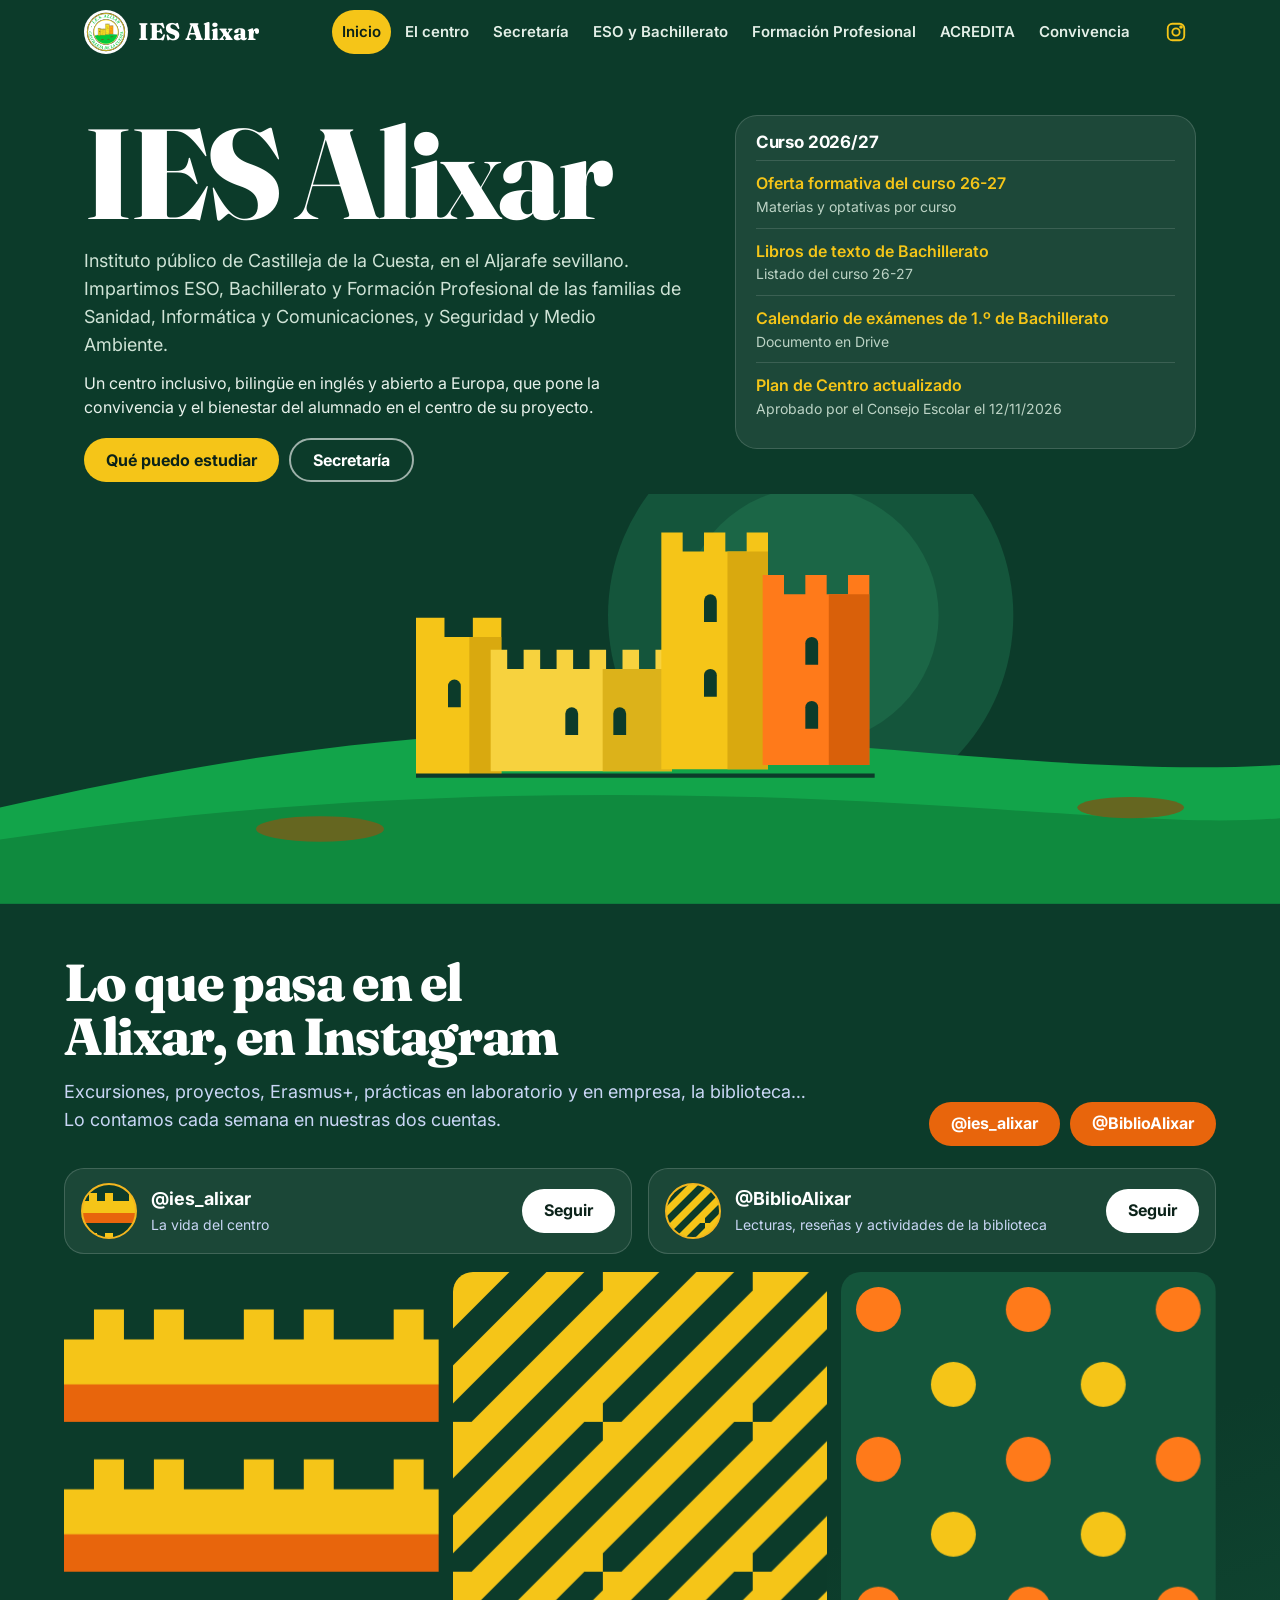
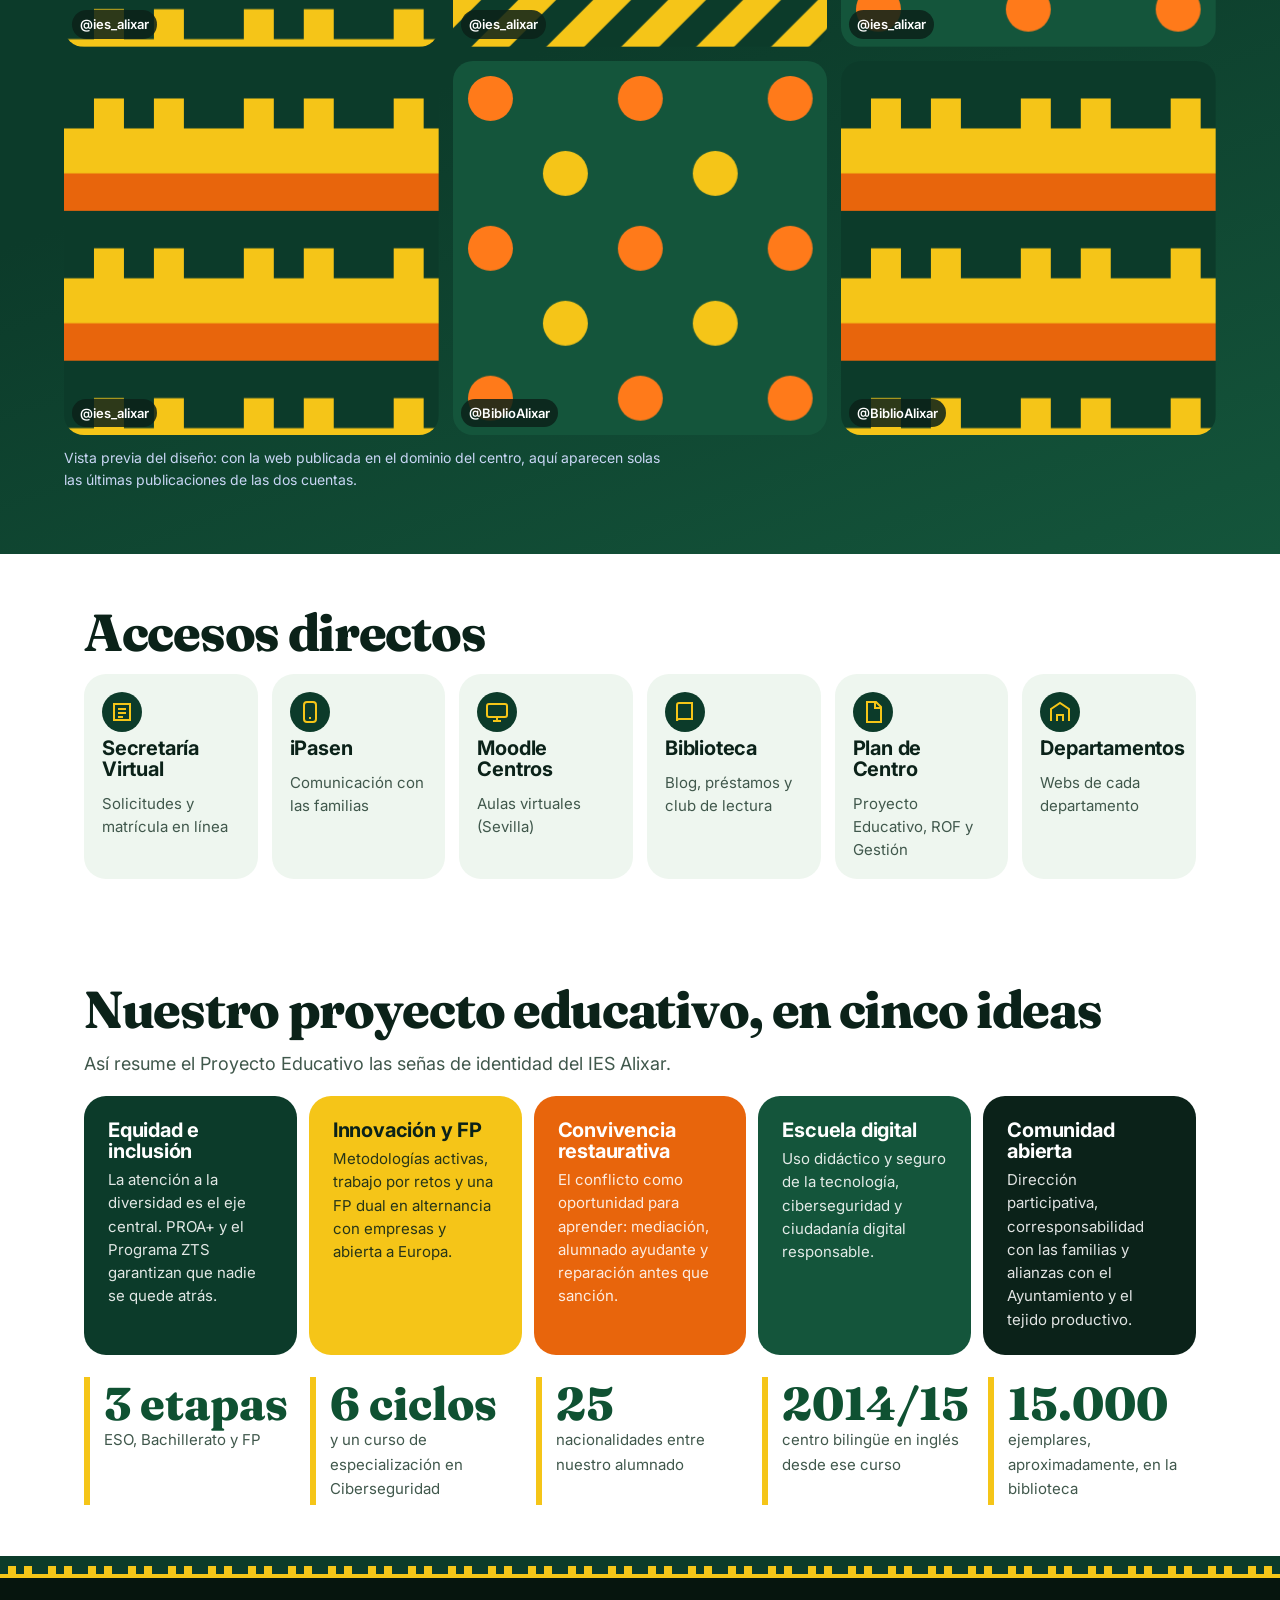
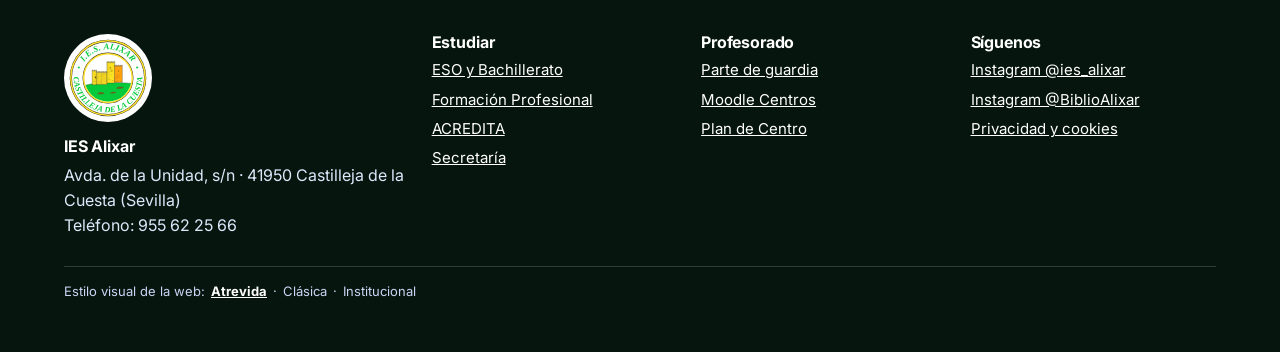
==== docs/index.html @ dfd82e68 "Primera versión de la web del IES Alixar (tres estilos)" ====
<!DOCTYPE html>
<html lang="es">
<head>
<meta charset="utf-8">
<meta name="viewport" content="width=device-width, initial-scale=1">
<title>IES Alixar</title>
<meta name="description" content="IES Alixar, instituto público de Castilleja de la Cuesta (Sevilla): ESO, Bachillerato bilingüe y Formación Profesional de Sanidad, Informática y Seguridad y Medio Ambiente.">
<meta name="theme-color" content="#1d4ea8">
<meta property="og:title" content="IES Alixar">
<meta property="og:description" content="Instituto público de Castilleja de la Cuesta (Sevilla): ESO, Bachillerato y Formación Profesional.">
<meta property="og:type" content="website">
<meta property="og:locale" content="es_ES">
<link rel="icon" href="[data-uri]">
<link rel="preconnect" href="https://fonts.googleapis.com">
<link rel="preconnect" href="https://fonts.gstatic.com" crossorigin>
<link href="https://fonts.googleapis.com/css2?family=Fraunces:opsz,wght@9..144,600;9..144,800&family=Inter:wght@400;500;600;700&display=swap" rel="stylesheet">
<style>
/* VOICE everyday institucional: cercano, claro, para familias, alumnado y profesorado
   IDEA un zócalo de azulejo sevillano: la web se ordena en piezas de tile que encajan
   PICTURE fachada encalada con arcos, friso de azulejo y olivos del Aljarafe; muro de Instagram en azulejos
   COLOUR blanco cal, azul azulejo #1d4ea8, albero #f3b61f, acento almagra #d9412f
   TYPE Archivo 800 titulares + Archivo texto
   LAYOUT portada: título y avisos arriba, escena a todo ancho, banda azul de Instagram; móvil apilado */
:root{color-scheme:light dark;--bg:light-dark(#ffffff,#0e1630);--ink:light-dark(#14213d,#eef2fb);--soft:light-dark(#4a5672,#b5c0da);--blue:light-dark(#1d4ea8,#7ea6f2);--blue-d:light-dark(#163d86,#0a1330);--albero:#f3b61f;--red:light-dark(#d9412f,#ff7a68);--tile:light-dark(#edf2fc,#17244a);--line:light-dark(#d7def0,#2a3a66);--card:light-dark(#ffffff,#131e40)}
:root[data-theme=light]{color-scheme:light}:root[data-theme=dark]{color-scheme:dark}
*{box-sizing:border-box;min-width:0}
html{scroll-padding-top:80px}
body{margin:0;background:var(--bg);color:var(--ink);font:16px/1.55 Archivo,system-ui,sans-serif;overflow-x:clip}
a{color:var(--blue)}
img,svg{max-width:100%}
h1,h2,h3{font-weight:800;line-height:1.05;letter-spacing:-.02em;text-wrap:balance;margin:0}
h1{font-size:clamp(40px,6vw,64px)}
h2{font-size:clamp(28px,3.6vw,40px);margin-bottom:14px}
h3{font-size:20px;margin-bottom:6px;letter-spacing:-.01em}
p{margin:0 0 12px;max-width:68ch}
.band{padding-block:clamp(28px,4vw,64px);padding-inline:max(5vw,16px)}
.wrap{max-width:1240px;margin-inline:auto}
.lead{font-size:18px;color:var(--soft)}
.small{font-size:14px;color:var(--soft)}
/* cabecera */
header{position:sticky;top:0;z-index:20;background:var(--bg);border-bottom:1px solid var(--line)}
.bar{display:flex;align-items:center;gap:16px;max-width:1240px;margin:auto;padding:10px max(5vw,16px);flex-wrap:wrap}
.brand{flex-wrap:nowrap;white-space:nowrap;display:flex;align-items:center;gap:10px;text-decoration:none;color:var(--ink);font-weight:800;font-size:20px;margin-right:auto}
.brand img{width:44px;height:44px}
nav{display:flex;flex-wrap:wrap;gap:4px}
nav a{padding:10px 10px;border-radius:8px;text-decoration:none;color:var(--ink);font-weight:600;font-size:15px}
nav a:hover{background:var(--tile)}
nav a[aria-current=page]{background:var(--blue);color:#fff}
nav a.ig{color:var(--red)}
nav a.ig[aria-current=page]{background:var(--red);color:#fff}
#menu{display:none;min-height:44px;padding:0 14px;border-radius:8px;border:1px solid var(--line);background:var(--card);color:var(--ink);font:600 15px Archivo,sans-serif}
@media(max-width:1120px){#menu{display:block}nav{display:none;width:100%;order:3}nav.open{display:flex}nav a{flex:1 1 45%}}
/* páginas */
[data-page]{display:none}[data-page].on{display:block}
.skip{position:absolute;left:-9999px;top:8px;z-index:50;background:var(--blue);color:#fff;padding:10px 14px;border-radius:8px}
.skip:focus{left:16px}
.btn{display:inline-flex;align-items:center;gap:8px;min-height:44px;padding:0 18px;border-radius:10px;background:var(--blue);color:#fff;font-weight:600;text-decoration:none}
.btn.alt{background:transparent;color:var(--blue);border:2px solid var(--blue)}
.btn.red{background:var(--red)}
.btn:focus-visible,nav a:focus-visible,a:focus-visible,button:focus-visible{outline:3px solid var(--albero);outline-offset:2px}
.row{display:flex;flex-wrap:wrap;gap:10px;margin-top:18px}
/* portada */
.hero{display:grid;grid-template-columns:minmax(0,1.3fr) minmax(0,1fr);gap:clamp(20px,4vw,56px);align-items:start}
.avisos{background:var(--tile);border-radius:14px;padding:18px 20px}
.avisos h3{font-size:17px}
.avisos ul{list-style:none;margin:8px 0 0;padding:0}
.avisos li{border-top:1px solid var(--line);padding:10px 0}
.avisos li a{font-weight:600;text-decoration:none}
.avisos li span{display:block;font-size:14px;color:var(--soft)}
.scene{display:block;width:100%;height:clamp(220px,30vw,380px)}
@media(max-width:760px){.hero{grid-template-columns:minmax(0,1fr)}}
/* instagram */
.igband{background:var(--blue-d);color:#fff}
.igband a{color:#fff}
.igband .lead{color:#c9d6f5}
.ighead{display:grid;grid-template-columns:minmax(0,1fr) auto;gap:16px;align-items:end;margin-bottom:22px}
.profiles{display:grid;grid-template-columns:repeat(2,minmax(0,1fr));gap:16px;margin-bottom:18px}
.prof{display:flex;gap:14px;align-items:center;background:#ffffff14;border:1px solid #ffffff2a;border-radius:14px;padding:14px 16px}
.prof svg{width:56px;height:56px;flex:none}
.prof b{font-size:18px;display:block}
.prof span{font-size:14px;color:#c9d6f5}
.prof .btn{margin-left:auto;background:#fff;color:var(--blue-d);flex:none}
.grid-ig{display:grid;grid-template-columns:repeat(6,minmax(0,1fr));gap:10px}
.post{aspect-ratio:1;border-radius:10px;overflow:hidden;position:relative;display:block;text-decoration:none}
.post svg{position:absolute;inset:0;width:100%;height:100%}
.post em{position:absolute;left:8px;bottom:8px;right:8px;font-style:normal;font-size:13px;font-weight:600;background:#0e1630cc;color:#fff;padding:4px 8px;border-radius:6px;width:max-content;max-width:calc(100% - 16px)}
.ig-live{display:grid;grid-template-columns:repeat(auto-fill,minmax(300px,1fr));gap:14px}
@media(max-width:860px){.grid-ig{grid-template-columns:repeat(3,minmax(0,1fr))}.profiles{grid-template-columns:minmax(0,1fr)}}
@media(max-width:600px){.ighead{grid-template-columns:minmax(0,1fr)}.prof{flex-wrap:wrap}.prof .btn{margin-left:0}}
/* tiles: tarjetas en azulejo */
.tiles{display:grid;grid-template-columns:repeat(auto-fit,minmax(min(100%,220px),1fr));gap:14px}
.six{grid-template-columns:repeat(6,minmax(0,1fr))}
@media(max-width:1000px){.six{grid-template-columns:repeat(3,minmax(0,1fr))}}
@media(max-width:520px){.six{grid-template-columns:repeat(2,minmax(0,1fr))}}
.tile{background:var(--card);border:1px solid var(--line);border-radius:14px;padding:18px;display:flex;flex-direction:column;gap:6px;text-decoration:none;color:var(--ink)}
a.tile:hover{border-color:var(--blue)}
.tile .ico{width:40px;height:40px;border-radius:10px;background:var(--tile);display:grid;place-items:center;color:var(--blue)}
.tile .ico svg{width:24px;height:24px}
.tile p{font-size:15px;color:var(--soft);margin:0}
.pillars{display:grid;grid-template-columns:repeat(5,minmax(0,1fr));gap:0;border:1px solid var(--line);border-radius:14px;overflow:hidden}
.pillar{padding:20px;border-right:1px solid var(--line);background:var(--card)}
.pillar:last-child{border-right:0}
.pillar i{display:block;width:100%;height:10px;border-radius:5px;margin-bottom:14px}
.pillar p{font-size:15px;color:var(--soft);margin:0}
@media(max-width:1000px){.pillars{grid-template-columns:repeat(2,minmax(0,1fr))}.pillar{border-bottom:1px solid var(--line)}.pillar:last-child{grid-column:1/-1}}
@media(max-width:560px){.pillars{grid-template-columns:minmax(0,1fr)}.pillar{border-right:0}}
.figs{display:grid;grid-template-columns:repeat(auto-fit,minmax(10em,1fr));gap:14px;margin-top:22px}
.figs div{border-top:4px solid var(--albero);padding-top:10px}
.figs b{display:block;font-size:clamp(30px,3.4vw,42px);font-weight:800;line-height:1;color:var(--blue);white-space:nowrap}
.figs span{font-size:15px;color:var(--soft)}
/* páginas interiores */
.pagehead{background:var(--tile);border-bottom:6px solid var(--albero)}
.pagehead p{margin-top:10px}
.two{display:grid;grid-template-columns:minmax(0,1fr) minmax(0,1fr);gap:clamp(20px,4vw,48px)}
.side{display:grid;grid-template-columns:minmax(0,2fr) minmax(0,1fr);gap:clamp(20px,4vw,48px);align-items:start}
@media(max-width:800px){.two,.side{grid-template-columns:minmax(0,1fr)}}
ul.clean{padding-left:20px;margin:0 0 12px}
ul.clean li{margin-bottom:6px}
.panel{background:var(--card);border:1px solid var(--line);border-radius:14px;padding:18px 20px}
.panel+.panel{margin-top:14px}
.people{list-style:none;padding:0;margin:0}
.people li{display:flex;justify-content:space-between;gap:12px;flex-wrap:wrap;padding:9px 0;border-top:1px solid var(--line)}
.people li span{color:var(--soft);font-size:15px}
.docs{list-style:none;padding:0;margin:0;display:grid;grid-template-columns:repeat(auto-fit,minmax(min(100%,300px),1fr));gap:8px}
.docs a{display:flex;gap:10px;align-items:center;padding:12px 14px;border:1px solid var(--line);border-radius:10px;text-decoration:none;color:var(--ink);background:var(--card);min-height:52px}
.docs a:hover{border-color:var(--blue)}
.docs a b{color:var(--blue);font-size:13px;flex:none;width:3.6em}
.chips{display:flex;flex-wrap:wrap;gap:6px;margin:6px 0 10px;padding:0;list-style:none}
.chips li{background:var(--tile);border-radius:999px;padding:4px 11px;font-size:14px}
.tabs{display:flex;flex-wrap:wrap;gap:6px;margin-bottom:18px}
.tabs button{min-height:44px;padding:0 16px;border-radius:10px;border:1px solid var(--line);background:var(--card);color:var(--ink);font:600 15px Archivo,sans-serif;cursor:pointer}
.tabs button[aria-selected=true]{background:var(--blue);border-color:var(--blue);color:#fff}
.course{display:none}.course.on{display:block}
.cycle{border:1px solid var(--line);border-radius:14px;padding:18px 20px;background:var(--card);display:flex;flex-direction:column;gap:4px}
.cycle .tag{align-self:flex-start;font-size:13px;font-weight:600;padding:3px 10px;border-radius:999px;background:var(--albero);color:#14213d}
.cycle .tag.gs{background:var(--blue);color:#fff}
.cycle .tag.ce{background:var(--red);color:#fff}
.cycle dl{display:grid;grid-template-columns:auto minmax(0,1fr);gap:2px 12px;margin:8px 0 0;font-size:15px}
.cycle dt{color:var(--soft)}
.cycle dd{margin:0}
.fam{margin-bottom:34px}
.fam>h3{font-size:24px;margin-bottom:12px}
.cal{list-style:none;margin:0;padding:0}
.cal li{display:grid;grid-template-columns:9.5em minmax(0,1fr);gap:16px;padding:14px 0;border-top:1px solid var(--line)}
.cal b{font-size:20px;color:var(--blue);line-height:1.2}
@media(max-width:520px){.cal li{grid-template-columns:minmax(0,1fr);gap:2px}}
.scroll{overflow-x:auto}
table{border-collapse:collapse;width:100%;font-size:15px}
th,td{text-align:left;padding:9px 10px;border-bottom:1px solid var(--line)}
td.n,th.n{text-align:right;font-variant-numeric:tabular-nums}
.logos{display:flex;flex-wrap:wrap;gap:8px;list-style:none;padding:0;margin:10px 0 0}
.logos li{border:1px solid var(--line);border-radius:8px;padding:6px 10px;font-size:14px;background:var(--card)}
.embed{position:relative;aspect-ratio:16/9;border-radius:12px;overflow:hidden;background:var(--tile);border:1px solid var(--line)}
.embed iframe{position:absolute;inset:0;width:100%;height:100%;border:0}
.embed .fb{position:absolute;inset:0;display:grid;place-items:center;text-align:center;padding:16px;font-size:15px;color:var(--soft)}
.drive{height:clamp(360px,60vh,620px);aspect-ratio:auto}
.vids{display:grid;grid-template-columns:repeat(auto-fit,minmax(min(100%,320px),1fr));gap:16px;margin-top:14px}
.vids figcaption{font-size:14px;color:var(--soft);margin-top:6px}
figure{margin:0}
.src{font-size:13px;color:var(--soft);margin-top:8px}
.official{display:grid;grid-template-columns:repeat(3,minmax(0,1fr));gap:14px}
@media(max-width:900px){.official{grid-template-columns:repeat(2,minmax(0,1fr))}}
@media(max-width:520px){.official{grid-template-columns:minmax(0,1fr)}}
.official a.tile b{font-size:13px;color:var(--soft);font-weight:500}
.navig{display:flex;gap:6px;align-items:center}
.navig a{display:grid;place-items:center;width:40px;height:40px;border-radius:10px;color:var(--red)}
.navig a:hover{background:var(--tile)}
.navig svg{width:22px;height:22px}
.post img{position:absolute;inset:0;width:100%;height:100%;object-fit:cover}
.sr{position:absolute;width:1px;height:1px;overflow:hidden;clip:rect(0 0 0 0);white-space:nowrap}
.note{border-left:4px solid var(--albero);padding:10px 14px;background:var(--tile);border-radius:0 10px 10px 0;font-size:15px}
/* pie */
footer{background:var(--blue-d);color:#dfe7fb}
footer a{color:#fff}
.foot{display:grid;grid-template-columns:minmax(0,1.4fr) repeat(3,minmax(0,1fr));gap:24px}
footer h3{font-size:16px;color:#fff;margin-bottom:8px}
footer ul{list-style:none;padding:0;margin:0}
footer li{margin-bottom:6px;font-size:15px}
.frieze{height:22px;background:var(--blue-d)}
@media(max-width:800px){.foot{grid-template-columns:repeat(2,minmax(0,1fr))}}
@media(max-width:480px){.foot{grid-template-columns:minmax(0,1fr)}}
@media(prefers-reduced-motion:no-preference){.sun{animation:glow 6s ease-in-out infinite alternate}@keyframes glow{to{opacity:.75}}}
.estilo{max-width:1240px;margin:28px auto 0;padding-top:14px;border-top:1px solid #ffffff2a;font-size:13px;color:#c9d6f5}
.estilo a{color:inherit;text-decoration:none;padding:4px 2px}
.estilo a:hover{text-decoration:underline}
.estilo a[aria-current]{color:#fff;font-weight:700;text-decoration:underline}
/* ===== TEMA ATREVIDO =====
   VOICE occasion con prestigio: un cartel de bienvenida de un centro con historia
   IDEA el escudo: castillo dorado y naranja sobre la loma verde del Aljarafe
   PICTURE el castillo del escudo en grande, geométrico, sobre una banda verde profunda
   COLOUR verde profundo #0c3b2a, oro #f5c518, naranja torre #ff7a1a, blanco
   TYPE Fraunces 800 titulares + Inter texto
   LAYOUT banda verde a sangre con título enorme, castillo debajo; secciones alternas claras y oscuras */
:root{--bg:light-dark(#ffffff,#08160f);--ink:light-dark(#0b2219,#eaf4ee);--soft:light-dark(#40584c,#a9c2b4);--blue:light-dark(#0f5132,#5fd38d);--blue-d:#0c3b2a;--albero:#f5c518;--red:light-dark(#e8650c,#ff8a33);--tile:light-dark(#eef6ef,#10261c);--line:light-dark(#d3e3d8,#21402f);--card:light-dark(#ffffff,#0e2219)}
body{font-family:Inter,system-ui,sans-serif}
h1,h2,h3{font-family:Fraunces,Georgia,serif;font-weight:800;letter-spacing:-.025em}
h3{font-family:Inter,system-ui,sans-serif;font-weight:700;letter-spacing:-.01em}
h2{font-size:clamp(32px,4.4vw,52px)}
header{background:var(--blue-d);border-bottom:0}
.brand{color:#fff;font-family:Fraunces,Georgia,serif;font-size:24px}
.brand img{background:#fff;border-radius:50%}
nav a{color:#e3efe7;border-radius:999px}
nav a:hover{background:#ffffff1a}
nav a[aria-current=page]{background:var(--albero);color:#0b2219}
#menu{background:transparent;color:#fff;border-color:#ffffff55}
.navig a{color:var(--albero)}
.navig a:hover{background:#ffffff1a}
.btn{border-radius:999px;background:var(--albero);color:#0b2219;font-weight:700;padding:0 22px}
.btn.alt{background:transparent;color:var(--blue);border:2px solid currentColor}
.btn.red{background:var(--red);color:#fff}
/* portada: banda verde a sangre */
section[data-page=inicio] .hero{background:var(--blue-d);color:#fff;box-shadow:0 0 0 100vmax var(--blue-d);clip-path:inset(0 -100vmax);padding-bottom:12px}
.hero h1{font-size:clamp(60px,10vw,132px);line-height:.92;color:#fff}
.hero .lead{color:#cfe3d6}
.hero p{color:#e8f2ec}
.hero .btn.alt{color:#fff;border-color:#ffffff99}
.avisos{background:#ffffff12;border:1px solid #ffffff26;border-radius:22px;color:#fff}
.avisos li{border-color:#ffffff22}
.avisos li a{color:var(--albero)}
.avisos li span{color:#bcd3c5}
.scene{height:clamp(240px,32vw,420px);background:var(--blue-d)}
/* instagram */
.igband{background:linear-gradient(160deg,#0c3b2a 0%,#0c3b2a 55%,#14553b 100%)}
.prof{border-radius:20px;background:#ffffff10}
.prof .btn{color:#0b2219}
.post{border-radius:20px}
.post em{background:#0b2219d9;border-radius:999px}
.grid-ig{grid-template-columns:repeat(3,minmax(0,1fr));gap:14px}
@media(max-width:600px){.grid-ig{grid-template-columns:repeat(2,minmax(0,1fr))}}
/* tarjetas */
.tile{border-radius:22px;border:0;background:var(--tile);transition:transform .2s}
a.tile:hover{transform:translateY(-4px);border-color:transparent;box-shadow:0 10px 0 -4px var(--albero)}
.tile .ico{background:var(--blue-d);color:var(--albero);border-radius:50%}
.pillars{border:0;gap:12px;border-radius:0;overflow:visible}
.pillar{border:0!important;border-radius:22px;padding:24px;background:var(--blue-d);color:#fff}
.pillar:nth-child(2){background:var(--albero);color:#0b2219}
.pillar:nth-child(3){background:var(--red);color:#fff}
.pillar:nth-child(4){background:#14553b}
.pillar:nth-child(5){background:#0b2219}
.pillar i{display:none}
.pillar p{color:inherit;opacity:.88}
.figs{gap:18px}
.figs div{border-top:0;border-left:6px solid var(--albero);padding:4px 0 4px 14px}
.figs b{font-family:Fraunces,Georgia,serif;font-size:clamp(32px,3.6vw,46px);color:var(--blue)}
/* páginas interiores */
.pagehead{background:var(--blue-d);color:#fff;border-bottom:10px solid var(--albero)}
.pagehead h1{font-size:clamp(48px,7vw,96px);color:#fff}
.pagehead .lead{color:#cfe3d6}
.pagehead a{color:var(--albero)}
.panel{border-radius:22px;border:0;background:var(--tile)}
.cycle{border-radius:22px;border:0;background:var(--tile)}
.cycle .tag{background:var(--albero);color:#0b2219;border-radius:999px}
.cycle .tag.gs{background:var(--blue-d);color:#fff}
.cycle .tag.ce{background:var(--red)}
.fam>h3{font-family:Fraunces,Georgia,serif;font-size:30px}
.tabs button{border-radius:999px}
.tabs button[aria-selected=true]{background:var(--blue-d);border-color:var(--blue-d)}
.chips li{background:var(--card);border:1px solid var(--line)}
.docs a{border-radius:16px}
.official a.tile{background:var(--card);border:2px solid var(--line)}
.cal b{font-family:Fraunces,Georgia,serif;font-size:24px;color:var(--red)}
.note{border-left-color:var(--red);border-radius:0 16px 16px 0}
.embed{border-radius:20px}
.band[style*="var(--tile)"]{background:var(--tile)!important}
/* pie */
footer{background:#06150e}
.frieze{background:#06150e;height:26px}
@media(prefers-reduced-motion:no-preference){.hero h1{animation:rise .8s ease-out both}@keyframes rise{from{opacity:0;transform:translateY(18px)}}}
</style>
<script type="application/ld+json">{"@context":"https://schema.org","@type":"HighSchool","name":"IES Alixar","address":{"@type":"PostalAddress","streetAddress":"Avda. de la Unidad, s/n","postalCode":"41950","addressLocality":"Castilleja de la Cuesta","addressRegion":"Sevilla","addressCountry":"ES"},"telephone":"+34955622566","sameAs":["https://www.instagram.com/ies_alixar/","https://www.instagram.com/biblioalixar/"]}</script>
</head>
<body data-theme-name="atrevida">
<a class="skip" href="#main">Saltar al contenido</a>
<svg width="0" height="0" style="position:absolute" aria-hidden="true">
 <defs>
  <pattern id="az" width="40" height="40" patternUnits="userSpaceOnUse">
   <rect width="40" height="40" fill="#0c3b2a"/>
   <path d="M0 40V18h8v-8h8v8h8v-8h8v8h8v22z" fill="#f5c518"/>
   <path d="M0 40V30h40v10z" fill="#e8650c"/>
  </pattern>
  <pattern id="az2" width="40" height="40" patternUnits="userSpaceOnUse">
   <rect width="40" height="40" fill="#f5c518"/>
   <path d="M-10 50L50 -10M10 50L50 10M-10 30L30 -10" stroke="#0c3b2a" stroke-width="7"/>
  </pattern>
  <pattern id="az3" width="40" height="40" patternUnits="userSpaceOnUse">
   <rect width="40" height="40" fill="#14553b"/>
   <circle cx="10" cy="10" r="6" fill="#ff7a1a"/><circle cx="30" cy="30" r="6" fill="#f5c518"/>
  </pattern>
 </defs>
</svg>

<header>
 <div class="bar">
  <a class="brand" href="#inicio" aria-label="IES Alixar, inicio">
   <img src="[data-uri]" alt="" width="44" height="44">
   IES Alixar
  </a>
  <button id="menu" aria-expanded="false" aria-controls="nav">Menú</button>
  <nav id="nav" aria-label="Principal">
   <a href="#inicio">Inicio</a>
   <a href="#centro">El centro</a>
   <a href="#secretaria">Secretaría</a>
   <a href="#oferta">ESO y Bachillerato</a>
   <a href="#fp">Formación Profesional</a>
   <a href="#acredita">ACREDITA</a>
   <a href="#convivencia">Convivencia</a>
  </nav>
  <div class="navig" aria-label="Instagram">
   <a href="https://www.instagram.com/ies_alixar/" title="Instagram @ies_alixar" aria-label="Instagram @ies_alixar"><svg viewBox="0 0 24 24" fill="none" stroke="currentColor" stroke-width="2"><rect x="3" y="3" width="18" height="18" rx="5"/><circle cx="12" cy="12" r="4"/><circle cx="17.5" cy="6.5" r="1" fill="currentColor"/></svg></a>
  </div>
 </div>
</header>

<main id="main" tabindex="-1">
<!-- ============ INICIO ============ -->
<section data-page="inicio">
 <div class="band wrap hero">
  <div>
   <h1>IES Alixar</h1>
   <p class="lead" style="margin-top:14px">Instituto público de Castilleja de la Cuesta, en el Aljarafe sevillano. Impartimos ESO, Bachillerato y Formación Profesional de las familias de Sanidad, Informática y Comunicaciones, y Seguridad y Medio Ambiente.</p>
   <p>Un centro inclusivo, bilingüe en inglés y abierto a Europa, que pone la convivencia y el bienestar del alumnado en el centro de su proyecto.</p>
   <div class="row">
    <a class="btn" href="#oferta">Qué puedo estudiar</a>
    <a class="btn alt" href="#secretaria">Secretaría</a>
   </div>
  </div>
  <aside class="avisos" aria-labelledby="av">
   <h3 id="av">Curso 2026/27</h3>
   <ul>
    <li><a href="https://drive.google.com/file/d/1u_rcIVLD_dSvkrxkO-KsLnP6Bqg1R-V5/view">Oferta formativa del curso 26-27</a><span>Materias y optativas por curso</span></li>
    <li><a href="https://drive.google.com/file/d/1x2i_ucU8sHoNsAkaYMD18kuUTWoH7yR8/view">Libros de texto de Bachillerato</a><span>Listado del curso 26-27</span></li>
    <li><a href="https://drive.google.com/file/d/1bt0aJ9QCRGAakWUMd08jaFK8oxcDZO-f/view">Calendario de exámenes de 1.º de Bachillerato</a><span>Documento en Drive</span></li>
    <li><a href="#centro">Plan de Centro actualizado</a><span>Aprobado por el Consejo Escolar el 12/11/2026</span></li>
   </ul>
  </aside>
 </div>
 <svg class="scene" viewBox="0 0 1200 420" preserveAspectRatio="xMidYMax slice" role="img" aria-label="El castillo del escudo del IES Alixar sobre la loma del Aljarafe">
  <rect width="1200" height="420" fill="#0c3b2a"/>
  <circle cx="760" cy="150" r="190" fill="#14553b"/>
  <circle cx="760" cy="150" r="120" fill="#1b6646"/>
  <g stroke="#f5c518" stroke-width="3" opacity=".35"><path d="M80 30h20"/><path d="M120 30h20"/><path d="M160 30h20"/><path d="M200 30h20"/><path d="M240 30h20"/><path d="M280 30h20"/></g>
  <path d="M0 330 C220 280,420 250,640 262 C860 274,1040 300,1200 290 V420 H0Z" fill="#12a44a"/>
  <path d="M0 360 C260 320,520 312,760 322 C960 330,1100 348,1200 340 V420 H0Z" fill="#0f8a3e"/>
  <g transform="translate(-170 0)">  <path d="M560 170 L560.0 152 L586.7 152 L586.7 170 L613.3 170 L613.3 152 L640.0 152 L640.0 170 L640 300 L560 300Z" fill="#f5c518"/><path d="M610 170 L640 170 L640 300 L610 300Z" fill="#d9a90f"/>
  <path d="M630 200 L630.0 182 L645.5 182 L645.5 200 L660.9 200 L660.9 182 L676.4 182 L676.4 200 L691.8 200 L691.8 182 L707.3 182 L707.3 200 L722.7 200 L722.7 182 L738.2 182 L738.2 200 L753.6 200 L753.6 182 L769.1 182 L769.1 200 L784.5 200 L784.5 182 L800.0 182 L800.0 200 L800 296 L630 296Z" fill="#f7d23e"/><path d="M735 200 L800 200 L800 296 L735 296Z" fill="#dcb21a"/>
  <path d="M790 90 L790.0 72 L810.0 72 L810.0 90 L830.0 90 L830.0 72 L850.0 72 L850.0 90 L870.0 90 L870.0 72 L890.0 72 L890.0 90 L890 294 L790 294Z" fill="#f5c518"/><path d="M852 90 L890 90 L890 294 L852 294Z" fill="#d9a90f"/>
  <path d="M885 130 L885.0 112 L905.0 112 L905.0 130 L925.0 130 L925.0 112 L945.0 112 L945.0 130 L965.0 130 L965.0 112 L985.0 112 L985.0 130 L985 290 L885 290Z" fill="#ff7a1a"/><path d="M947 130 L985 130 L985 290 L947 290Z" fill="#d9600a"/>
  <path d="M590 236V216.0a6.0 6.0 0 0 1 12 0V236z" fill="#0c3b2a"/><path d="M700 262V242.0a6.0 6.0 0 0 1 12 0V262z" fill="#0c3b2a"/><path d="M745 262V242.0a6.0 6.0 0 0 1 12 0V262z" fill="#0c3b2a"/><path d="M830 156V136.0a6.0 6.0 0 0 1 12 0V156z" fill="#0c3b2a"/><path d="M830 226V206.0a6.0 6.0 0 0 1 12 0V226z" fill="#0c3b2a"/><path d="M925 196V176.0a6.0 6.0 0 0 1 12 0V196z" fill="#0c3b2a"/><path d="M925 256V236.0a6.0 6.0 0 0 1 12 0V256z" fill="#0c3b2a"/>
  <path d="M560 300h430" stroke="#0c3b2a" stroke-width="4"/>
  </g>
  <ellipse cx="300" cy="350" rx="60" ry="12" fill="#656620"/>
  <ellipse cx="1060" cy="330" rx="50" ry="10" fill="#656620"/>
</svg>

 <div class="band igband" id="ig-home">
  <div class="wrap">
   <div class="ighead">
    <div>
     <h2>Lo que pasa en el Alixar, en Instagram</h2>
     <p class="lead">Excursiones, proyectos, Erasmus+, prácticas en laboratorio y en empresa, la biblioteca… Lo contamos cada semana en nuestras dos cuentas.</p>
    </div>
    <div class="row" style="margin:0"><a class="btn red" href="https://www.instagram.com/ies_alixar/">@ies_alixar</a><a class="btn red" href="https://www.instagram.com/biblioalixar/">@BiblioAlixar</a></div>
   </div>
   <div class="profiles">
    <div class="prof"><svg viewBox="0 0 56 56" aria-hidden="true"><circle cx="28" cy="28" r="27" fill="url(#az)" stroke="#f3b61f" stroke-width="2"/></svg><div><b>@ies_alixar</b><span>La vida del centro</span></div><a class="btn" href="https://www.instagram.com/ies_alixar/">Seguir</a></div>
    <div class="prof"><svg viewBox="0 0 56 56" aria-hidden="true"><circle cx="28" cy="28" r="27" fill="url(#az2)" stroke="#f3b61f" stroke-width="2"/></svg><div><b>@BiblioAlixar</b><span>Lecturas, reseñas y actividades de la biblioteca</span></div><a class="btn" href="https://www.instagram.com/biblioalixar/">Seguir</a></div>
   </div>
   <div class="grid-ig" data-ig="home"></div>
   <p class="small" style="color:#c9d6f5;margin-top:12px" data-ig-note>Vista previa del diseño: con la web publicada en el dominio del centro, aquí aparecen solas las últimas publicaciones de las dos cuentas.</p>
  </div>
 </div>

 <div class="band wrap">
  <h2>Accesos directos</h2>
  <div class="tiles six">
   <a class="tile" href="https://www.juntadeandalucia.es/educacion/secretariavirtual/"><span class="ico"><svg viewBox="0 0 24 24" fill="none" stroke="currentColor" stroke-width="2"><path d="M4 4h16v16H4zM8 9h8M8 13h8M8 17h5"/></svg></span><h3>Secretaría Virtual</h3><p>Solicitudes y matrícula en línea</p></a>
   <a class="tile" href="https://www.juntadeandalucia.es/educacion/portalseneca/web/pasen"><span class="ico"><svg viewBox="0 0 24 24" fill="none" stroke="currentColor" stroke-width="2"><rect x="6" y="2" width="12" height="20" rx="3"/><path d="M11 18h2"/></svg></span><h3>iPasen</h3><p>Comunicación con las familias</p></a>
   <a class="tile" href="https://educacionadistancia.juntadeandalucia.es/centros/sevilla/login/index.php"><span class="ico"><svg viewBox="0 0 24 24" fill="none" stroke="currentColor" stroke-width="2"><rect x="2" y="4" width="20" height="13" rx="2"/><path d="M8 21h8M12 17v4"/></svg></span><h3>Moodle Centros</h3><p>Aulas virtuales (Sevilla)</p></a>
   <a class="tile" href="https://biblioalixar.blogspot.com/"><span class="ico"><svg viewBox="0 0 24 24" fill="none" stroke="currentColor" stroke-width="2"><path d="M4 5a2 2 0 0 1 2-2h13v16H6a2 2 0 0 0-2 2zM4 5v16"/></svg></span><h3>Biblioteca</h3><p>Blog, préstamos y club de lectura</p></a>
   <a class="tile" href="#centro"><span class="ico"><svg viewBox="0 0 24 24" fill="none" stroke="currentColor" stroke-width="2"><path d="M6 2h9l5 5v15H6zM14 2v6h6"/></svg></span><h3>Plan de Centro</h3><p>Proyecto Educativo, ROF y Gestión</p></a>
   <a class="tile" href="#departamentos" data-go="centro"><span class="ico"><svg viewBox="0 0 24 24" fill="none" stroke="currentColor" stroke-width="2"><path d="M3 21V9l9-6 9 6v12M9 21v-6h6v6"/></svg></span><h3>Departamentos</h3><p>Webs de cada departamento</p></a>
  </div>
 </div>

 <div class="band wrap">
  <h2>Nuestro proyecto educativo, en cinco ideas</h2>
  <p class="lead">Así resume el Proyecto Educativo las señas de identidad del IES Alixar.</p>
  <div class="pillars" style="margin-top:18px">
   <div class="pillar"><i style="background:var(--blue)"></i><h3>Equidad e inclusión</h3><p>La atención a la diversidad es el eje central. PROA+ y el Programa ZTS garantizan que nadie se quede atrás.</p></div>
   <div class="pillar"><i style="background:var(--albero)"></i><h3>Innovación y FP</h3><p>Metodologías activas, trabajo por retos y una FP dual en alternancia con empresas y abierta a Europa.</p></div>
   <div class="pillar"><i style="background:var(--red)"></i><h3>Convivencia restaurativa</h3><p>El conflicto como oportunidad para aprender: mediación, alumnado ayudante y reparación antes que sanción.</p></div>
   <div class="pillar"><i style="background:#5d7c40"></i><h3>Escuela digital</h3><p>Uso didáctico y seguro de la tecnología, ciberseguridad y ciudadanía digital responsable.</p></div>
   <div class="pillar"><i style="background:var(--blue-d)"></i><h3>Comunidad abierta</h3><p>Dirección participativa, corresponsabilidad con las familias y alianzas con el Ayuntamiento y el tejido productivo.</p></div>
  </div>
  <div class="figs">
   <div><b>3 etapas</b><span>ESO, Bachillerato y FP</span></div>
   <div><b>6 ciclos</b><span>y un curso de especialización en Ciberseguridad</span></div>
   <div><b>25</b><span>nacionalidades entre nuestro alumnado</span></div>
   <div><b>2014/15</b><span>centro bilingüe en inglés desde ese curso</span></div>
   <div><b>15.000</b><span>ejemplares, aproximadamente, en la biblioteca</span></div>
  </div>
 </div>
</section>

<!-- ============ EL CENTRO ============ -->
<section data-page="centro">
 <div class="band pagehead"><div class="wrap"><h1>El centro</h1><p class="lead">Quiénes somos, qué nos guía y cómo nos organizamos.</p></div></div>
 <div class="band wrap side">
  <div>
   <h2>Quiénes somos</h2>
   <p>El IES Alixar está en Castilleja de la Cuesta, en el Área Metropolitana de Sevilla, a unos 6 km de la capital. Recibimos alumnado de Castilleja, Camas, Bormujos y otras localidades del Aljarafe; en Formación Profesional, de toda la comarca y de Sevilla capital.</p>
   <p>Trabajamos en dos turnos: por la mañana, ESO, Bachillerato y ciclos formativos; por la tarde, varios grupos de FP. Somos un centro diverso, con alumnado de 25 nacionalidades, y lo entendemos como una riqueza que exige una respuesta educativa inclusiva y equitativa.</p>
   <h3 style="margin-top:22px">Qué alumnado queremos formar</h3>
   <ul class="clean">
    <li><b>En la ESO</b>, personas que se expresan bien en varias lenguas, razonan con método científico, usan la tecnología con ética y seguridad, y ejercen una ciudadanía democrática e inclusiva.</li>
    <li><b>En Bachillerato</b>, madurez intelectual, análisis crítico y trabajo autónomo para continuar en la universidad o en la FP de grado superior.</li>
    <li><b>En Formación Profesional</b>, profesionales cualificados y empleables, formados en talleres, laboratorios y empresas del entorno.</li>
   </ul>
   <h3 style="margin-top:22px">Principios que compartimos</h3>
   <p>Aprendizaje competencial frente al memorístico, evaluación formativa, Diseño Universal para el Aprendizaje, coeducación e igualdad de género, y compromiso con los Objetivos de Desarrollo Sostenible.</p>
  </div>
  <div>
   <div class="panel">
    <h3>Equipo directivo</h3>
    <ul class="people">
     <li><b>Pedro Barco Bernal</b><span>Dirección</span></li>
     <li><b>Francisca Arredondo Martín</b><span>Vicedirección</span></li>
     <li><b>Mª Dolores Ortiz Nieto</b><span>Secretaría</span></li>
     <li><b>María Carrero Jurado</b><span>Jefatura de Estudios</span></li>
     <li><b>Luisa Fernanda Carrascal Moreno</b><span>Jefatura de Estudios de Adultos</span></li>
     <li><b>Mª Victoriana Domínguez Gómez</b><span>Jefatura adjunta</span></li>
     <li><b>Juan Bosco Rastrero Muñoz</b><span>Jefatura adjunta</span></li>
     <li><b>Alfonso Lara Garay</b><span>Jefatura adjunta</span></li>
    </ul>
   </div>
   <div class="panel">
    <h3>Dónde estamos</h3>
    <p style="margin:0">Avda. de la Unidad, s/n<br>41950 Castilleja de la Cuesta (Sevilla)<br>Teléfono: 955 62 25 66</p>
    <div class="row"><a class="btn alt" href="https://www.google.com/maps/search/?api=1&query=IES+Alixar+Castilleja+de+la+Cuesta">Cómo llegar</a></div>
   </div>
  </div>
 </div>
 <div class="band wrap" style="padding-top:0">
  <h2>Plan de Centro</h2>
  <p>Versión aprobada por el Consejo Escolar el 12 de noviembre de 2026, adaptada al Decreto 483/2026 y a la Orden de 31 de agosto de 2026.</p>
  <div class="embed drive" style="margin-top:14px">
   <div class="fb"><span>Carpeta del Plan de Centro en Google Drive.<br><a href="https://drive.google.com/drive/folders/1JPtLXRM_8I23KhPwzJLqeyeZYA8AfTwF">Abrir la carpeta</a></span></div>
   <iframe src="https://drive.google.com/embeddedfolderview?id=1JPtLXRM_8I23KhPwzJLqeyeZYA8AfTwF#grid" title="Carpeta del Plan de Centro en Google Drive" loading="lazy"></iframe>
  </div>
  <p class="src"><a href="https://drive.google.com/drive/folders/1JPtLXRM_8I23KhPwzJLqeyeZYA8AfTwF">Abrir la carpeta en Drive</a></p>
 </div>
 <div class="band wrap" id="departamentos" style="padding-top:0">
  <h2>Departamentos</h2>
  <p>Cada departamento tiene su propia web con programaciones, materiales y novedades.</p>
  <div class="tiles" data-deps style="margin-top:14px"></div>
 </div>
</section>

<!-- ============ ESO Y BACHILLERATO ============ -->
<section data-page="oferta">
 <div class="band pagehead"><div class="wrap"><h1>ESO y Bachillerato</h1><p class="lead">Oferta del curso 2026/27 según el Proyecto Educativo. Todos los cursos de ESO tienen grupos bilingües en inglés.</p></div></div>
 <div class="band wrap">
  <h2>Educación Secundaria Obligatoria</h2>
  <div class="tabs" role="tablist" data-tabs="eso">
   <button role="tab" aria-selected="true" data-t="e1">1.º ESO</button><button role="tab" aria-selected="false" data-t="e2">2.º ESO</button><button role="tab" aria-selected="false" data-t="e3">3.º ESO</button><button role="tab" aria-selected="false" data-t="e4">4.º ESO</button>
  </div>
  <div class="course on" id="e1"><div class="two">
   <div><h3>1.º de ESO</h3><p>Régimen general, apoyo, compensatoria y bilingüe. En el grupo bilingüe se imparten en inglés Biología y Geología, Geografía e Historia, Educación Física y Educación Plástica (11 horas).</p><p>Segunda lengua: Francés o Área Lingüística de Carácter Transversal, para reforzar la competencia lingüística.</p></div>
   <div class="panel"><h3>Optativas (se elige una)</h3><ul class="chips"><li>Oratoria y Debate</li><li>Computación y Robótica</li><li>Cultura Clásica</li><li>Taller de Técnicas Artísticas</li></ul></div>
  </div></div>
  <div class="course" id="e2"><div class="two">
   <div><h3>2.º de ESO</h3><p>Régimen general, apoyo, compensatoria y bilingüe. En el grupo bilingüe se imparten en inglés Matemáticas, Física y Química y Tecnología y Digitalización (14 horas).</p></div>
   <div class="panel"><h3>Optativas (se elige una)</h3><ul class="chips"><li>Oratoria y Debate</li><li>Segunda Lengua Extranjera</li><li>Proyecto de Educación Plástica y Audiovisual</li><li>Computación y Robótica</li><li>Cultura Clásica</li></ul></div>
  </div></div>
  <div class="course" id="e3"><div class="two">
   <div><h3>3.º de ESO</h3><p>Régimen general, bilingüe (16 horas en inglés) y primer curso del Programa de Diversificación Curricular, organizado en un ámbito lingüístico y social y otro científico-tecnológico.</p></div>
   <div class="panel"><h3>Optativas (se elige una)</h3><ul class="chips"><li>Computación y Robótica</li><li>Cultura del Flamenco</li><li>Segunda Lengua Extranjera</li><li>Cultura Clásica</li><li>Oratoria y Debate</li><li>Diseño e Impresión 3D</li></ul></div>
  </div></div>
  <div class="course" id="e4"><div class="two">
   <div><h3>4.º de ESO</h3><ul class="clean"><li><b>Enseñanzas académicas</b>, hacia el Bachillerato: itinerario de Ciencias y Tecnología o de Humanidades y Ciencias Sociales.</li><li><b>Enseñanzas aplicadas</b>, hacia la Formación Profesional, con Formación y Orientación Personal y Profesional y Tecnología.</li><li><b>2.º del Programa de Diversificación Curricular.</b></li></ul><p>Geografía e Historia y Educación Física se imparten en inglés en el grupo bilingüe.</p></div>
   <div class="panel"><h3>Optativas</h3><ul class="chips"><li>Francés</li><li>Música</li><li>Tecnología</li><li>Digitalización</li><li>Expresión Artística</li><li>Ampliación de Cultura Clásica</li><li>Cultura Científica</li><li>Filosofía</li><li>Dibujo Técnico</li><li>Medios de Comunicación</li><li>Métodos de las Ciencias</li><li>Aprendizaje Social y Emocional</li></ul></div>
  </div></div>
 </div>
 <div class="band wrap" style="padding-top:0">
  <h2>Bachillerato</h2>
  <p>Cada modalidad da preferencia para determinados grados universitarios y ciclos de grado superior: conviene elegirla pensando en lo que se quiere estudiar después. La Filosofía de 1.º y la Historia de la Filosofía de 2.º se imparten en inglés.</p>
  <div class="tiles" style="margin-top:16px">
   <div class="cycle"><span class="tag gs">1.º y 2.º</span><h3>Ciencias y Tecnología</h3><p class="small">Itinerario de Ciencias de la Salud y Medio Ambiente (Biología, Química…) o Ciencias-Tecnológico (Dibujo Técnico, Física, Tecnología e Ingeniería).</p></div>
   <div class="cycle"><span class="tag gs">1.º y 2.º</span><h3>Humanidades y Ciencias Sociales</h3><p class="small">Itinerario de Humanidades (Latín, Griego, Historia del Arte…) o de Ciencias Sociales (Matemáticas Aplicadas, Economía, Empresa…).</p></div>
   <div class="cycle"><span class="tag gs">1.º</span><h3>Bachillerato General</h3><p class="small">Matemáticas Generales y dos materias de otras modalidades a elegir, para un perfil más abierto.</p></div>
  </div>
  <div class="row"><a class="btn alt" href="https://drive.google.com/file/d/1aG-2pvzx9Knt4n6tOqy5J-rAPJeiFEKu/view">Breve descripción de las optativas</a></div>
 </div>
 <div class="band" style="background:var(--tile)">
  <div class="wrap">
   <h2>Cómo matricularse</h2>
   <p>La admisión y la matrícula se tramitan en los canales oficiales de la Consejería. Allí están siempre los plazos, instrucciones y formularios vigentes.</p>
   <div class="official" style="margin-top:14px">
    <a class="tile" href="https://www.juntadeandalucia.es/educacion/portales/web/escolarizacion"><h3>Portal de Escolarización</h3><p>Calendario, admisión y matrícula de cada curso</p><b>juntadeandalucia.es</b></a>
    <a class="tile" href="https://www.juntadeandalucia.es/educacion/secretariavirtual/"><h3>Secretaría Virtual</h3><p>Solicitudes y sobre electrónico de matrícula</p><b>juntadeandalucia.es</b></a>
    <a class="tile" href="#claves"><h3>Clave iANDE e iPasen</h3><p>Dónde encontrar la clave y cómo recuperar el acceso</p><b>Secretaría</b></a>
   </div>
  </div>
 </div>
</section>

<!-- ============ FP ============ -->
<section data-page="fp">
 <div class="band pagehead"><div class="wrap"><h1>Formación Profesional</h1><p class="lead">Seis ciclos formativos y un curso de especialización en tres familias profesionales, con formación en empresa y movilidades Erasmus+. ¿Tienes experiencia laboral? Mira también <a href="#acredita">ACREDITA</a>.</p></div></div>
 <div class="band wrap">
  <div class="fam">
   <h3>Informática y Comunicaciones</h3>
   <div class="tiles">
    <div class="cycle"><span class="tag">Grado medio</span><h3>Sistemas Microinformáticos y Redes</h3><dl><dt>Duración</dt><dd>2.000 horas</dd><dt>Turno</dt><dd>Mañana y tarde</dd><dt>Salidas</dt><dd>Soporte informático, redes de datos, montaje y reparación de equipos</dd></dl></div>
    <div class="cycle"><span class="tag gs">Grado superior</span><h3>Desarrollo de Aplicaciones Web</h3><dl><dt>Duración</dt><dd>2.000 horas</dd><dt>Turno</dt><dd>Mañana y tarde</dd><dt>Salidas</dt><dd>Programación web y multimedia, desarrollo en entornos web</dd></dl></div>
    <div class="cycle"><span class="tag ce">Especialización</span><h3>Ciberseguridad en entornos de las tecnologías de la información</h3><dl><dt>Más info</dt><dd><a href="https://www.juntadeandalucia.es/educacion/portals/web/formacion-profesional-andaluza/contenidos/-/contenidos/detalle/0-1-5-2-6-ce-ceti-ciberseguridad-en-entornos-de-las-tecnologias-de-la-informacion">Ficha en el portal de FP</a></dd></dl></div>
   </div>
  </div>
  <div class="fam">
   <h3>Sanidad</h3>
   <div class="tiles">
    <div class="cycle"><span class="tag">Grado medio</span><h3>Farmacia y Parafarmacia</h3><dl><dt>Duración</dt><dd>2.000 horas</dd><dt>Turno</dt><dd>Mañana y tarde; también en oferta modular por la tarde</dd><dt>Salidas</dt><dd>Oficina de farmacia, parafarmacia, almacén de medicamentos, farmacia hospitalaria</dd></dl></div>
    <div class="cycle"><span class="tag gs">Grado superior</span><h3>Laboratorio Clínico y Biomédico</h3><dl><dt>Duración</dt><dd>2.000 horas</dd><dt>Turno</dt><dd>Mañana</dd><dt>Salidas</dt><dd>Laboratorio de diagnóstico clínico, investigación, toxicología</dd></dl></div>
   </div>
  </div>
  <div class="fam">
   <h3>Seguridad y Medio Ambiente</h3>
   <div class="tiles">
    <div class="cycle"><span class="tag gs">Grado superior</span><h3>Química y Salud Ambiental</h3><dl><dt>Duración</dt><dd>2.000 horas</dd><dt>Turno</dt><dd>Mañana</dd><dt>Salidas</dt><dd>Gestión ambiental, control sanitario de aguas, alimentos, aire y residuos, control de plagas</dd></dl></div>
   </div>
  </div>
 </div>
 <div class="band" style="background:var(--tile)">
  <div class="wrap two">
   <div>
    <h2>Formación en la empresa</h2>
    <p>Con la nueva FP, todos los ciclos tienen carácter dual: parte de la formación se realiza en empresas u organismos del sector, en la fase de formación en empresa.</p>
    <ul class="clean">
     <li>Cada estudiante tiene un plan de formación individual con las actividades y el calendario de sus estancias.</li>
     <li>Una tutoría dual en el centro y otra en la empresa siguen su aprendizaje y lo valoran en la evaluación.</li>
     <li>En la oferta modular, la estancia en empresa se organiza, por norma general, en un único periodo.</li>
    </ul>
   </div>
   <div class="panel">
    <h3>Algunas entidades colaboradoras</h3>
    <p class="small">La familia de Informática colabora con más de cincuenta empresas e instituciones. Entre ellas:</p>
    <ul class="logos"><li>Ayesa</li><li>Deloitte</li><li>NTT Data</li><li>Kyndryl</li><li>Ricoh</li><li>Atos</li><li>Guadaltel</li><li>Wellness Telecom</li><li>Servicio Andaluz de Salud</li><li>Universidad Pablo de Olavide</li><li>Hospital San Juan de Dios del Aljarafe</li><li>Ayuntamiento de Castilleja de la Cuesta</li></ul>
   </div>
  </div>
 </div>
 <div class="band wrap two">
  <div>
   <h2>Erasmus+</h2>
   <p>El centro está acreditado en Erasmus+ para FP (KA121-VET) y para Educación Superior (KA131-HED).</p>
   <ul class="clean">
    <li><b>Grado medio</b>: a través del consorcio «Aljarafe en Europa», coordinado por el IES Tartesos. Estancias de 15 días en Portugal y de larga duración en Italia, Alemania o Malta.</li>
    <li><b>Grado superior</b>: gestión propia. Formación en empresa en Europa durante unos tres meses, también para recién titulados.</li>
    <li><b>Profesorado</b>: movilidades de observación (job shadowing).</li>
   </ul>
   <div class="row"><a class="btn" href="https://sites.google.com/g.educaand.es/web-iesalixar-org/oferta-educativa/fp/erasmus">Convocatorias y bases</a></div>
  </div>
  <div>
   <h2>Aula virtual</h2>
   <p>Los módulos de FP usan Moodle Centros, la plataforma de la Consejería. Se entra con las credenciales de iPasen.</p>
   <div class="row"><a class="btn" href="https://educacionadistancia.juntadeandalucia.es/centros/sevilla/login/index.php">Moodle Centros Sevilla</a></div>
  </div>
 </div>
 <div class="band" style="background:var(--tile)">
  <div class="wrap">
   <h2>Trámites de Formación Profesional</h2>
   <p>Toda la información y los formularios vigentes están en los portales oficiales de la Junta de Andalucía.</p>
   <div class="official" style="margin-top:14px">
    <a class="tile" href="https://juntadeandalucia.es/temas/estudiar/fp/matriculacion.html"><h3>Admisión y matrícula en FP</h3><p>Solicitud, reserva de plaza y matrícula por la Secretaría Virtual</p><b>juntadeandalucia.es</b></a>
    <a class="tile" href="https://www.juntadeandalucia.es/educacion/portales/es/web/escolarizacion/formacion-profesional/calendario-general-fp"><h3>Calendario de escolarización</h3><p>Plazos del curso para grado medio, superior y especialización</p><b>Portal de Escolarización</b></a>
    <a class="tile" href="https://www.juntadeandalucia.es/educacion/portales/web/formacion-profesional-andaluza"><h3>Portal de FP Andaluza</h3><p>Oferta, modalidades, normativa y novedades</p><b>juntadeandalucia.es</b></a>
    <a class="tile" href="https://www.juntadeandalucia.es/boja/2026/65/2"><h3>Anulaciones, renuncias y bajas de oficio</h3><p>Orden de 18 de septiembre de 2025 y modelos oficiales (BOJA n.º 65, de 7/4/2026)</p><b>BOJA</b></a>
    <a class="tile" href="https://juntadeandalucia.es/temas/estudiar/adultos/examenes-libres.html"><h3>Pruebas de obtención de título (POT)</h3><p>Títulos de Técnico y Técnico Superior sin cursar el ciclo</p><b>juntadeandalucia.es</b></a>
    <a class="tile" href="https://www.juntadeandalucia.es/educacion/portals/web/formacion-profesional-andaluza/quiero-formarme/pruebas-y-procedimientos/pruebas-obtencion-titulos"><h3>POT: convocatoria y sedes</h3><p>Convocatoria anual, módulos y comisiones de evaluación</p><b>Portal de FP Andaluza</b></a>
   </div>
   <h3 style="margin-top:28px">Vídeos de FP Andaluza</h3>
   <div class="vids">
    <figure><div class="embed"><div class="fb"><a href="https://www.youtube.com/watch?v=JTm-T0u-WWQ">Ver en YouTube</a></div><iframe src="https://www.youtube-nocookie.com/embed/JTm-T0u-WWQ" title="Estudios y modalidades de la Formación Profesional Andaluza" loading="lazy" allowfullscreen></iframe></div><figcaption>Estudios y modalidades de la Formación Profesional Andaluza</figcaption></figure>
    <figure><div class="embed"><div class="fb"><a href="https://www.youtube.com/watch?v=1-su2x-AsqM">Ver en YouTube</a></div><iframe src="https://www.youtube-nocookie.com/embed/1-su2x-AsqM" title="Curso presencial: grado medio y grado superior" loading="lazy" allowfullscreen></iframe></div><figcaption>Curso presencial: grado medio y grado superior</figcaption></figure>
   </div>
   <p class="src">Canal oficial de YouTube «Formación Profesional Andaluza».</p>
  </div>
 </div>
</section>

<!-- ============ SECRETARÍA ============ -->
<section data-page="secretaria">
 <div class="band pagehead"><div class="wrap"><h1>Secretaría</h1><p class="lead">Atención a familias, alumnado y ciudadanía para los trámites administrativos del centro.</p></div></div>
 <div class="band wrap side">
  <div>
   <h2>Cómo hacer un trámite</h2>
   <p>La mayoría de los trámites (solicitudes, matrícula, certificados) se presentan por la Secretaría Virtual de la Junta de Andalucía, sin necesidad de venir al centro. Plazos e instrucciones se publican siempre en los portales oficiales.</p>
   <div class="official" style="margin-top:14px">
    <a class="tile" href="https://www.juntadeandalucia.es/educacion/secretariavirtual/"><h3>Secretaría Virtual</h3><p>Solicitudes y matrícula en línea</p><b>juntadeandalucia.es</b></a>
    <a class="tile" href="https://www.juntadeandalucia.es/educacion/portales/web/escolarizacion"><h3>Escolarización</h3><p>Calendarios y procedimientos de cada curso</p><b>juntadeandalucia.es</b></a>
    <a class="tile" href="https://www.juntadeandalucia.es/educacion/portalseneca/web/pasen"><h3>iPasen</h3><p>Comunicación con el centro y clave iANDE</p><b>juntadeandalucia.es</b></a>
   </div>
  </div>
  <div>
   <div class="panel">
    <h3>Horario de atención</h3>
    <p style="margin:0" data-horario><b style="font-size:22px">9:00 a 14:00</b><br><span class="small">Días lectivos</span></p>
   </div>
   <div class="panel">
    <h3>Contacto</h3>
    <p style="margin:0">Avda. de la Unidad, s/n<br>41950 Castilleja de la Cuesta (Sevilla)<br>Teléfono: 955 62 25 66</p>
   </div>
  </div>
 </div>
 <div class="band" style="background:var(--tile)" id="claves">
  <div class="wrap">
   <h2>Claves de acceso: iANDE e iPasen</h2>
   <div class="two" style="margin-top:6px">
    <div class="panel">
     <h3>Clave iANDE</h3>
     <p>Es el Identificador Andaluz Educativo: permite hacer por internet la admisión, la matrícula y otros trámites, para el alumnado y para sus madres, padres o tutores legales.</p>
     <ul class="clean"><li>Está en iPasen, en un mensaje del Administrador PASEN.</li><li>Si necesitas una clave nueva, se solicita de forma presencial en cualquier centro educativo.</li></ul>
     <p class="src">Fuente: <a href="https://juntadeandalucia.es/temas/estudiar/fp/matriculacion.html">Junta de Andalucía · Admisión y matriculación</a> y <a href="https://www.juntadeandalucia.es/temas/estudiar/primaria-eso/matriculacion.html">Admisión y matriculación en Primaria y ESO</a></p>
    </div>
    <div class="panel">
     <h3>¿Has olvidado la contraseña de iPasen?</h3>
     <p>No hace falta venir al centro. En la pantalla de acceso de PASEN o de la app iPasen están las opciones para recuperar la contraseña o para obtener credenciales nuevas si no las conoces («No tengo acceso»).</p>
     <div class="row"><a class="btn" href="https://www.juntadeandalucia.es/educacion/portalseneca/web/pasen/inicio">Ir a PASEN</a></div>
     <p class="src">iPasen es la aplicación oficial de la Junta de Andalucía, gratuita en Google Play y App Store.</p>
    </div>
   </div>
  </div>
 </div>
</section>

<!-- ============ ACREDITA ============ -->
<section data-page="acredita">
 <div class="band pagehead"><div class="wrap"><h1>ACREDITA</h1><p class="lead">Acreditación oficial de las competencias profesionales adquiridas con la experiencia laboral o con formación no reglada.</p></div></div>
 <div class="band wrap side">
  <div>
   <h2>Información oficial</h2>
   <p>«Andalucía Acredita» es el procedimiento del Instituto Andaluz de Cualificaciones Profesionales. Toda la información, los requisitos y la solicitud están en su portal.</p>
   <div class="official" style="margin-top:14px">
    <a class="tile" href="https://www.juntadeandalucia.es/educacion/portales/web/iacp/andalucia-acredita"><h3>Andalucía Acredita</h3><p>Portal oficial del procedimiento</p><b>IACP · Junta de Andalucía</b></a>
    <a class="tile" href="https://www.juntadeandalucia.es/educacion/portales/web/iacp/andalucia-acredita/que-es"><h3>Qué es y qué se obtiene</h3><p>Cualificaciones y unidades de competencia</p><b>IACP</b></a>
    <a class="tile" href="https://www.juntadeandalucia.es/educacion/portales/web/iacp/andalucia-acredita/convocatorias"><h3>Convocatorias</h3><p>Procedimiento abierto y convocatorias específicas</p><b>IACP</b></a>
    <a class="tile" href="https://www.juntadeandalucia.es/educacion/portales/web/iacp/andalucia-acredita/informacion-y-orientacion"><h3>Información y orientación</h3><p>Antes de presentar la solicitud</p><b>IACP</b></a>
    <a class="tile" href="https://www.juntadeandalucia.es/educacion/secretariavirtual/sede/"><h3>Mis trámites</h3><p>Solicitud y seguimiento en la Oficina Virtual</p><b>juntadeandalucia.es</b></a>
   </div>
  </div>
  <div>
   <div class="panel">
    <h3>Teléfono de información</h3>
    <p style="margin:0"><b style="font-size:22px">900 848 000</b><br><span class="small">Atención a la ciudadanía de Andalucía Acredita</span></p>
   </div>
   <div class="panel">
    <h3>ACREDITA en el IES Alixar</h3>
    <p style="margin:0">El centro participa en el procedimiento en sus familias profesionales. <a href="https://sites.google.com/iesalixar.org/acredita-en-el-ies-alixar">Web de ACREDITA del centro</a></p>
   </div>
  </div>
 </div>
</section>

<!-- ============ CONVIVENCIA Y PROGRAMAS ============ -->
<section data-page="convivencia">
 <div class="band pagehead"><div class="wrap"><h1>Convivencia y programas</h1><p class="lead">Bienestar, apoyo al aprendizaje, biblioteca, bilingüismo y los planes en los que participa el centro.</p></div></div>
 <div class="band wrap two">
  <div>
   <h2>Convivencia restaurativa</h2>
   <p>En el Alixar el conflicto se entiende como una oportunidad pedagógica. Priorizamos la mediación y el compromiso de reparación sobre la sanción.</p>
   <ul class="clean">
    <li><b>Departamento de Convivencia e Igualdad</b>: trabaja la gestión emocional, la asertividad y el bienestar del alumnado.</li>
    <li><b>Alumnado Ayudante y Mentor</b>: estudiantes formados para acompañar y mediar entre iguales.</li>
    <li><b>Coordinación de Bienestar y Protección</b>: referente de seguridad y buen trato para toda la comunidad.</li>
    <li><b>Compromisos de convivencia</b> con las familias.</li>
   </ul>
   <div class="row"><a class="btn alt" href="https://drive.google.com/file/d/1cIuzuRoGs8hNf13r9523unPR3uKpjxow/view">Plan de Convivencia</a></div>
  </div>
  <div>
   <h2>Refuerzo por la tarde: PROA</h2>
   <p>Actividades gratuitas de refuerzo y apoyo para el alumnado propuesto por su equipo educativo, de lunes a jueves de 16:00 a 18:00, con mentores.</p>
   <ul class="clean">
    <li>Acompañamiento escolar: comprensión lectora, razonamiento matemático, técnicas de estudio.</li>
    <li>Acompañamiento lingüístico para alumnado que está aprendiendo español.</li>
   </ul>
   <p>El centro desarrolla también el Programa ZTS como medida estratégica de compensación educativa.</p>
  </div>
 </div>
 <div class="band" style="background:var(--tile)">
  <div class="wrap two">
   <div>
    <h2>Biblioteca</h2>
    <p>Unos 15.000 ejemplares registrados en Biblioweb Séneca, préstamos en todos los recreos, cuatro ordenadores, club de lectura, encuentros con autores y concursos literarios.</p>
    <div class="row"><a class="btn" href="https://biblioalixar.blogspot.com/">Blog de la biblioteca</a><a class="btn alt" href="https://www.instagram.com/biblioalixar/">@BiblioAlixar</a></div>
   </div>
   <div>
    <h2>Bilingüe en inglés</h2>
    <p>Somos centro bilingüe desde el curso 2014/15, en ESO y Bachillerato, con metodología AICLE y auxiliar de conversación. La enseñanza bilingüe es para todo el alumnado del grupo, también el de diversificación.</p>
    <div class="row"><a class="btn alt" href="https://drive.google.com/file/d/1xEbNwcprwkd8zQDUOubQoEEr3LrOpuU5/view">Proyecto Lingüístico</a></div>
   </div>
  </div>
 </div>
 <div class="band wrap">
  <h2>Planes y programas</h2>
  <div class="tiles" style="margin-top:12px">
   <div class="panel"><h3>De participación de oficio</h3><ul class="chips"><li>Bienestar y Salud</li><li>Organización y funcionamiento de la biblioteca</li><li>Escuela 4.0</li><li>Plan de igualdad de género</li><li>Transformación Digital Educativa</li></ul></div>
   <div class="panel"><h3>Sin convocatoria específica</h3><ul class="chips"><li>ALDEA</li><li>Aula de Jaque</li><li>ComunicA</li><li>Emprendimiento Educativo</li><li>MAES</li><li>Escuela: Espacio de Paz</li></ul></div>
   <div class="panel"><h3>Con convocatoria específica</h3><ul class="chips"><li>Competencia Comunicativa en enseñanza bilingüe</li><li>Más Equidad</li><li>PROA y PROA+</li><li>Programa ZTS</li></ul></div>
   <div class="panel"><h3>Internacionales y otros</h3><ul class="chips"><li>Erasmus+</li><li>Bilingüismo</li><li>Plan de autoprotección</li><li>Compensación educativa</li></ul></div>
  </div>
  <div class="two" style="margin-top:28px">
   <div><h3>Transformación Digital Educativa</h3><p>Nuestro Plan de Actuación Digital organiza la digitalización en tres ámbitos: organización y gestión, enseñanza y aprendizaje, e información y comunicación.</p><a href="https://drive.google.com/file/d/1Gz64XKhL0hry3znm73OwP4CVdlgd2Bon/view">Plan de Actuación Digital</a></div>
   <div><h3>Uso responsable de la tecnología</h3><p>Regulamos el uso de los móviles y formamos al alumnado en seguridad, privacidad y ciudadanía digital.</p><a href="https://sites.google.com/g.educaand.es/web-iesalixar-org/tde">Tutoriales y preguntas frecuentes</a></div>
  </div>
 </div>
</section>

</main>

<div class="frieze"><svg width="100%" height="22" aria-hidden="true" preserveAspectRatio="none"><rect width="100%" height="22" fill="url(#az)"/></svg></div>
<footer class="band">
 <div class="wrap foot">
  <div>
   <img src="[data-uri]" alt="Escudo del IES Alixar" width="88" height="88" style="background:#fff;border-radius:50%;margin-bottom:10px">
   <h3>IES Alixar</h3>
   <p style="margin:0">Avda. de la Unidad, s/n · 41950 Castilleja de la Cuesta (Sevilla)<br>Teléfono: 955 62 25 66</p>
  </div>
  <div><h3>Estudiar</h3><ul><li><a href="#oferta">ESO y Bachillerato</a></li><li><a href="#fp">Formación Profesional</a></li><li><a href="#acredita">ACREDITA</a></li><li><a href="#secretaria">Secretaría</a></li></ul></div>
  <div><h3>Profesorado</h3><ul><li><a href="https://partedeguardia.iesalixar.org/">Parte de guardia</a></li><li><a href="https://educacionadistancia.juntadeandalucia.es/centros/sevilla/login/index.php">Moodle Centros</a></li><li><a href="https://drive.google.com/drive/folders/1JPtLXRM_8I23KhPwzJLqeyeZYA8AfTwF">Plan de Centro</a></li></ul></div>
  <div><h3>Síguenos</h3><ul><li><a href="https://www.instagram.com/ies_alixar/">Instagram @ies_alixar</a></li><li><a href="https://www.instagram.com/biblioalixar/">Instagram @BiblioAlixar</a></li><li><a href="https://sites.google.com/g.educaand.es/web-iesalixar-org/politica-de-privacidad">Privacidad y cookies</a></li></ul></div>
 </div>
  <p class="estilo" data-estilo>Estilo visual de la web:
   <a href="index.html" data-t="atrevida">Atrevida</a> ·
   <a href="clasica.html" data-t="clasica">Clásica</a> ·
   <a href="institucional.html" data-t="institucional">Institucional</a>
  </p>
</footer>

<script>
{
/* ---------- Instagram (automático) ----------
   Las últimas publicaciones se cargan solas desde un feed JSON de Behold (behold.so),
   conectado a cada cuenta profesional de Instagram. Pega aquí la URL de cada feed
   (https://feeds.behold.so/XXXX). Si falta o no responde, se muestran los mosaicos
   que enlazan a los perfiles. */
const FEEDS={ies_alixar:'',biblioalixar:''};
const labels={ies_alixar:'@ies_alixar',biblioalixar:'@BiblioAlixar'};
const pats=['az','az2','az3'];
const esc=s=>String(s||'').replace(/[&<>"]/g,c=>({'&':'&amp;','<':'&lt;','>':'&gt;','"':'&quot;'}[c]));
const tile=(acc,i)=>`<a class="post" href="https://www.instagram.com/${acc}/" aria-label="Abrir ${labels[acc]} en Instagram"><svg viewBox="0 0 100 100" preserveAspectRatio="xMidYMid slice" aria-hidden="true"><rect width="100" height="100" fill="url(#${pats[(i+(acc==='biblioalixar'?1:0))%3]})"/></svg><em>${labels[acc]}</em></a>`;
const real=(acc,p)=>{const img=p.sizes?.medium?.mediaUrl||p.thumbnailUrl||p.mediaUrl;const cap=(p.prunedCaption||p.caption||'').slice(0,120);return `<a class="post" target="_blank" rel="noopener" href="${esc(p.permalink)}" title="${esc(cap)}"><img src="${esc(img)}" alt="${esc(cap||'Publicación de '+labels[acc])}" loading="lazy"><em>${labels[acc]}</em></a>`};
const box=document.querySelector('[data-ig="home"]');
box.innerHTML=[0,1,2,3,4,5].map(i=>tile(i<4?'ies_alixar':'biblioalixar',i)).join('');
const load=async acc=>{if(!FEEDS[acc])return[];try{const r=await fetch(FEEDS[acc]);const d=await r.json();return(d.posts||d).map(p=>[acc,p])}catch(e){return[]}};
Promise.all([load('ies_alixar'),load('biblioalixar')]).then(([a,b])=>{
 const mix=[...a.slice(0,4),...b.slice(0,2)];
 for(const x of [...a.slice(4),...b.slice(2)]){if(mix.length>=6)break;mix.push(x)}
 if(!mix.length)return;
 box.innerHTML=mix.slice(0,6).map(([acc,p])=>real(acc,p)).join('');
 const n=document.querySelector('[data-ig-note]');if(n)n.remove();
});

/* ---------- Departamentos ---------- */
const deps=[['Biología y Geología','iesalixar-byg'],['Cultura Clásica','iesalixar-departamentoclsicas'],['Dibujo','iesalixar-dibujo'],['Economía','iesalixar-departamentoeconoma'],['Educación Física','dptoeducacionfisica-alixar'],['Filosofía','iesalixar-filosofia'],['Física y Química','iesalixar-fyq'],['FOL','iesalixar-departamento-de-fol'],['Francés','iesalixar-dpto-frances'],['Geografía e Historia','iesalixar-geografiaehistoria'],['Inglés','iesalixar-ingles'],['Informática','iesalixar-dpto-informatica'],['Lengua Castellana y Literatura','iesalixar-lengua'],['Matemáticas','dpto-matematicas-alixar'],['Música','dpto-musica-alixar'],['Orientación','dpto-orientacion-alixar'],['Química y Salud Ambiental','iesalixar-dpto-qsa'],['Religión','iesalixar-dpto-religiones'],['Sanidad','dpto-sanidad-alixar'],['Tecnología','iesalixar-tecno']];
document.querySelector('[data-deps]').innerHTML=deps.map(([n,s])=>`<a class="tile" href="https://sites.google.com/g.educaand.es/${s}/inicio"><h3>${n}</h3><p>Web del departamento</p></a>`).join('');

/* ---------- Arcos de la fachada ---------- */
const g=document.getElementById('arches');
if(g)g.innerHTML=Array.from({length:7},(_,i)=>`<use href="#arch" x="${190+i*122}" y="140" width="96" height="128"/>`).join('');

/* ---------- Pestañas ---------- */
for(const tl of document.querySelectorAll('[data-tabs]')){
 tl.addEventListener('click',e=>{
  const b=e.target.closest('button');if(!b)return;
  for(const x of tl.querySelectorAll('button'))x.setAttribute('aria-selected',x===b?'true':'false');
  for(const c of tl.parentElement.querySelectorAll('.course'))c.classList.toggle('on',c.id===b.dataset.t);
 });
}

/* ---------- Navegación por páginas ---------- */
const pages=[...document.querySelectorAll('[data-page]')].map(p=>p.dataset.page);
const nav=document.getElementById('nav'),menu=document.getElementById('menu');
const show=()=>{
 let h=location.hash.slice(1)||'inicio';let target=null;
 if(!pages.includes(h)){const el=document.getElementById(h);const p=el&&el.closest('[data-page]');if(p){target=el;h=p.dataset.page}else h='inicio'}
 for(const p of document.querySelectorAll('[data-page]'))p.classList.toggle('on',p.dataset.page===h);
 for(const a of nav.querySelectorAll('a'))a.getAttribute('href')==='#'+h?a.setAttribute('aria-current','page'):a.removeAttribute('aria-current');
 nav.classList.remove('open');menu.setAttribute('aria-expanded','false');
 if(target)target.scrollIntoView();else window.scrollTo(0,0);
};
/* ---------- Enlaces externos ---------- */
for(const a of document.querySelectorAll('a[href^="http"]')){a.target='_blank';a.rel='noopener';if(!a.querySelector('.sr'))a.insertAdjacentHTML('beforeend','<span class="sr"> (se abre en otra pestaña)</span>')}
window.addEventListener('hashchange',show);
menu.addEventListener('click',()=>{const o=nav.classList.toggle('open');menu.setAttribute('aria-expanded',o?'true':'false')});
/* ---------- Selector de estilo visual (atrevida por defecto) ---------- */
{
 const cur=document.body.dataset.themeName;
 const file={atrevida:'index.html',clasica:'clasica.html',institucional:'institucional.html'};
 let saved=null;try{saved=localStorage.getItem('alixar-estilo')}catch(e){}
 if(cur==='atrevida'&&saved&&saved!=='atrevida'&&file[saved]&&!sessionStorage.getItem('alixar-salto')){
  try{sessionStorage.setItem('alixar-salto','1')}catch(e){}
  location.replace(file[saved]+location.hash);
 }
 for(const a of document.querySelectorAll('[data-estilo] a')){
  if(a.dataset.t===cur)a.setAttribute('aria-current','true');
  a.addEventListener('click',e=>{e.preventDefault();try{localStorage.setItem('alixar-estilo',a.dataset.t);sessionStorage.removeItem('alixar-salto')}catch(_){}location.href=file[a.dataset.t]+location.hash});
 }
}
show();
}
</script>
</body>
</html>
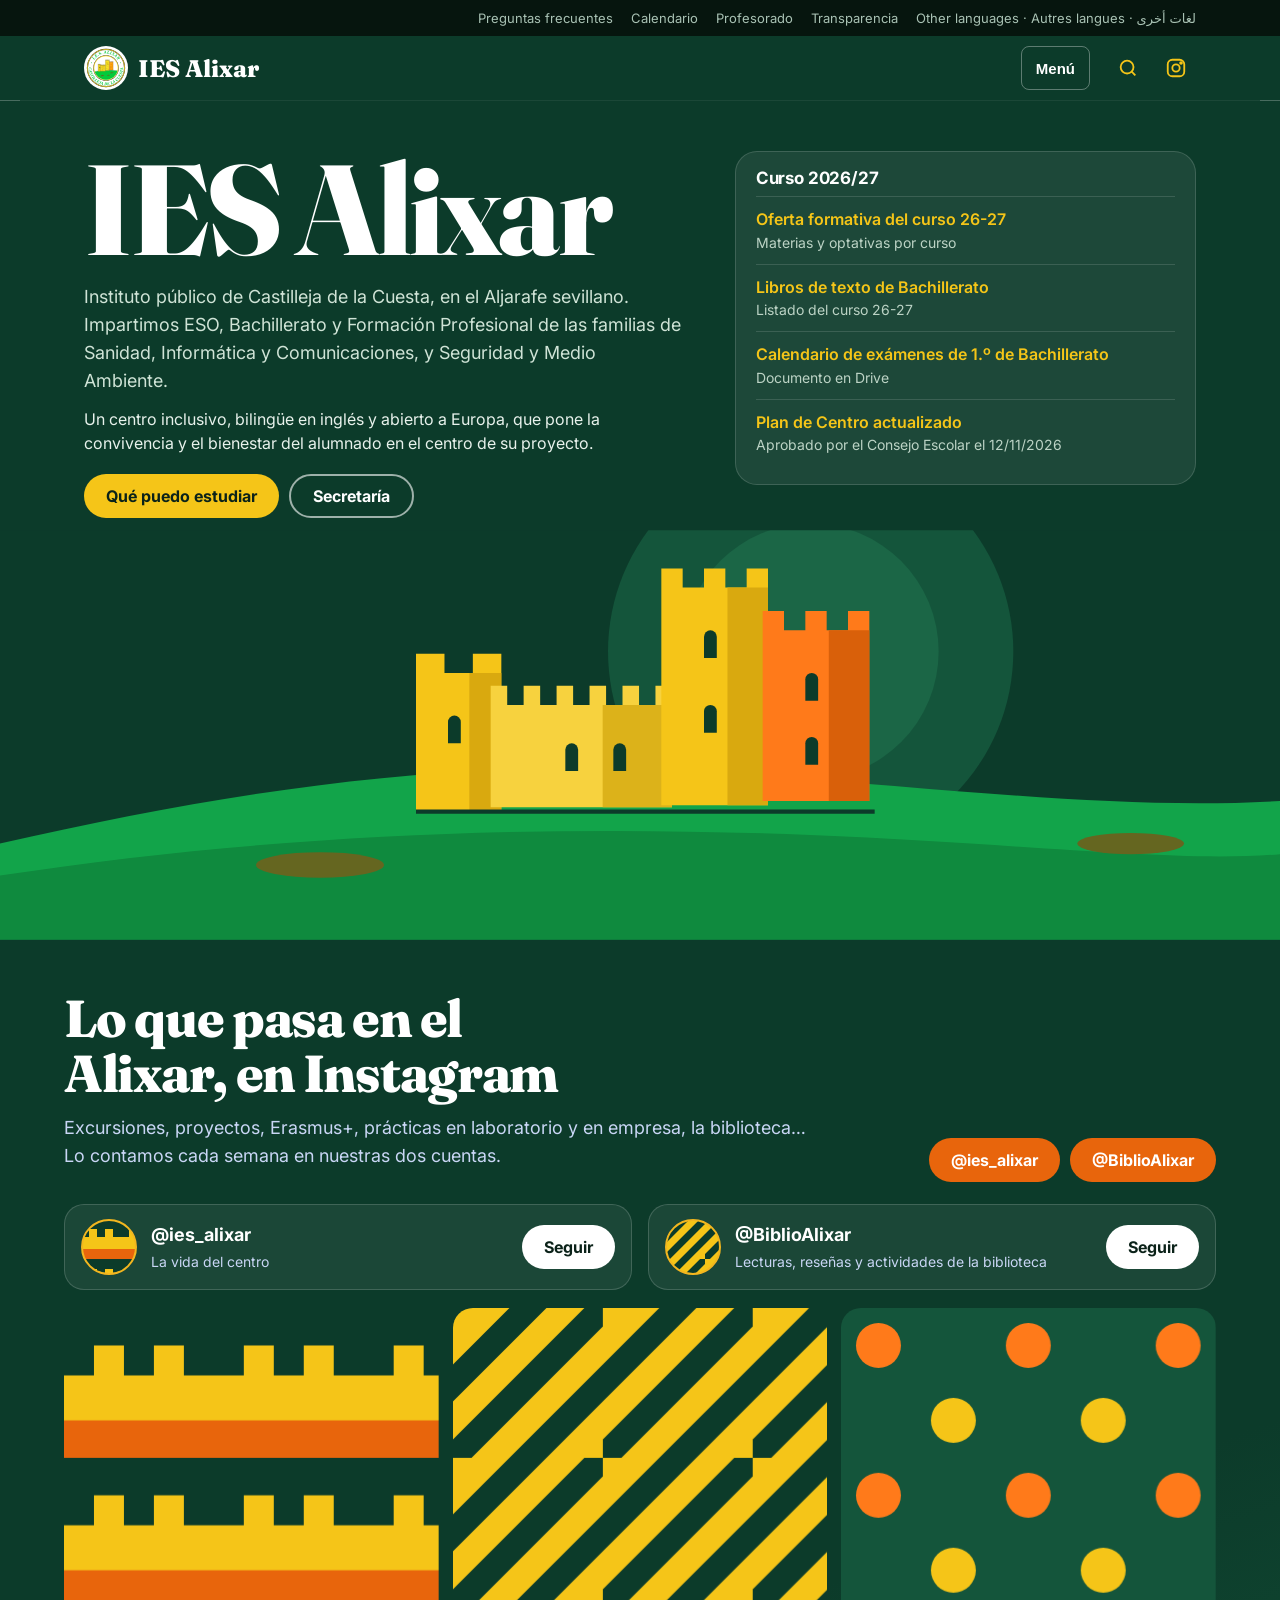
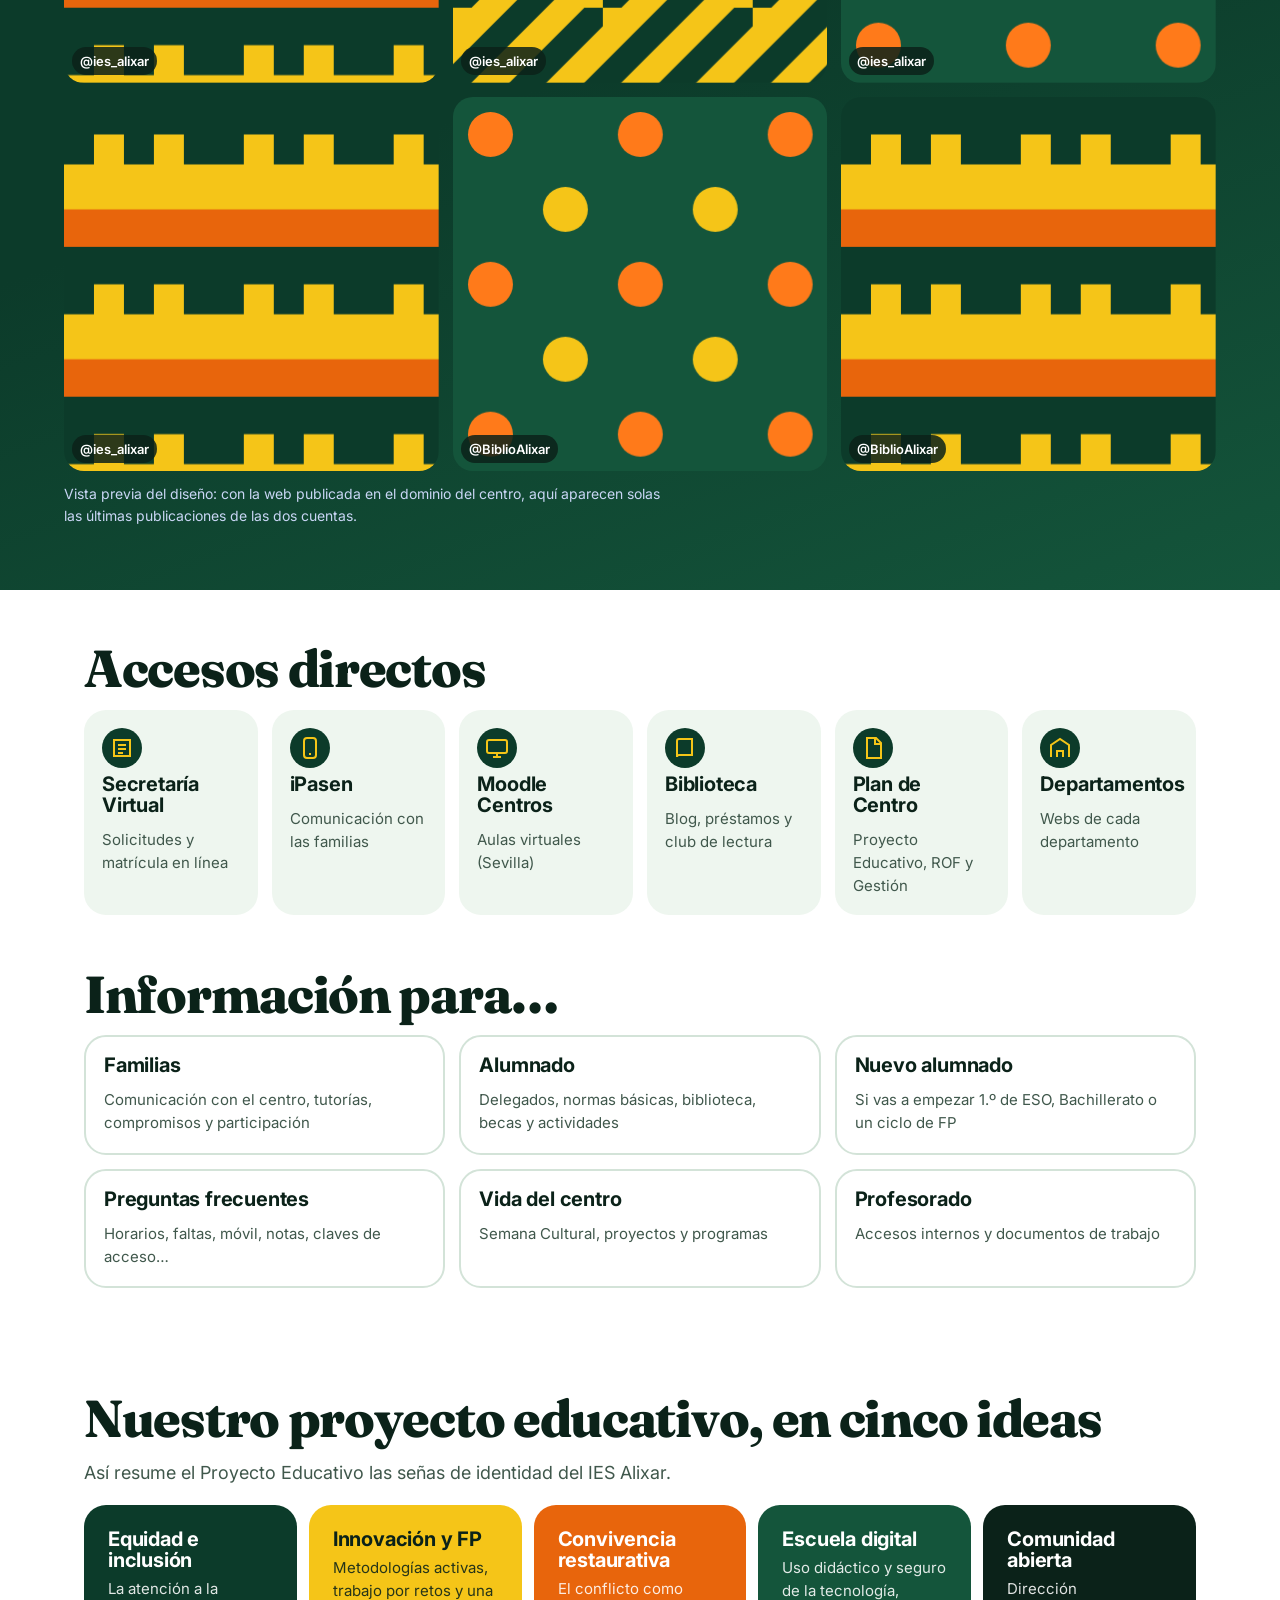
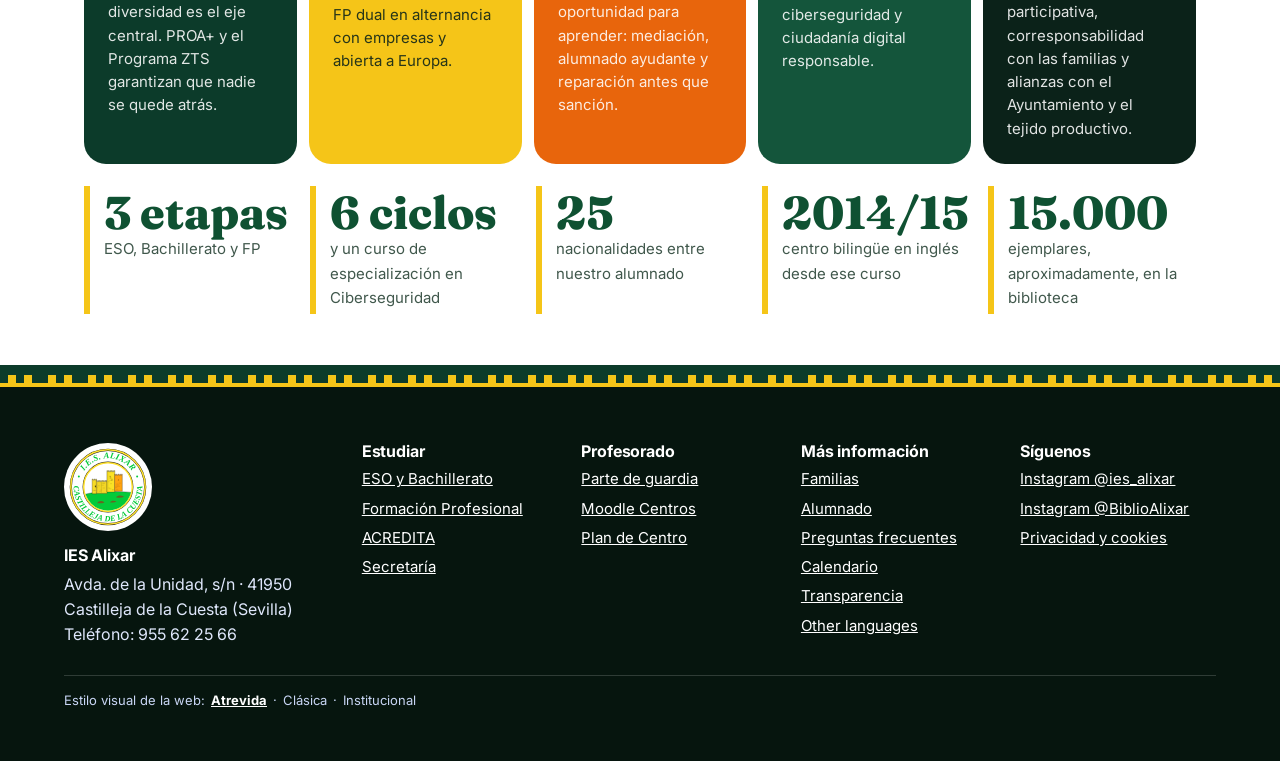
==== commit f178b386: "Amplía el contenido de la web: nuevas secciones, buscador y avisos con caducidad - Nuevas páginas: F" ====
--- a/docs/index.html
+++ b/docs/index.html
@@ -49,7 +49,7 @@
 nav a.ig{color:var(--red)}
 nav a.ig[aria-current=page]{background:var(--red);color:#fff}
 #menu{display:none;min-height:44px;padding:0 14px;border-radius:8px;border:1px solid var(--line);background:var(--card);color:var(--ink);font:600 15px Archivo,sans-serif}
-@media(max-width:1120px){#menu{display:block}nav{display:none;width:100%;order:3}nav.open{display:flex}nav a{flex:1 1 45%}}
+@media(max-width:1400px){#menu{display:block}nav{display:none;width:100%;order:3}nav.open{display:flex}nav a{flex:1 1 45%}}
 /* páginas */
 [data-page]{display:none}[data-page].on{display:block}
 .skip{position:absolute;left:-9999px;top:8px;z-index:50;background:var(--blue);color:#fff;padding:10px 14px;border-radius:8px}
@@ -172,7 +172,7 @@
 /* pie */
 footer{background:var(--blue-d);color:#dfe7fb}
 footer a{color:#fff}
-.foot{display:grid;grid-template-columns:minmax(0,1.4fr) repeat(3,minmax(0,1fr));gap:24px}
+.foot{display:grid;grid-template-columns:minmax(0,1.4fr) repeat(4,minmax(0,1fr));gap:24px}
 footer h3{font-size:16px;color:#fff;margin-bottom:8px}
 footer ul{list-style:none;padding:0;margin:0}
 footer li{margin-bottom:6px;font-size:15px}
@@ -184,6 +184,40 @@
 .estilo a{color:inherit;text-decoration:none;padding:4px 2px}
 .estilo a:hover{text-decoration:underline}
 .estilo a[aria-current]{color:#fff;font-weight:700;text-decoration:underline}
+/* barra superior, buscador y contenidos ampliados */
+.util{background:var(--tile);border-bottom:1px solid var(--line)}
+.util-in{max-width:1240px;margin:auto;padding:4px max(5vw,16px);display:flex;flex-wrap:wrap;gap:2px 18px;justify-content:flex-end;font-size:13px}
+.util a{color:var(--soft);text-decoration:none;padding:4px 0}
+.util a:hover{color:var(--ink);text-decoration:underline}
+.sbtn{display:grid;place-items:center;width:44px;height:44px;border-radius:10px;border:0;background:transparent;color:var(--blue);cursor:pointer}
+.sbtn:hover{background:var(--tile)}
+.sbtn svg{width:22px;height:22px}
+.search{border-top:1px solid var(--line);background:var(--bg)}
+.search-in{max-width:840px;margin:auto;padding:14px max(5vw,16px) 18px}
+.search input{width:100%;min-height:48px;font:16px Archivo,system-ui,sans-serif;padding:0 14px;border:2px solid var(--line);border-radius:10px;background:var(--card);color:var(--ink)}
+.search input:focus{outline:none;border-color:var(--blue)}
+.sres{list-style:none;margin:10px 0 0;padding:0;max-height:60vh;overflow:auto}
+.sres a{display:block;padding:10px 12px;border-radius:8px;text-decoration:none;color:var(--ink)}
+.sres a:hover,.sres a:focus{background:var(--tile)}
+.sres a span{display:block;font-size:14px;color:var(--soft)}
+.sres .none{padding:10px 12px;color:var(--soft)}
+details.acc{border:1px solid var(--line);border-radius:12px;background:var(--card);margin-bottom:10px}
+details.acc>summary{cursor:pointer;padding:14px 18px;font-weight:600;list-style-position:inside}
+details.acc[open]>summary{border-bottom:1px solid var(--line)}
+details.acc>*:not(summary){margin:12px 18px}
+details.acc .logos{margin:12px 18px 16px}
+.faq details{max-width:900px}
+dl.defs{margin:0}
+dl.defs dt{font-weight:700;margin-top:10px}
+dl.defs dd{margin:2px 0 0;color:var(--soft);font-size:15px}
+details.mods{margin-top:10px;border-top:1px solid var(--line);padding-top:8px}
+details.mods>summary{cursor:pointer;font-weight:600;color:var(--blue);font-size:15px;min-height:32px}
+details.mods h4{font-size:14px;margin:12px 0 4px}
+details.mods ul{margin:0;padding-left:18px;font-size:14px}
+details.mods li{margin-bottom:2px}
+[dir=rtl] ul.clean{padding-left:0;padding-right:20px}
+@media(max-width:1000px){.foot{grid-template-columns:repeat(3,minmax(0,1fr))}}
+@media(min-width:1401px){.bar{flex-wrap:nowrap}nav{flex-wrap:nowrap}.navig{flex:none}}
 /* ===== TEMA ATREVIDO =====
    VOICE occasion con prestigio: un cartel de bienvenida de un centro con historia
    IDEA el escudo: castillo dorado y naranja sobre la loma verde del Aljarafe
@@ -266,6 +300,20 @@
 footer{background:#06150e}
 .frieze{background:#06150e;height:26px}
 @media(prefers-reduced-motion:no-preference){.hero h1{animation:rise .8s ease-out both}@keyframes rise{from{opacity:0;transform:translateY(18px)}}}
+.util{background:#06150e;border-bottom:0}
+.util a{color:#a9c2b4}
+.util a:hover{color:#fff}
+.sbtn{color:var(--albero)}
+.sbtn:hover{background:#ffffff1a}
+.search{background:var(--blue-d);border-top-color:#ffffff22}
+.search input{background:#ffffff12;border-color:#ffffff33;color:#fff}
+.search input::placeholder{color:#a9c2b4}
+.search input:focus{border-color:var(--albero)}
+.sres a{color:#fff}
+.sres a span,.sres .none{color:#bcd3c5}
+.sres a:hover,.sres a:focus{background:#ffffff14}
+details.acc{border:0;background:var(--tile);border-radius:18px}
+details.acc[open]>summary{border-bottom-color:var(--line)}
 </style>
 <script type="application/ld+json">{"@context":"https://schema.org","@type":"HighSchool","name":"IES Alixar","address":{"@type":"PostalAddress","streetAddress":"Avda. de la Unidad, s/n","postalCode":"41950","addressLocality":"Castilleja de la Cuesta","addressRegion":"Sevilla","addressCountry":"ES"},"telephone":"+34955622566","sameAs":["https://www.instagram.com/ies_alixar/","https://www.instagram.com/biblioalixar/"]}</script>
 </head>
@@ -290,6 +338,9 @@
 </svg>
 
 <header>
+ <div class="util"><div class="util-in">
+  <a href="#faq">Preguntas frecuentes</a><a href="#calendario">Calendario</a><a href="#profesorado">Profesorado</a><a href="#transparencia">Transparencia</a><a href="#idiomas" lang="en">Other languages · Autres langues · لغات أخرى</a>
+ </div></div>
  <div class="bar">
   <a class="brand" href="#inicio" aria-label="IES Alixar, inicio">
    <img src="[data-uri]" alt="" width="44" height="44">
@@ -300,13 +351,23 @@
    <a href="#inicio">Inicio</a>
    <a href="#centro">El centro</a>
    <a href="#secretaria">Secretaría</a>
+   <a href="#familias">Familias</a>
+   <a href="#alumnado">Alumnado</a>
    <a href="#oferta">ESO y Bachillerato</a>
    <a href="#fp">Formación Profesional</a>
    <a href="#acredita">ACREDITA</a>
    <a href="#convivencia">Convivencia</a>
   </nav>
-  <div class="navig" aria-label="Instagram">
+  <div class="navig">
+   <button class="sbtn" id="sbtn" type="button" aria-label="Buscar en la web" aria-expanded="false" aria-controls="search"><svg viewBox="0 0 24 24" fill="none" stroke="currentColor" stroke-width="2"><circle cx="11" cy="11" r="7"/><path d="M20 20l-4-4"/></svg></button>
    <a href="https://www.instagram.com/ies_alixar/" title="Instagram @ies_alixar" aria-label="Instagram @ies_alixar"><svg viewBox="0 0 24 24" fill="none" stroke="currentColor" stroke-width="2"><rect x="3" y="3" width="18" height="18" rx="5"/><circle cx="12" cy="12" r="4"/><circle cx="17.5" cy="6.5" r="1" fill="currentColor"/></svg></a>
+  </div>
+ </div>
+ <div id="search" class="search" hidden>
+  <div class="search-in">
+   <label for="q" class="sr">Buscar en la web</label>
+   <input id="q" type="search" placeholder="Buscar en la web: matrícula, móvil, Erasmus, optativas…" autocomplete="off">
+   <ul id="sres" class="sres" aria-live="polite"></ul>
   </div>
  </div>
 </header>
@@ -324,13 +385,13 @@
     <a class="btn alt" href="#secretaria">Secretaría</a>
    </div>
   </div>
-  <aside class="avisos" aria-labelledby="av">
+  <aside class="avisos" aria-labelledby="av" data-avisos>
    <h3 id="av">Curso 2026/27</h3>
    <ul>
-    <li><a href="https://drive.google.com/file/d/1u_rcIVLD_dSvkrxkO-KsLnP6Bqg1R-V5/view">Oferta formativa del curso 26-27</a><span>Materias y optativas por curso</span></li>
-    <li><a href="https://drive.google.com/file/d/1x2i_ucU8sHoNsAkaYMD18kuUTWoH7yR8/view">Libros de texto de Bachillerato</a><span>Listado del curso 26-27</span></li>
-    <li><a href="https://drive.google.com/file/d/1bt0aJ9QCRGAakWUMd08jaFK8oxcDZO-f/view">Calendario de exámenes de 1.º de Bachillerato</a><span>Documento en Drive</span></li>
-    <li><a href="#centro">Plan de Centro actualizado</a><span>Aprobado por el Consejo Escolar el 12/11/2026</span></li>
+    <li data-hasta="2027-09-15"><a href="https://drive.google.com/file/d/1u_rcIVLD_dSvkrxkO-KsLnP6Bqg1R-V5/view">Oferta formativa del curso 26-27</a><span>Materias y optativas por curso</span></li>
+    <li data-hasta="2027-09-15"><a href="https://drive.google.com/file/d/1x2i_ucU8sHoNsAkaYMD18kuUTWoH7yR8/view">Libros de texto de Bachillerato</a><span>Listado del curso 26-27</span></li>
+    <li data-hasta="2027-06-30"><a href="https://drive.google.com/file/d/1bt0aJ9QCRGAakWUMd08jaFK8oxcDZO-f/view">Calendario de exámenes de 1.º de Bachillerato</a><span>Documento en Drive</span></li>
+    <li data-hasta="2027-01-31"><a href="#centro">Plan de Centro actualizado</a><span>Aprobado por el Consejo Escolar el 12/11/2026</span></li>
    </ul>
   </aside>
  </div>
@@ -382,6 +443,17 @@
   </div>
  </div>
 
+ <div class="band wrap" style="padding-top:0">
+  <h2>Información para…</h2>
+  <div class="official">
+   <a class="tile" href="#familias"><h3>Familias</h3><p>Comunicación con el centro, tutorías, compromisos y participación</p></a>
+   <a class="tile" href="#alumnado"><h3>Alumnado</h3><p>Delegados, normas básicas, biblioteca, becas y actividades</p></a>
+   <a class="tile" href="#nuevo"><h3>Nuevo alumnado</h3><p>Si vas a empezar 1.º de ESO, Bachillerato o un ciclo de FP</p></a>
+   <a class="tile" href="#faq"><h3>Preguntas frecuentes</h3><p>Horarios, faltas, móvil, notas, claves de acceso…</p></a>
+   <a class="tile" href="#proyectos"><h3>Vida del centro</h3><p>Semana Cultural, proyectos y programas</p></a>
+   <a class="tile" href="#profesorado"><h3>Profesorado</h3><p>Accesos internos y documentos de trabajo</p></a>
+  </div>
+ </div>
  <div class="band wrap">
   <h2>Nuestro proyecto educativo, en cinco ideas</h2>
   <p class="lead">Así resume el Proyecto Educativo las señas de identidad del IES Alixar.</p>
@@ -437,6 +509,48 @@
     <h3>Dónde estamos</h3>
     <p style="margin:0">Avda. de la Unidad, s/n<br>41950 Castilleja de la Cuesta (Sevilla)<br>Teléfono: 955 62 25 66</p>
     <div class="row"><a class="btn alt" href="https://www.google.com/maps/search/?api=1&query=IES+Alixar+Castilleja+de+la+Cuesta">Cómo llegar</a></div>
+   </div>
+  </div>
+ </div>
+ <div class="band" style="background:var(--tile)" id="organizacion">
+  <div class="wrap">
+   <h2>Cómo nos organizamos</h2>
+   <div class="two">
+    <div>
+     <h3>Órganos de gobierno</h3>
+     <ul class="clean">
+      <li><b>Consejo Escolar</b>: órgano de participación de toda la comunidad educativa (profesorado, familias, alumnado, personal de administración y servicios y Ayuntamiento). El alumnado tiene cinco representantes, elegidos cada dos años.</li>
+      <li><b>Claustro de Profesorado</b>: todo el profesorado del centro. Decide sobre los aspectos pedagógicos del Plan de Centro.</li>
+      <li><b>Equipo directivo</b>: dirige y coordina el funcionamiento diario del instituto.</li>
+     </ul>
+     <h3 style="margin-top:18px">Órganos de coordinación docente</h3>
+     <ul class="clean">
+      <li><b>Equipos docentes</b>: todo el profesorado de un mismo grupo, coordinado por su tutor o tutora.</li>
+      <li><b>Tutoría</b>: cada grupo tiene un tutor o tutora que orienta al alumnado, coordina al equipo docente y es el contacto con las familias. En grupos de especial complejidad puede haber tutoría compartida.</li>
+      <li><b>Departamentos</b> didácticos y de familia profesional, el <b>Departamento de Orientación</b> y el <b>Departamento de Convivencia e Igualdad</b>.</li>
+      <li><b>Equipo Técnico de Coordinación Pedagógica (ETCP)</b>: coordina las programaciones y las líneas pedagógicas del centro.</li>
+     </ul>
+    </div>
+    <div>
+     <div class="panel">
+      <h3>Nuestras líneas estratégicas</h3>
+      <ul class="clean">
+       <li><b>Desarrollo competencial integral</b>: que todo el alumnado alcance el perfil de salida y sepa aplicar lo aprendido a situaciones reales.</li>
+       <li><b>Cultura de paz y bienestar</b>: un clima escolar seguro, con el Departamento de Convivencia e Igualdad y la Coordinación de Bienestar y Protección.</li>
+       <li><b>Impulso a la Formación Profesional</b>: una FP dual y modular conectada con las empresas del entorno.</li>
+       <li><b>Ciudadanía ética y segura</b>: alumnado crítico y responsable, también en el uso de la tecnología.</li>
+      </ul>
+     </div>
+     <div class="panel" id="horario">
+      <h3>Horario general</h3>
+      <ul class="clean" style="margin:0">
+       <li>La jornada de mañana empieza a las <b>8:15</b>. La puerta del edificio se cierra cinco minutos después del timbre de entrada.</li>
+       <li>Por la tarde hay grupos de Formación Profesional y las actividades del PROA (de lunes a jueves, de 16:00 a 18:00).</li>
+       <li>Secretaría atiende los días lectivos de 9:00 a 14:00.</li>
+       <li>La cafetería abre de 8:15 a 14:30 y, en el turno de tarde, al menos durante el recreo.</li>
+      </ul>
+     </div>
+    </div>
    </div>
   </div>
  </div>
@@ -491,6 +605,106 @@
   </div>
   <div class="row"><a class="btn alt" href="https://drive.google.com/file/d/1aG-2pvzx9Knt4n6tOqy5J-rAPJeiFEKu/view">Breve descripción de las optativas</a></div>
  </div>
+ <div class="band wrap" id="optativas" style="padding-top:0">
+  <h2>Qué se estudia en cada optativa</h2>
+  <p>Resumen del documento del centro con la descripción de las materias optativas.</p>
+  <div class="two" style="margin-top:12px">
+   <div>
+    <details class="acc" open><summary>1.º y 2.º de ESO</summary><dl class="defs">
+     <dt>Computación y Robótica</dt><dd>Pensamiento computacional, programación por bloques, electrónica básica y diseño de robots sencillos.</dd>
+     <dt>Oratoria y Debate</dt><dd>Hablar en público: argumentar, estructurar el discurso, lenguaje corporal y control del miedo escénico.</dd>
+     <dt>Cultura Clásica</dt><dd>El mundo grecorromano (mitología, historia, vida cotidiana) y su huella en nuestra cultura y nuestras lenguas.</dd>
+     <dt>Taller de Técnicas Artísticas / Proyecto de Educación Plástica</dt><dd>Experimentación con materiales, soportes y lenguajes artísticos para potenciar la creatividad.</dd>
+     <dt>Segunda Lengua Extranjera (Francés)</dt><dd>Comprensión y expresión básicas en francés.</dd>
+    </dl></details>
+    <details class="acc"><summary>3.º de ESO</summary><dl class="defs">
+     <dt>Cultura del Flamenco</dt><dd>El flamenco como patrimonio cultural de Andalucía: palos, evolución histórica y relevancia social.</dd>
+     <dt>Diseño e Impresión 3D (proyecto interdisciplinar)</dt><dd>Modelado digital de objetos y uso práctico de impresoras 3D para resolver proyectos.</dd>
+    </dl></details>
+    <details class="acc"><summary>4.º de ESO</summary><dl class="defs">
+     <dt>Cultura Científica</dt><dd>Avances científicos actuales, salud, medio ambiente e impacto de la tecnología en la sociedad.</dd>
+     <dt>Filosofía</dt><dd>Iniciación a la reflexión crítica, la argumentación lógica y las bases del pensamiento ciudadano.</dd>
+     <dt>Medios de Comunicación</dt><dd>Análisis crítico del lenguaje audiovisual, la prensa, la publicidad y la información en internet.</dd>
+     <dt>Dibujo Técnico</dt><dd>Geometría plana y sistemas de representación, base para ramas tecnológicas y artísticas.</dd>
+     <dt>Formación y Orientación Personal y Profesional</dt><dd>Autoconocimiento, mercado laboral, itinerarios formativos y empleabilidad.</dd>
+     <dt>Aprendizaje Social y Emocional</dt><dd>Inteligencia emocional, empatía, resolución pacífica de conflictos y habilidades sociales.</dd>
+    </dl></details>
+   </div>
+   <div>
+    <details class="acc"><summary>1.º de Bachillerato</summary><dl class="defs">
+     <dt>Anatomía Aplicada</dt><dd>Morfología y fisiología del cuerpo humano y hábitos saludables, orientada a ciencias de la salud.</dd>
+     <dt>Tecnologías de la Información y la Comunicación I</dt><dd>Sistemas operativos, seguridad informática, multimedia, redes y desarrollo web.</dd>
+     <dt>Antropología y Sociología</dt><dd>Comportamiento humano en sociedad, estructuras sociales y diversidad cultural.</dd>
+     <dt>Patrimonio Cultural y Artístico de Andalucía</dt><dd>Estudio y valoración de los bienes culturales, artísticos y etnográficos de Andalucía.</dd>
+     <dt>Cultura Emprendedora y Empresarial</dt><dd>Innovación, modelos de negocio, nociones financieras y planes de empresa.</dd>
+     <dt>Comentarios de Texto I</dt><dd>Análisis crítico y producción escrita de textos literarios, periodísticos y ensayísticos.</dd>
+    </dl></details>
+    <details class="acc"><summary>2.º de Bachillerato</summary><dl class="defs">
+     <dt>Actividad Física, Salud y Sociedad</dt><dd>Salud integral a través del ejercicio físico, la nutrición y el bienestar.</dd>
+     <dt>Ciencias de la Tierra y del Medio Ambiente</dt><dd>El planeta como sistema: recursos, riesgos, impactos ambientales y sostenibilidad.</dd>
+     <dt>Psicología</dt><dd>Procesos mentales, percepción, memoria, aprendizaje, personalidad y conducta.</dd>
+     <dt>Fundamentos de Administración y Gestión</dt><dd>Áreas de la empresa, gestión documental, recursos humanos y trámites.</dd>
+     <dt>Electrotecnia</dt><dd>Circuitos y máquinas eléctricas, corriente continua y alterna.</dd>
+     <dt>Estadística</dt><dd>Probabilidad, distribuciones, muestreo e inferencia aplicadas a la investigación.</dd>
+    </dl></details>
+   </div>
+  </div>
+  <div class="row"><a class="btn alt" href="https://drive.google.com/file/d/1aG-2pvzx9Knt4n6tOqy5J-rAPJeiFEKu/view">Documento completo de optativas</a></div>
+ </div>
+ <div class="band" style="background:var(--tile)" id="evaluacion">
+  <div class="wrap">
+   <h2>Evaluación, promoción y titulación</h2>
+   <p>La evaluación es continua, formativa e integradora. Al principio de curso se informa al alumnado de los criterios de evaluación, promoción y titulación, y cada departamento los publica en sus programaciones.</p>
+   <div class="official" style="margin-top:14px">
+    <div class="panel"><h3>ESO</h3><ul class="clean" style="margin:0">
+     <li>Se promociona con todas las materias superadas o con una o dos suspensas.</li>
+     <li>Excepcionalmente, el equipo docente puede decidir la promoción con más materias pendientes si considera que el alumno o alumna puede seguir con éxito el curso siguiente.</li>
+     <li>Repetir es una medida extraordinaria: una vez en el mismo curso y dos como máximo en toda la etapa.</li>
+     <li>El título de Graduado se obtiene al alcanzar las competencias del perfil de salida, a juicio del equipo docente.</li>
+    </ul></div>
+    <div class="panel"><h3>Bachillerato</h3><ul class="clean" style="margin:0">
+     <li>Se pasa a 2.º con todas las materias superadas o con dos suspensas como máximo, que deben recuperarse.</li>
+     <li>El título exige superar todas las materias de los dos cursos.</li>
+     <li>Excepcionalmente, el equipo docente puede conceder el título con una sola materia pendiente si se cumplen las condiciones que fija la normativa.</li>
+    </ul></div>
+    <div class="panel"><h3>Formación Profesional</h3><ul class="clean" style="margin:0">
+     <li>Para pasar a segundo curso hay que haber superado los módulos de primero en la proporción que fija la normativa.</li>
+     <li>El título se obtiene al superar todos los módulos del ciclo, incluida la formación en empresa.</li>
+    </ul></div>
+   </div>
+   <h3 style="margin-top:22px">¿No estás de acuerdo con una calificación?</h3>
+   <ol class="clean">
+    <li><b>Aclaración</b>: primero se habla con el profesorado o con la tutoría. Tras la evaluación final hay un plazo de 48 horas lectivas para estas reuniones.</li>
+    <li><b>Revisión formal</b>: si persiste el desacuerdo con una calificación final o con una decisión de promoción o titulación, se presenta una solicitud por escrito en Secretaría.</li>
+    <li><b>Recurso de alzada</b>, si procede, ante la Delegación Territorial.</li>
+   </ol>
+  </div>
+ </div>
+ <div class="band wrap two">
+  <div id="diversidad">
+   <h2>Atención a la diversidad</h2>
+   <p>La atención a la diversidad es el eje del Proyecto Educativo. Las medidas, de menos a más específicas:</p>
+   <ul class="clean">
+    <li><b>Para todo el alumnado</b>: Diseño Universal para el Aprendizaje, grupos heterogéneos y desdobles o agrupamientos flexibles en materias instrumentales.</li>
+    <li><b>Área Lingüística de Carácter Transversal (ACLT)</b> en 1.º de ESO, en lugar del francés, para reforzar la lengua.</li>
+    <li><b>Programas de refuerzo del aprendizaje</b> (también para materias pendientes) y <b>programas de profundización</b>.</li>
+    <li><b>Programa de Diversificación Curricular</b> en 3.º y 4.º de ESO, organizado por ámbitos y orientado a obtener el título. Su alumnado participa también en el programa bilingüe.</li>
+    <li><b>Atención específica</b> al alumnado con necesidades específicas de apoyo educativo, con profesorado de Pedagogía Terapéutica.</li>
+    <li><b>Flexibilidad</b> para quienes compaginan estudios oficiales de música o danza o son deportistas de rendimiento: adaptación de fechas de pruebas y entregas.</li>
+   </ul>
+  </div>
+  <div id="orientacion">
+   <h2>Orientación</h2>
+   <p>El Departamento de Orientación y las tutorías acompañan al alumnado durante toda su etapa en el centro:</p>
+   <ul class="clean">
+    <li><b>Tránsito desde Primaria</b>, en coordinación con los colegios adscritos.</li>
+    <li><b>Orientación académica y profesional</b>: elección de optativas e itinerario en 4.º de ESO, de modalidad de Bachillerato y de estudios posteriores.</li>
+    <li><b>Prevención del absentismo</b> y seguimiento cercano, sobre todo en 1.º y 2.º de ESO.</li>
+    <li><b>Tutoría con las familias</b>, presencial o, si la familia lo pide, por videoconferencia.</li>
+   </ul>
+   <div class="row"><a class="btn alt" href="https://sites.google.com/g.educaand.es/dpto-orientacion-alixar/inicio">Web del Departamento de Orientación</a></div>
+  </div>
+ </div>
  <div class="band" style="background:var(--tile)">
   <div class="wrap">
    <h2>Cómo matricularse</h2>
@@ -511,22 +725,22 @@
   <div class="fam">
    <h3>Informática y Comunicaciones</h3>
    <div class="tiles">
-    <div class="cycle"><span class="tag">Grado medio</span><h3>Sistemas Microinformáticos y Redes</h3><dl><dt>Duración</dt><dd>2.000 horas</dd><dt>Turno</dt><dd>Mañana y tarde</dd><dt>Salidas</dt><dd>Soporte informático, redes de datos, montaje y reparación de equipos</dd></dl></div>
-    <div class="cycle"><span class="tag gs">Grado superior</span><h3>Desarrollo de Aplicaciones Web</h3><dl><dt>Duración</dt><dd>2.000 horas</dd><dt>Turno</dt><dd>Mañana y tarde</dd><dt>Salidas</dt><dd>Programación web y multimedia, desarrollo en entornos web</dd></dl></div>
+    <div class="cycle"><span class="tag">Grado medio</span><h3>Sistemas Microinformáticos y Redes</h3><dl><dt>Duración</dt><dd>2.000 horas</dd><dt>Turno</dt><dd>Mañana y tarde</dd><dt>Salidas</dt><dd>Soporte informático, redes de datos, montaje y reparación de equipos</dd></dl><details class="mods"><summary>Módulos, salidas y continuidad</summary><p class="small">Horas semanales por módulo.</p><h4>1.º curso</h4><ul><li>Montaje y mantenimiento de equipos (6 h)</li><li>Sistemas operativos monopuesto (5 h)</li><li>Aplicaciones ofimáticas (7 h)</li><li>Redes locales (7 h)</li><li>Itinerario Personal para la Empleabilidad I (3 h)</li><li>Sostenibilidad aplicada al sistema productivo (1 h)</li><li>Digitalización aplicada a los sectores productivos (1 h)</li></ul><h4>2.º curso</h4><ul><li>Sistemas operativos en red (6 h)</li><li>Seguridad informática (4 h)</li><li>Servicios en red (6 h)</li><li>Aplicaciones web (4 h)</li><li>Itinerario Personal para la Empleabilidad II (3 h)</li><li>Inglés profesional (2 h)</li><li>Proyecto intermodular (2 h)</li><li>Módulo optativo (3 h)</li></ul><h4>Salidas profesionales</h4><ul><li>Instalación y reparación de equipos informáticos</li><li>Soporte informático</li><li>Redes de datos</li><li>Reparación de periféricos</li><li>Comercial de microinformática</li><li>Teleasistencia</li><li>Operación de sistemas</li></ul><h4>Seguir estudiando</h4><ul><li>Cursos de especialización profesional</li><li>Otro ciclo de FP, con posibles convalidaciones</li><li>Bachillerato, en cualquier modalidad</li></ul></details></div>
+    <div class="cycle"><span class="tag gs">Grado superior</span><h3>Desarrollo de Aplicaciones Web</h3><dl><dt>Duración</dt><dd>2.000 horas</dd><dt>Turno</dt><dd>Mañana y tarde</dd><dt>Salidas</dt><dd>Programación web y multimedia, desarrollo en entornos web</dd></dl><details class="mods"><summary>Módulos, salidas y continuidad</summary><p class="small">Horas semanales por módulo.</p><h4>1.º curso</h4><ul><li>Sistemas informáticos (5 h)</li><li>Bases de datos (6 h)</li><li>Programación (8 h)</li><li>Lenguajes de marcas y sistemas de gestión de información (3 h)</li><li>Entornos de desarrollo (3 h)</li><li>Itinerario Personal para la Empleabilidad I (3 h)</li><li>Sostenibilidad aplicada al sistema productivo (1 h)</li><li>Digitalización aplicada a los sectores productivos (1 h)</li></ul><h4>2.º curso</h4><ul><li>Desarrollo web en entorno cliente (6 h)</li><li>Desarrollo web en entorno servidor (7 h)</li><li>Despliegue de aplicaciones web (2 h)</li><li>Diseño de interfaces web (5 h)</li><li>Itinerario Personal para la Empleabilidad II (3 h)</li><li>Inglés profesional (2 h)</li><li>Proyecto intermodular (2 h)</li><li>Módulo optativo (3 h)</li></ul><h4>Salidas profesionales</h4><ul><li>Programación web</li><li>Programación multimedia</li><li>Desarrollo de aplicaciones en entornos web</li></ul><h4>Seguir estudiando</h4><ul><li>Cursos de especialización profesional</li><li>Otro ciclo de FP, con posibles convalidaciones</li><li>Estudios universitarios, con posibles convalidaciones</li></ul></details></div>
     <div class="cycle"><span class="tag ce">Especialización</span><h3>Ciberseguridad en entornos de las tecnologías de la información</h3><dl><dt>Más info</dt><dd><a href="https://www.juntadeandalucia.es/educacion/portals/web/formacion-profesional-andaluza/contenidos/-/contenidos/detalle/0-1-5-2-6-ce-ceti-ciberseguridad-en-entornos-de-las-tecnologias-de-la-informacion">Ficha en el portal de FP</a></dd></dl></div>
    </div>
   </div>
   <div class="fam">
    <h3>Sanidad</h3>
    <div class="tiles">
-    <div class="cycle"><span class="tag">Grado medio</span><h3>Farmacia y Parafarmacia</h3><dl><dt>Duración</dt><dd>2.000 horas</dd><dt>Turno</dt><dd>Mañana y tarde; también en oferta modular por la tarde</dd><dt>Salidas</dt><dd>Oficina de farmacia, parafarmacia, almacén de medicamentos, farmacia hospitalaria</dd></dl></div>
-    <div class="cycle"><span class="tag gs">Grado superior</span><h3>Laboratorio Clínico y Biomédico</h3><dl><dt>Duración</dt><dd>2.000 horas</dd><dt>Turno</dt><dd>Mañana</dd><dt>Salidas</dt><dd>Laboratorio de diagnóstico clínico, investigación, toxicología</dd></dl></div>
+    <div class="cycle"><span class="tag">Grado medio</span><h3>Farmacia y Parafarmacia</h3><dl><dt>Duración</dt><dd>2.000 horas</dd><dt>Turno</dt><dd>Mañana y tarde; también en oferta modular por la tarde</dd><dt>Salidas</dt><dd>Oficina de farmacia, parafarmacia, almacén de medicamentos, farmacia hospitalaria</dd></dl><details class="mods"><summary>Módulos, salidas y continuidad</summary><p class="small">Horas semanales por módulo.</p><h4>1.º curso</h4><ul><li>Disposición y venta de productos (3 h)</li><li>Promoción de la salud (4 h)</li><li>Primeros auxilios (2 h)</li><li>Anatomofisiología y patología básicas (5 h)</li><li>Dispensación de productos parafarmacéuticos (4 h)</li><li>Operaciones básicas de laboratorio (7 h)</li><li>Itinerario Personal para la Empleabilidad I (3 h)</li><li>Sostenibilidad aplicada al sistema productivo (1 h)</li><li>Digitalización aplicada a los sectores productivos (1 h)</li></ul><h4>2.º curso</h4><ul><li>Oficina de farmacia (6 h)</li><li>Dispensación de productos farmacéuticos (6 h)</li><li>Formulación magistral (8 h)</li><li>Itinerario Personal para la Empleabilidad II (3 h)</li><li>Inglés profesional (2 h)</li><li>Proyecto intermodular (2 h)</li><li>Módulo optativo (3 h)</li></ul><h4>Salidas profesionales</h4><ul><li>Auxiliar de farmacia</li><li>Almacén de medicamentos</li><li>Farmacia hospitalaria</li><li>Establecimientos de parafarmacia</li></ul><h4>Seguir estudiando</h4><ul><li>Cursos de especialización profesional</li><li>Otro ciclo de FP, con posibles convalidaciones</li><li>Bachillerato, en cualquier modalidad</li></ul></details></div>
+    <div class="cycle"><span class="tag gs">Grado superior</span><h3>Laboratorio Clínico y Biomédico</h3><dl><dt>Duración</dt><dd>2.000 horas</dd><dt>Turno</dt><dd>Mañana</dd><dt>Salidas</dt><dd>Laboratorio de diagnóstico clínico, investigación, toxicología</dd></dl><details class="mods"><summary>Módulos, salidas y continuidad</summary><p class="small">Horas semanales por módulo.</p><h4>Módulos del ciclo</h4><ul><li>Gestión de muestras biológicas (4 h)</li><li>Técnicas generales de laboratorio (8 h)</li><li>Biología molecular y citogenética (7 h)</li><li>Fisiopatología general (6 h)</li><li>Análisis bioquímico (7 h)</li><li>Técnicas de inmunodiagnóstico (3 h)</li><li>Microbiología clínica (5 h)</li><li>Técnicas de análisis hematológico (5 h)</li><li>Itinerario Personal para la Empleabilidad I (3 h)</li><li>Sostenibilidad aplicada al sistema productivo (1 h)</li><li>Digitalización aplicada a los sectores productivos (1 h)</li><li>Itinerario Personal para la Empleabilidad II (3 h)</li><li>Inglés profesional (2 h)</li><li>Proyecto intermodular (2 h)</li><li>Módulo optativo (3 h)</li></ul><h4>Salidas profesionales</h4><ul><li>Laboratorio de diagnóstico clínico</li><li>Técnico especialista en laboratorio</li><li>Laboratorio de investigación y experimentación</li><li>Laboratorio de toxicología</li><li>Delegado comercial de productos hospitalarios y farmacéuticos</li></ul><h4>Seguir estudiando</h4><ul><li>Cursos de especialización profesional</li><li>Otro ciclo de FP, con posibles convalidaciones</li><li>Estudios universitarios, con posibles convalidaciones</li></ul></details></div>
    </div>
   </div>
   <div class="fam">
    <h3>Seguridad y Medio Ambiente</h3>
    <div class="tiles">
-    <div class="cycle"><span class="tag gs">Grado superior</span><h3>Química y Salud Ambiental</h3><dl><dt>Duración</dt><dd>2.000 horas</dd><dt>Turno</dt><dd>Mañana</dd><dt>Salidas</dt><dd>Gestión ambiental, control sanitario de aguas, alimentos, aire y residuos, control de plagas</dd></dl></div>
+    <div class="cycle"><span class="tag gs">Grado superior</span><h3>Química y Salud Ambiental</h3><dl><dt>Duración</dt><dd>2.000 horas</dd><dt>Turno</dt><dd>Mañana</dd><dt>Salidas</dt><dd>Gestión ambiental, control sanitario de aguas, alimentos, aire y residuos, control de plagas</dd></dl><details class="mods"><summary>Módulos, salidas y continuidad</summary><p class="small">Horas semanales por módulo.</p><h4>1.º curso</h4><ul><li>Sistemas de gestión ambiental (3 h)</li><li>Control de aguas (11 h)</li><li>Control de residuos (3 h)</li><li>Contaminación ambiental y atmosférica (4 h)</li><li>Unidad de salud ambiental (4 h)</li><li>Sostenibilidad aplicada al sistema productivo (1 h)</li><li>Digitalización aplicada a los sectores productivos (1 h)</li></ul><h4>2.º curso</h4><ul><li>Educación para la salud y el medio ambiente (3 h)</li><li>Salud y riesgos del medio construido (3 h)</li><li>Control y seguridad alimentaria (8 h)</li><li>Control de organismos nocivos (6 h)</li><li>Itinerario Personal para la Empleabilidad II (3 h)</li><li>Inglés profesional (2 h)</li><li>Proyecto intermodular (2 h)</li><li>Módulo optativo (3 h)</li></ul><h4>Salidas profesionales</h4><ul><li>Técnico de gestión ambiental</li><li>Coordinación de sistemas de gestión ambiental</li><li>Programación de actividades ambientales</li><li>Control sanitario de alimentos, aguas, aire y residuos</li><li>Control de contaminación atmosférica y acústica</li><li>Control de plagas y organismos nocivos</li><li>Información comercial de biocidas y fitosanitarios</li></ul><h4>Seguir estudiando</h4><ul><li>Cursos de especialización profesional</li><li>Otro ciclo de FP, con posibles convalidaciones</li><li>Estudios universitarios, con posibles convalidaciones</li></ul></details></div>
    </div>
   </div>
  </div>
@@ -543,9 +757,18 @@
    </div>
    <div class="panel">
     <h3>Algunas entidades colaboradoras</h3>
-    <p class="small">La familia de Informática colabora con más de cincuenta empresas e instituciones. Entre ellas:</p>
+    <p class="small">Solo la familia de Informática colabora con 61 empresas e instituciones. Entre ellas:</p>
     <ul class="logos"><li>Ayesa</li><li>Deloitte</li><li>NTT Data</li><li>Kyndryl</li><li>Ricoh</li><li>Atos</li><li>Guadaltel</li><li>Wellness Telecom</li><li>Servicio Andaluz de Salud</li><li>Universidad Pablo de Olavide</li><li>Hospital San Juan de Dios del Aljarafe</li><li>Ayuntamiento de Castilleja de la Cuesta</li></ul>
-   </div>
+    <details class="acc" style="margin-top:12px"><summary>Ver todas las entidades de Informática (61)</summary><ul class="logos"><li>10code Software Design</li><li>AePTIC</li><li>Airgrup</li><li>Alia Gestión Integral de Servicios</li><li>Approx Iberia</li><li>Atech BPO (Ayesa)</li><li>Atos IT Solutions & Services Iberia</li><li>Avanza Sistemas Nuevas Tecnologías</li><li>Ayesa Advanced Technologies</li><li>Ayuntamiento de Benacazón</li><li>Ayuntamiento de Castilleja de la Cuesta</li><li>Ayuntamiento de Espartinas</li><li>Ayuntamiento de Gines</li><li>Ayuntamiento de Tomares</li><li>Benacanet</li><li>Ceroone Technology</li><li>Core & Global IT Solutions</li><li>Cortaron</li><li>Datrik Intelligence</li><li>Deloitte Consulting</li><li>Ghenova Digital</li><li>Ghenova Ingeniería</li><li>Global Rosetta</li><li>Guadaltech Soluciones Tecnológicas</li><li>Guadaltel</li><li>Hospital de Fátima</li><li>Idener Research & Development</li><li>Inés Rosales</li><li>Informática Osorno</li><li>Ingenio Triana</li><li>Innovación Riojana de Soluciones IT</li><li>Inpro Telecomunicaciones (Winet)</li><li>Integrated Worlds</li><li>Konecta BTO</li><li>Kyndryl España</li><li>Magicwox Solutions</li><li>MV International BIM Services</li><li>Next Fibra</li><li>NTT Data Spain Centers</li><li>Orden Hospitalaria San Juan de Dios del Aljarafe</li><li>Personal Software Solutions</li><li>Qosit Consulting</li><li>Quintas Energy</li><li>Recursos Impulsa</li><li>Ricoh Spain IT Services</li><li>Servicio Andaluz de Salud</li><li>Servicios Informáticos 1994</li><li>Sistelin</li><li>SoftCom Informática</li><li>Sol-Ution Performance and Engineering Services</li><li>Soluciones Informáticas AC (Beep)</li><li>Solutia Innovaworld Technologies</li><li>TCO Telecomunicaciones Ópticas y WiMAX</li><li>Tecnilógica Ecosistemas</li><li>Tier1 Technology</li><li>United ITs</li><li>Universidad Pablo de Olavide</li><li>Valte Investment</li><li>Viafirma</li><li>We are Going Faar</li><li>Wellness Telecom</li></ul></details>
+   </div>
+  </div>
+ </div>
+ <div class="band wrap" id="proyectos-fp">
+  <h2>Proyectos de las familias profesionales</h2>
+  <div class="official">
+   <div class="panel"><h3>DUA e Inteligencia Artificial en FP sanitaria</h3><p style="margin:0">Grupo de trabajo del profesorado de la rama sanitaria (curso 2026/27) para aplicar el Diseño Universal para el Aprendizaje y el uso responsable de la inteligencia artificial en los ciclos de Sanidad.</p></div>
+   <div class="panel"><h3>Proyecto intermodular</h3><p style="margin:0">En todos los ciclos, el alumnado desarrolla un proyecto que integra lo aprendido en los distintos módulos y lo conecta con situaciones reales del sector.</p></div>
+   <div class="panel"><h3>Digitalización y sostenibilidad</h3><p style="margin:0">Todos los ciclos incluyen los módulos de digitalización y de sostenibilidad aplicadas a los sectores productivos.</p></div>
   </div>
  </div>
  <div class="band wrap two">
@@ -662,7 +885,7 @@
 
 <!-- ============ CONVIVENCIA Y PROGRAMAS ============ -->
 <section data-page="convivencia">
- <div class="band pagehead"><div class="wrap"><h1>Convivencia y programas</h1><p class="lead">Bienestar, apoyo al aprendizaje, biblioteca, bilingüismo y los planes en los que participa el centro.</p></div></div>
+ <div class="band pagehead"><div class="wrap"><h1>Convivencia y vida del centro</h1><p class="lead">Normas, bienestar, apoyo al aprendizaje, biblioteca, bilingüismo, proyectos y planes en los que participa el centro.</p></div></div>
  <div class="band wrap two">
   <div>
    <h2>Convivencia restaurativa</h2>
@@ -683,6 +906,31 @@
     <li>Acompañamiento lingüístico para alumnado que está aprendiendo español.</li>
    </ul>
    <p>El centro desarrolla también el Programa ZTS como medida estratégica de compensación educativa.</p>
+  </div>
+ </div>
+ <div class="band wrap two" id="normas">
+  <div>
+   <h2>Normas básicas de convivencia</h2>
+   <ul class="clean">
+    <li><b>Puntualidad</b>: la puerta se cierra cinco minutos después del timbre de las 8:15. Los retrasos se registran.</li>
+    <li><b>Asistencia</b>: las faltas se justifican por los cauces que indica el centro. A partir de 25 horas sin justificar en un mes (o el 25 % de las horas lectivas) se considera absentismo, aunque la tutoría actúa antes si ve riesgo.</li>
+    <li><b>Móvil</b>: su uso está restringido en todo el recinto y durante todo el horario lectivo, incluidos los cambios de clase. Solo se usa cuando el profesorado lo pauta para una actividad.</li>
+    <li><b>Imagen</b>: está prohibido hacer fotografías o grabaciones en el centro sin autorización.</li>
+    <li><b>Recreos</b>: en patios, pistas y cafetería; las aulas quedan cerradas.</li>
+    <li><b>Salidas</b>: no se puede salir del recinto durante la jornada sin permiso previo por escrito.</li>
+   </ul>
+   <p class="src">Resumen del Plan de Convivencia y del Reglamento de Organización y Funcionamiento.</p>
+  </div>
+  <div id="bienestar">
+   <h2>Bienestar emocional</h2>
+   <ul class="clean">
+    <li><b>Aula ZOCO</b>: espacio de acogida, calma y reflexión para el alumnado que lo necesita, organizado por el Departamento de Convivencia e Igualdad.</li>
+    <li><b>«Hablemos bonito»</b>: proyecto de la Red Andaluza Escuela: Espacio de Paz para mejorar las relaciones, las habilidades sociales y la comunicación del alumnado.</li>
+    <li><b>Coordinación de Bienestar y Protección</b>: figura de referencia para prevenir, detectar y actuar ante cualquier situación de violencia.</li>
+    <li><b>Tutoría y Departamento de Orientación</b>: la primera puerta a la que llamar.</li>
+    <li><b>Protocolos</b> de la Junta de Andalucía ante acoso escolar, agresiones al profesorado o identidad de género, entre otros.</li>
+   </ul>
+   <div class="note">Si necesitas hablar con alguien fuera del centro: <b>Teléfono ANAR de ayuda a niños y adolescentes, 900 20 20 10</b> (gratuito, las 24 horas).</div>
   </div>
  </div>
  <div class="band" style="background:var(--tile)">
@@ -690,12 +938,38 @@
    <div>
     <h2>Biblioteca</h2>
     <p>Unos 15.000 ejemplares registrados en Biblioweb Séneca, préstamos en todos los recreos, cuatro ordenadores, club de lectura, encuentros con autores y concursos literarios.</p>
-    <div class="row"><a class="btn" href="https://biblioalixar.blogspot.com/">Blog de la biblioteca</a><a class="btn alt" href="https://www.instagram.com/biblioalixar/">@BiblioAlixar</a></div>
+    <ul class="clean"><li>Es un espacio de estudio en silencio. Por la tarde se usa según la programación (estudio, PROA y otras actividades).</li><li>En la ESO se dedican 30 minutos diarios a la lectura en todas las materias, según el Plan de Lectura.</li></ul>
+    <div class="row"><a class="btn" href="https://www.juntadeandalucia.es/educacion/senecav2/seneca/biblioweb/portal/41011026">Catálogo en línea</a><a class="btn alt" href="https://biblioalixar.blogspot.com/">Blog de la biblioteca</a><a class="btn alt" href="https://www.instagram.com/biblioalixar/">@BiblioAlixar</a></div>
    </div>
    <div>
     <h2>Bilingüe en inglés</h2>
     <p>Somos centro bilingüe desde el curso 2014/15, en ESO y Bachillerato, con metodología AICLE y auxiliar de conversación. La enseñanza bilingüe es para todo el alumnado del grupo, también el de diversificación.</p>
     <div class="row"><a class="btn alt" href="https://drive.google.com/file/d/1xEbNwcprwkd8zQDUOubQoEEr3LrOpuU5/view">Proyecto Lingüístico</a></div>
+   </div>
+  </div>
+ </div>
+ <div class="band wrap" id="proyectos">
+  <h2>Vida del centro</h2>
+  <div class="two">
+   <div>
+    <h3>Semana Cultural</h3>
+    <p>Cada año, en torno a abril, celebramos la Semana Cultural. Nació hace más de veinte años como Semana de la Lengua y hoy reúne actividades de todo tipo alrededor de un tema elegido por consenso, sin interrumpir las clases.</p>
+    <h3>Con el municipio</h3>
+    <p>Colaboramos de forma estable con el Ayuntamiento de Castilleja de la Cuesta (Educación, Juventud, Igualdad y Bienestar Social) y con la Diputación de Sevilla, que proponen actividades durante el curso, sobre todo para la ESO.</p>
+   </div>
+   <div>
+    <h3>Proyectos en marcha</h3>
+    <dl class="defs">
+     <dt>Escuela: Espacio de Paz</dt><dd>Convivencia positiva y mediación, con el proyecto «Hablemos bonito».</dd>
+     <dt>ComunicA</dt><dd>Lectura, escritura y expresión oral en todas las materias.</dd>
+     <dt>ALDEA</dt><dd>Educación ambiental y sostenibilidad.</dd>
+     <dt>Aula de Jaque</dt><dd>El ajedrez como herramienta educativa.</dd>
+     <dt>Flamenco en el Aula</dt><dd>El flamenco como patrimonio cultural andaluz.</dd>
+     <dt>Hábitos de Vida Saludable</dt><dd>Alimentación, actividad física y bienestar.</dd>
+     <dt>Red de Ecoescuelas</dt><dd>Un centro más sostenible con la participación del alumnado.</dd>
+     <dt>Pacto de Estado contra la Violencia de Género</dt><dd>Formación y actividades de igualdad.</dd>
+     <dt>Escuela 4.0 y STEM</dt><dd>Competencia digital, ciencia y tecnología.</dd>
+    </dl>
    </div>
   </div>
  </div>
@@ -714,6 +988,212 @@
  </div>
 </section>
 
+<!-- ============ FAMILIAS ============ -->
+<section data-page="familias">
+ <div class="band pagehead"><div class="wrap"><h1>Familias</h1><p class="lead">Cómo comunicaros con el centro, seguir el curso de vuestros hijos e hijas y participar en la vida del instituto.</p></div></div>
+ <div class="band wrap side">
+  <div>
+   <h2>Comunicación con el centro</h2>
+   <ul class="clean">
+    <li><b>iPasen</b> es el canal oficial para las comunicaciones habituales: mensajes con la tutoría y el profesorado, faltas de asistencia, calificaciones y autorizaciones.</li>
+    <li><b>Entrevistas con la tutoría</b>: cada tutor o tutora tiene un horario de atención a familias. La cita se pide por iPasen.</li>
+    <li><b>Tutoría por videoconferencia</b>: si la familia lo solicita expresamente, la entrevista puede hacerse en línea con la cuenta corporativa del centro.</li>
+    <li><b>Reunión inicial</b>: al comienzo del curso, cada tutoría reúne a las familias de su grupo para presentar el curso y elegir a los delegados de familias.</li>
+    <li><b>Datos de contacto</b>: mantened siempre actualizados el domicilio y los teléfonos, y avisad en Secretaría de cualquier cambio.</li>
+   </ul>
+   <p class="note">Las comunicaciones con datos académicos o personales del alumnado solo se hacen por canales oficiales (iPasen, Séneca y el correo corporativo del centro), nunca por aplicaciones de mensajería particulares.</p>
+   <h2 style="margin-top:28px">Compromisos educativos y de convivencia</h2>
+   <p>Son acuerdos por escrito entre la familia, la tutoría y, si hace falta, el Departamento de Convivencia e Igualdad, para mejorar el rendimiento o la integración del alumno o alumna. Se proponen cuando hay dificultades y se revisan periódicamente.</p>
+   <h2 style="margin-top:28px">Participación</h2>
+   <ul class="clean">
+    <li><b>Delegados y delegadas de familias</b>: uno por grupo. Recogen las inquietudes de las familias, facilitan la comunicación con la tutoría y el profesorado y colaboran en la mejora de la convivencia.</li>
+    <li><b>Consejo Escolar</b>: las familias tienen representantes en el máximo órgano de participación del centro.</li>
+    <li><b>Asociación de Madres y Padres (AMPA)</b>: el instituto la considera un aliado y facilita espacios físicos y digitales para su actividad. Si queréis participar en ella o ayudar a impulsarla, contactad con la Dirección.</li>
+   </ul>
+  </div>
+  <div>
+   <div class="panel"><h3>Accesos rápidos</h3><ul class="clean" style="margin:0">
+    <li><a href="https://www.juntadeandalucia.es/educacion/portalseneca/web/pasen/inicio">iPasen</a></li>
+    <li><a href="#claves">Clave iANDE y recuperar la contraseña de iPasen</a></li>
+    <li><a href="https://www.juntadeandalucia.es/educacion/secretariavirtual/">Secretaría Virtual</a></li>
+    <li><a href="#calendario">Calendario del curso</a></li>
+    <li><a href="#normas">Normas básicas de convivencia</a></li>
+    <li><a href="#evaluacion">Evaluación y reclamaciones</a></li>
+    <li><a href="#faq">Preguntas frecuentes</a></li>
+   </ul></div>
+   <div class="panel"><h3>Secretaría</h3><p style="margin:0">Días lectivos, de 9:00 a 14:00<br>Teléfono: 955 62 25 66</p></div>
+  </div>
+ </div>
+ <div class="band" style="background:var(--tile)" id="nuevo">
+  <div class="wrap">
+   <h2>¿Vais a empezar en el Alixar?</h2>
+   <div class="official">
+    <div class="panel"><h3>De 6.º de Primaria a 1.º de ESO</h3><p style="margin:0">El centro coordina el tránsito con los cinco colegios adscritos, que tienen plazas reservadas en 1.º de ESO. La tutoría y el Departamento de Orientación acompañan de cerca el primer curso.</p></div>
+    <div class="panel"><h3>Bachillerato</h3><p style="margin:0">Mucho alumnado de 1.º de Bachillerato llega de otros centros. Revisad las <a href="#oferta">modalidades e itinerarios</a> y la <a href="#optativas">descripción de las optativas</a> antes de matricularos.</p></div>
+    <div class="panel"><h3>Formación Profesional</h3><p style="margin:0">Consultad la <a href="#fp">oferta de ciclos</a> y el procedimiento oficial de admisión en el <a href="https://www.juntadeandalucia.es/educacion/portales/es/web/escolarizacion/formacion-profesional/calendario-general-fp">calendario de escolarización de FP</a>.</p></div>
+    <div class="panel"><h3>Jornada de puertas abiertas</h3><p style="margin:0">La fecha se anuncia cada curso en iPasen y en el Instagram del centro, <a href="https://www.instagram.com/ies_alixar/">@ies_alixar</a>.</p></div>
+   </div>
+  </div>
+ </div>
+</section>
+
+<!-- ============ ALUMNADO ============ -->
+<section data-page="alumnado">
+ <div class="band pagehead"><div class="wrap"><h1>Alumnado</h1><p class="lead">Tu participación en el centro, lo que necesitas saber del día a día y recursos para estudiar.</p></div></div>
+ <div class="band wrap two">
+  <div>
+   <h2>Tu voz en el centro</h2>
+   <ul class="clean">
+    <li><b>Delegado o delegada de grupo</b>: se elige en el primer mes del curso, por votación secreta y en presencia de la tutoría. Representa al grupo, participa en las sesiones de evaluación y traslada propuestas y reclamaciones. El subdelegado o subdelegada le sustituye cuando hace falta.</li>
+    <li><b>Junta de Delegados</b>: reúne a todos los delegados y a los representantes del alumnado en el Consejo Escolar. Debe ser oída en asuntos como exámenes, actividades o normas que os afecten, y mantiene reuniones mensuales con el Equipo Directivo.</li>
+    <li><b>Consejo Escolar</b>: el alumnado tiene cinco representantes, elegidos cada dos años.</li>
+    <li><b>Alumnado Ayudante y Mentor</b>: compañeros y compañeras formados en mediación que ayudan en conflictos o a quien le cuesta integrarse.</li>
+   </ul>
+  </div>
+  <div>
+   <h2>El día a día</h2>
+   <ul class="clean">
+    <li>Las clases empiezan a las <b>8:15</b>; la puerta se cierra cinco minutos después.</li>
+    <li>En los cambios de clase te quedas en el aula, salvo que tengas que ir a un aula específica o a una optativa.</li>
+    <li>El <b>móvil</b> va guardado y en silencio salvo que el profesorado lo pida para una actividad. No se pueden hacer fotos ni grabaciones sin autorización.</li>
+    <li>En el recreo, patios, pistas y cafetería. No se puede salir del recinto sin permiso por escrito.</li>
+   </ul>
+   <div class="row"><a class="btn alt" href="#normas">Normas de convivencia</a><a class="btn alt" href="#bienestar">Bienestar emocional</a></div>
+  </div>
+ </div>
+ <div class="band" style="background:var(--tile)">
+  <div class="wrap official">
+   <div class="panel"><h3>Biblioteca</h3><p>Préstamos en todos los recreos, sala de estudio, ordenadores y club de lectura.</p><a href="https://www.juntadeandalucia.es/educacion/senecav2/seneca/biblioweb/portal/41011026">Catálogo en línea</a></div>
+   <div class="panel"><h3>Refuerzo por la tarde</h3><p>El PROA ofrece acompañamiento gratuito de lunes a jueves, de 16:00 a 18:00, para el alumnado que propone su equipo docente.</p><a href="#convivencia">Más información</a></div>
+   <div class="panel"><h3>Becas y ayudas</h3><p>Las becas generales del Ministerio se solicitan en su portal, donde se publican cada año los plazos y los requisitos.</p><a href="https://www.becaseducacion.gob.es/">Portal de becas del Ministerio</a></div>
+   <div class="panel"><h3>Erasmus+</h3><p>El alumnado de FP puede hacer estancias formativas en empresas de otros países europeos.</p><a href="#fp">Erasmus+ en FP</a></div>
+   <div class="panel"><h3>Actividades</h3><p>Semana Cultural, actividades complementarias y extraescolares, proyectos y programas.</p><a href="#proyectos">Vida del centro</a></div>
+   <div class="panel"><h3>Aula virtual</h3><p>Moodle Centros, con las credenciales de iPasen.</p><a href="https://educacionadistancia.juntadeandalucia.es/centros/sevilla/login/index.php">Entrar en Moodle Centros</a></div>
+  </div>
+ </div>
+</section>
+
+<!-- ============ PREGUNTAS FRECUENTES ============ -->
+<section data-page="faq">
+ <div class="band pagehead"><div class="wrap"><h1>Preguntas frecuentes</h1><p class="lead">Respuestas breves a las dudas más habituales. Cuando hay una fuente oficial, te enlazamos a ella.</p></div></div>
+ <div class="band wrap faq">
+  <details class="acc"><summary>¿A qué hora empiezan las clases?</summary><p>A las 8:15. La puerta del edificio se cierra cinco minutos después del timbre; los retrasos se registran.</p></details>
+  <details class="acc"><summary>¿Cómo se justifica una falta de asistencia?</summary><p>Por los cauces que indica el centro, normalmente a través de iPasen o de la tutoría. Cuando las faltas sin justificar alcanzan 25 horas en un mes (o el 25 % de las horas lectivas) se considera absentismo, aunque la tutoría interviene antes si ve riesgo.</p></details>
+  <details class="acc"><summary>¿Se puede usar el móvil en el instituto?</summary><p>No, salvo que el profesorado lo pauta como recurso para una actividad concreta. Debe estar guardado y en silencio en todo el recinto y durante todo el horario lectivo, también en los cambios de clase. El centro no custodia los móviles ni responde de su pérdida.</p></details>
+  <details class="acc"><summary>He perdido la contraseña de iPasen. ¿Tengo que ir al centro?</summary><p>No. Puedes recuperarla desde la pantalla de acceso de PASEN o de la app iPasen. <a href="#claves">Ver cómo</a>.</p></details>
+  <details class="acc"><summary>¿Dónde encuentro la clave iANDE para la matrícula?</summary><p>En iPasen, en un mensaje del Administrador PASEN. Si necesitas una nueva, se pide de forma presencial en cualquier centro educativo. <a href="#claves">Más información</a>.</p></details>
+  <details class="acc"><summary>¿Cómo pido una cita con el tutor o la tutora?</summary><p>Por iPasen. Si lo preferís, la entrevista puede hacerse por videoconferencia con la cuenta corporativa del centro.</p></details>
+  <details class="acc"><summary>No estoy de acuerdo con una nota. ¿Qué hago?</summary><p>Primero, pide una aclaración al profesorado o a la tutoría (tras la evaluación final hay 48 horas lectivas para ello). Si sigue el desacuerdo con una nota final o una decisión de promoción o titulación, se presenta una revisión por escrito en Secretaría. <a href="#evaluacion">Procedimiento completo</a>.</p></details>
+  <details class="acc"><summary>¿Con cuántas materias suspensas se pasa de curso?</summary><p>En ESO, con una o dos (y excepcionalmente con más, si lo decide el equipo docente). En Bachillerato, con dos como máximo. <a href="#evaluacion">Evaluación, promoción y titulación</a>.</p></details>
+  <details class="acc"><summary>¿Se puede salir del instituto durante la jornada?</summary><p>No, salvo con permiso previo por escrito, entregando el impreso correspondiente.</p></details>
+  <details class="acc"><summary>Compagino el instituto con el conservatorio o el deporte de rendimiento. ¿Hay alguna facilidad?</summary><p>Sí. Si se acredita, el centro puede adaptar las fechas de pruebas y entregas que coincidan con actividades oficiales.</p></details>
+  <details class="acc"><summary>¿Hay cafetería?</summary><p>Sí, de 8:15 a 14:30 y, por la tarde, al menos durante el recreo. Durante la mañana solo se puede ir en el recreo.</p></details>
+  <details class="acc"><summary>¿Cuál es el horario de Secretaría?</summary><p>Días lectivos, de 9:00 a 14:00. La mayoría de los trámites se hacen por la <a href="https://www.juntadeandalucia.es/educacion/secretariavirtual/">Secretaría Virtual</a>.</p></details>
+  <details class="acc"><summary>¿Cómo se eligen los delegados de grupo?</summary><p>En el primer mes del curso, por votación directa y secreta, en presencia de la tutoría. <a href="#alumnado">Más sobre la participación del alumnado</a>.</p></details>
+ </div>
+</section>
+
+<!-- ============ CALENDARIO ============ -->
+<section data-page="calendario">
+ <div class="band pagehead"><div class="wrap"><h1>Calendario del curso</h1><p class="lead">Los momentos clave de cada curso en el IES Alixar.</p></div></div>
+ <div class="band wrap side">
+  <div>
+   <ul class="cal">
+    <li><b>Septiembre</b><div><h3>Inicio de curso</h3><p>Acogida del alumnado y reunión inicial de cada tutoría con las familias. Elección de delegados en el primer mes.</p></div></li>
+    <li><b>Primeras semanas</b><div><h3>Evaluación inicial</h3><p>El profesorado valora el punto de partida de cada alumno o alumna para ajustar la enseñanza y las medidas de apoyo.</p></div></li>
+    <li><b>Final de cada trimestre</b><div><h3>Evaluaciones</h3><p>Sesiones de evaluación y entrega de calificaciones por iPasen. Tras la primera y la segunda, las familias pueden pedir entrevistas con el profesorado.</p></div></li>
+    <li><b>Abril</b><div><h3>Semana Cultural</h3><p>Actividades de todo el centro en torno a un tema elegido cada año.</p></div></li>
+    <li><b>Junio</b><div><h3>Evaluación final</h3><p>Decisiones de promoción y titulación, y plazo de 48 horas lectivas para aclaraciones.</p></div></li>
+   </ul>
+  </div>
+  <div>
+   <div class="panel"><h3>Calendario escolar oficial</h3><p style="margin:0">Las fechas de inicio y fin de curso, vacaciones y días no lectivos las aprueba cada año la Delegación Territorial de Educación en Sevilla. El centro las comunica a las familias por iPasen.</p></div>
+   <div class="panel"><h3>Admisión y matrícula</h3><p style="margin:0">Los plazos oficiales están en el <a href="https://www.juntadeandalucia.es/educacion/portales/web/escolarizacion">Portal de Escolarización</a> de la Junta de Andalucía.</p></div>
+   <div class="panel"><h3>Fechas concretas del curso</h3><p style="margin:0">Exámenes, actividades y jornadas de puertas abiertas se anuncian en iPasen y en <a href="https://www.instagram.com/ies_alixar/">@ies_alixar</a>.</p></div>
+  </div>
+ </div>
+</section>
+
+<!-- ============ PROFESORADO ============ -->
+<section data-page="profesorado">
+ <div class="band pagehead"><div class="wrap"><h1>Profesorado</h1><p class="lead">Accesos de trabajo y documentos de referencia para el claustro.</p></div></div>
+ <div class="band wrap">
+  <div class="official">
+   <a class="tile" href="https://partedeguardia.iesalixar.org/"><h3>Parte de guardia</h3><p>Aplicación del centro para las guardias</p></a>
+   <a class="tile" href="https://www.juntadeandalucia.es/educacion/portalseneca/web/seneca"><h3>Séneca</h3><p>Gestión académica de la Junta de Andalucía</p></a>
+   <a class="tile" href="https://educacionadistancia.juntadeandalucia.es/centros/sevilla/login/index.php"><h3>Moodle Centros</h3><p>Aulas virtuales de la provincia de Sevilla</p></a>
+   <a class="tile" href="https://mail.google.com/a/g.educaand.es"><h3>Correo corporativo</h3><p>Google Workspace g.educaand.es</p></a>
+   <a class="tile" href="https://drive.google.com/drive/folders/1JPtLXRM_8I23KhPwzJLqeyeZYA8AfTwF"><h3>Plan de Centro</h3><p>Proyecto Educativo, ROF, Proyecto de Gestión y anexos</p></a>
+   <a class="tile" href="https://drive.google.com/file/d/1VD2b5IqbGLTpjs6hSLh4j7-kNySzFgpm/view"><h3>Plan de Formación</h3><p>Necesidades y acciones formativas del curso (CEP de Castilleja de la Cuesta)</p></a>
+  </div>
+  <p class="note" style="margin-top:18px">Recordatorio: toda comunicación con datos académicos o personales del alumnado se hace solo por iPasen, Séneca o el correo corporativo.</p>
+ </div>
+</section>
+
+<!-- ============ TRANSPARENCIA ============ -->
+<section data-page="transparencia">
+ <div class="band pagehead"><div class="wrap"><h1>Transparencia</h1><p class="lead">Documentos de planificación del centro y canales oficiales de información.</p></div></div>
+ <div class="band wrap side">
+  <div>
+   <h2>Documentos del centro</h2>
+   <ul class="docs">
+    <li><a href="https://drive.google.com/file/d/1YFcQeNDhkB3pWnMagJCqJXbKE84KZzHI/view"><b>PEC</b>Proyecto Educativo</a></li>
+    <li><a href="https://drive.google.com/file/d/1v8sVvDpQ_PQ8_PacB7VHlo1ZiMX8aaEd/view"><b>ROF</b>Reglamento de Organización y Funcionamiento</a></li>
+    <li><a href="https://drive.google.com/file/d/1QFm5-zzYauyOG9QoJReeN8Qu6XPSziZA/view"><b>PG</b>Proyecto de Gestión</a></li>
+    <li><a href="https://drive.google.com/file/d/1cIuzuRoGs8hNf13r9523unPR3uKpjxow/view"><b>III</b>Plan de Convivencia</a></li>
+    <li><a href="https://drive.google.com/file/d/1xEbNwcprwkd8zQDUOubQoEEr3LrOpuU5/view"><b>X</b>Proyecto Lingüístico</a></li>
+    <li><a href="https://drive.google.com/file/d/1Gz64XKhL0hry3znm73OwP4CVdlgd2Bon/view"><b>PAD</b>Plan de Actuación Digital</a></li>
+    <li><a href="https://drive.google.com/drive/folders/1JPtLXRM_8I23KhPwzJLqeyeZYA8AfTwF"><b>Todo</b>Carpeta completa del Plan de Centro</a></li>
+   </ul>
+   <p class="src">Plan de Centro aprobado por el Consejo Escolar el 12 de noviembre de 2026.</p>
+  </div>
+  <div>
+   <div class="panel"><h3>Canales oficiales</h3><p style="margin:0">El centro informa por iPasen, Séneca, el correo corporativo, esta web y sus cuentas de Instagram. Los datos académicos o personales del alumnado solo se comunican por canales oficiales.</p></div>
+   <div class="panel"><h3>Protección de datos</h3><p style="margin:0"><a href="https://sites.google.com/g.educaand.es/web-iesalixar-org/politica-de-privacidad">Política de privacidad y cookies</a></p></div>
+  </div>
+ </div>
+</section>
+
+<!-- ============ OTROS IDIOMAS ============ -->
+<section data-page="idiomas">
+ <div class="band pagehead"><div class="wrap"><h1>Other languages · Autres langues · لغات أخرى</h1><p class="lead">Basic information for families who are not yet fluent in Spanish.</p></div></div>
+ <div class="band wrap official">
+  <div class="panel" id="en" lang="en">
+   <h2>English</h2>
+   <p>IES Alixar is a state secondary school in Castilleja de la Cuesta (Seville). We offer compulsory secondary education (ESO), Bachillerato and vocational training (FP).</p>
+   <ul class="clean">
+    <li><b>Address</b>: Avda. de la Unidad, s/n, 41950 Castilleja de la Cuesta. Phone: 955 62 25 66.</li>
+    <li><b>School office</b>: school days, 9:00 to 14:00.</li>
+    <li><b>Enrolment</b> is done online through the regional government's <a href="https://www.juntadeandalucia.es/educacion/secretariavirtual/">Secretaría Virtual</a>.</li>
+    <li><b>iPasen</b> is the official app to talk to teachers, see attendance and marks.</li>
+    <li>Your child's <b>tutor</b> is your main contact. Ask for an appointment through iPasen.</li>
+   </ul>
+  </div>
+  <div class="panel" id="fr" lang="fr">
+   <h2>Français</h2>
+   <p>L'IES Alixar est un lycée public de Castilleja de la Cuesta (Séville). Nous proposons l'enseignement secondaire obligatoire (ESO), le Bachillerato et la formation professionnelle (FP).</p>
+   <ul class="clean">
+    <li><b>Adresse</b> : Avda. de la Unidad, s/n, 41950 Castilleja de la Cuesta. Téléphone : 955 62 25 66.</li>
+    <li><b>Secrétariat</b> : jours de classe, de 9 h à 14 h.</li>
+    <li><b>L'inscription</b> se fait en ligne sur la <a href="https://www.juntadeandalucia.es/educacion/secretariavirtual/">Secretaría Virtual</a> de la Junta de Andalucía.</li>
+    <li><b>iPasen</b> est l'application officielle pour communiquer avec les enseignants et suivre les absences et les notes.</li>
+    <li>Le <b>professeur principal</b> (tutor) est votre interlocuteur. Demandez un rendez-vous par iPasen.</li>
+   </ul>
+  </div>
+  <div class="panel" id="ar" lang="ar" dir="rtl">
+   <h2>العربية</h2>
+   <p>معهد أليكسار مدرسة ثانوية عمومية في كاستييخا دي لا كويستا (إشبيلية). نقدم التعليم الثانوي الإلزامي والبكالوريا والتكوين المهني.</p>
+   <ul class="clean">
+    <li><b>العنوان</b>: <span dir="ltr">Avda. de la Unidad, s/n, 41950 Castilleja de la Cuesta</span>. الهاتف: <span dir="ltr">955 62 25 66</span>.</li>
+    <li><b>الإدارة (السكرتارية)</b>: أيام الدراسة من الساعة <span dir="ltr">9:00</span> إلى <span dir="ltr">14:00</span>.</li>
+    <li><b>التسجيل</b> يتم عبر الإنترنت في <a href="https://www.juntadeandalucia.es/educacion/secretariavirtual/">Secretaría Virtual</a> التابعة لحكومة الأندلس.</li>
+    <li><b>iPasen</b> هو التطبيق الرسمي للتواصل مع الأساتذة ومتابعة الغياب والنتائج.</li>
+    <li><b>الأستاذ المرشد</b> (tutor) هو جهة الاتصال الأساسية. اطلبوا موعدًا عبر iPasen.</li>
+   </ul>
+  </div>
+ </div>
+</section>
+
 </main>
 
 <div class="frieze"><svg width="100%" height="22" aria-hidden="true" preserveAspectRatio="none"><rect width="100%" height="22" fill="url(#az)"/></svg></div>
@@ -726,6 +1206,7 @@
   </div>
   <div><h3>Estudiar</h3><ul><li><a href="#oferta">ESO y Bachillerato</a></li><li><a href="#fp">Formación Profesional</a></li><li><a href="#acredita">ACREDITA</a></li><li><a href="#secretaria">Secretaría</a></li></ul></div>
   <div><h3>Profesorado</h3><ul><li><a href="https://partedeguardia.iesalixar.org/">Parte de guardia</a></li><li><a href="https://educacionadistancia.juntadeandalucia.es/centros/sevilla/login/index.php">Moodle Centros</a></li><li><a href="https://drive.google.com/drive/folders/1JPtLXRM_8I23KhPwzJLqeyeZYA8AfTwF">Plan de Centro</a></li></ul></div>
+  <div><h3>Más información</h3><ul><li><a href="#familias">Familias</a></li><li><a href="#alumnado">Alumnado</a></li><li><a href="#faq">Preguntas frecuentes</a></li><li><a href="#calendario">Calendario</a></li><li><a href="#transparencia">Transparencia</a></li><li><a href="#idiomas">Other languages</a></li></ul></div>
   <div><h3>Síguenos</h3><ul><li><a href="https://www.instagram.com/ies_alixar/">Instagram @ies_alixar</a></li><li><a href="https://www.instagram.com/biblioalixar/">Instagram @BiblioAlixar</a></li><li><a href="https://sites.google.com/g.educaand.es/web-iesalixar-org/politica-de-privacidad">Privacidad y cookies</a></li></ul></div>
  </div>
   <p class="estilo" data-estilo>Estilo visual de la web:
@@ -776,6 +1257,48 @@
  });
 }
 
+/* ---------- Avisos con fecha de caducidad ----------
+   Cada aviso de portada lleva data-hasta="AAAA-MM-DD": a partir del día siguiente deja de mostrarse.
+   Si no queda ninguno, el recuadro de avisos se oculta. */
+{
+ const hoy=new Date().toISOString().slice(0,10);
+ for(const li of document.querySelectorAll('[data-hasta]'))if(li.dataset.hasta<hoy)li.remove();
+ const av=document.querySelector('[data-avisos]');
+ if(av&&!av.querySelector('li'))av.hidden=true;
+}
+
+/* ---------- Buscador interno ---------- */
+{
+ const norm=s=>s.normalize('NFD').replace(/[̀-ͯ]/g,'').toLowerCase();
+ const idx=[];let n=0;
+ for(const sec of document.querySelectorAll('[data-page]')){
+  const page=sec.dataset.page;const pageTitle=(sec.querySelector('h1')||{}).textContent||'Inicio';
+  let cur=null;
+  for(const el of sec.querySelectorAll('h2,h3,summary,dt,p,li,dd')){
+   if(el.closest('[data-ig],[data-deps],.estilo'))continue;
+   if(/^(H2|H3|SUMMARY|DT)$/.test(el.tagName)){
+    const host=el.tagName==='SUMMARY'?el.parentElement:el;
+    if(!host.id)host.id='s-'+(++n);
+    cur={page,pageTitle:pageTitle.trim(),title:el.textContent.trim(),id:host.id,text:''};idx.push(cur);
+   }else if(cur){cur.text+=' '+el.textContent.trim()}
+  }
+ }
+ for(const r of idx){r.nt=norm(r.title);r.nx=norm(r.text)}
+ const box=document.getElementById('search'),q=document.getElementById('q'),out=document.getElementById('sres'),btn=document.getElementById('sbtn');
+ const esc2=s=>s.replace(/[&<>"]/g,c=>({'&':'&amp;','<':'&lt;','>':'&gt;','"':'&quot;'}[c]));
+ const run=()=>{
+  const words=norm(q.value).split(/\s+/).filter(w=>w.length>1);
+  if(!words.length){out.innerHTML='';return}
+  const res=idx.map(r=>{let s=0;for(const w of words){if(r.nt.includes(w))s+=5;else if(r.nx.includes(w))s+=1;else return null}return[s,r]}).filter(Boolean).sort((a,b)=>b[0]-a[0]).slice(0,12);
+  out.innerHTML=res.length?res.map(([,r])=>{const i=r.nx.indexOf(words[0]);let st=Math.max(0,i-40);if(st>0){const sp=r.text.indexOf(' ',st);if(sp>0&&sp<i)st=sp+1}const snip=r.text.slice(st,Math.max(i,0)+110).trim();return `<li><a href="#${r.id}"><b>${esc2(r.title)}</b><span>${esc2(r.pageTitle)}${snip?' · '+esc2(snip)+'…':''}</span></a></li>`}).join(''):'<li class="none">No hay resultados. Prueba con otra palabra.</li>';
+ };
+ q.addEventListener('input',run);
+ const toggle=open=>{box.hidden=!open;btn.setAttribute('aria-expanded',open?'true':'false');if(open)q.focus()};
+ btn.addEventListener('click',()=>toggle(box.hidden));
+ out.addEventListener('click',e=>{if(e.target.closest('a'))toggle(false)});
+ document.addEventListener('keydown',e=>{if(e.key==='Escape'&&!box.hidden)toggle(false)});
+}
+
 /* ---------- Navegación por páginas ---------- */
 const pages=[...document.querySelectorAll('[data-page]')].map(p=>p.dataset.page);
 const nav=document.getElementById('nav'),menu=document.getElementById('menu');
@@ -785,7 +1308,7 @@
  for(const p of document.querySelectorAll('[data-page]'))p.classList.toggle('on',p.dataset.page===h);
  for(const a of nav.querySelectorAll('a'))a.getAttribute('href')==='#'+h?a.setAttribute('aria-current','page'):a.removeAttribute('aria-current');
  nav.classList.remove('open');menu.setAttribute('aria-expanded','false');
- if(target)target.scrollIntoView();else window.scrollTo(0,0);
+ if(target){const d=target.closest('details');if(d)d.open=true;target.scrollIntoView()}else window.scrollTo(0,0);
 };
 /* ---------- Enlaces externos ---------- */
 for(const a of document.querySelectorAll('a[href^="http"]')){a.target='_blank';a.rel='noopener';if(!a.querySelector('.sr'))a.insertAdjacentHTML('beforeend','<span class="sr"> (se abre en otra pestaña)</span>')}
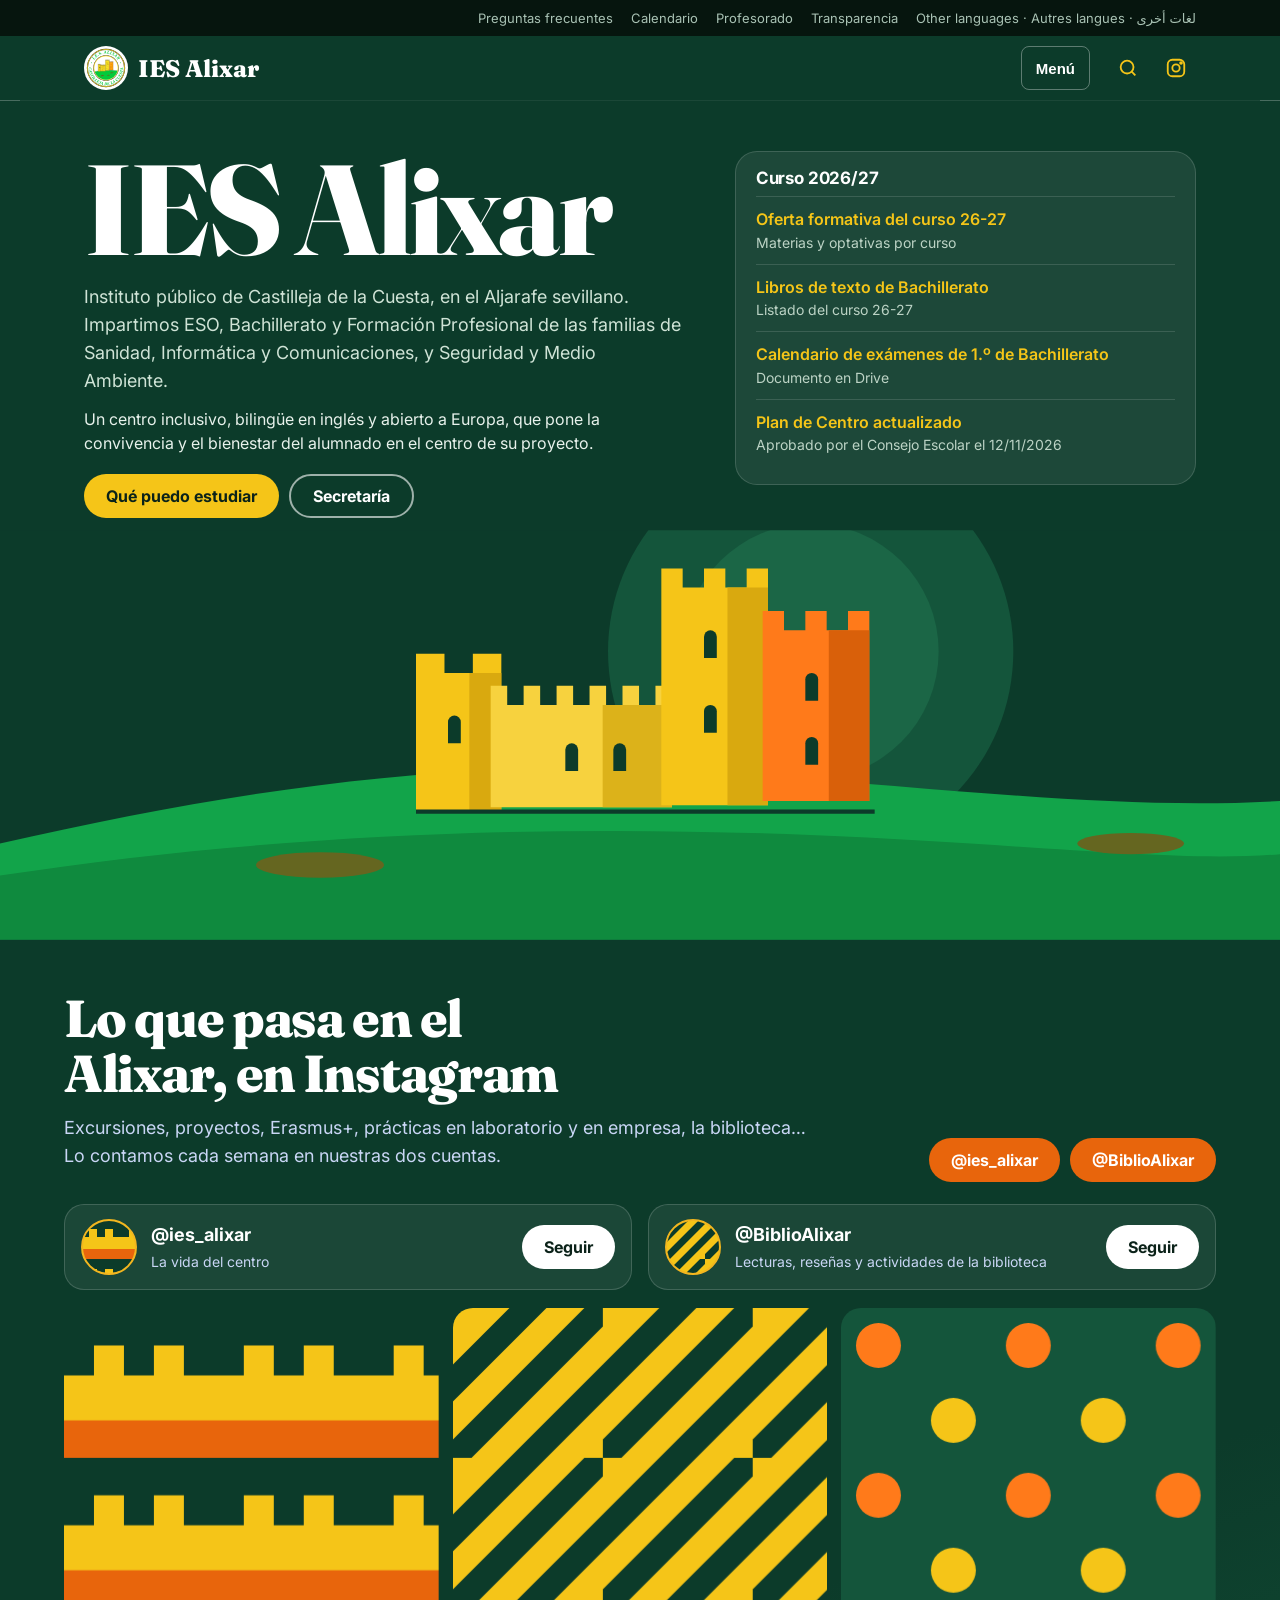
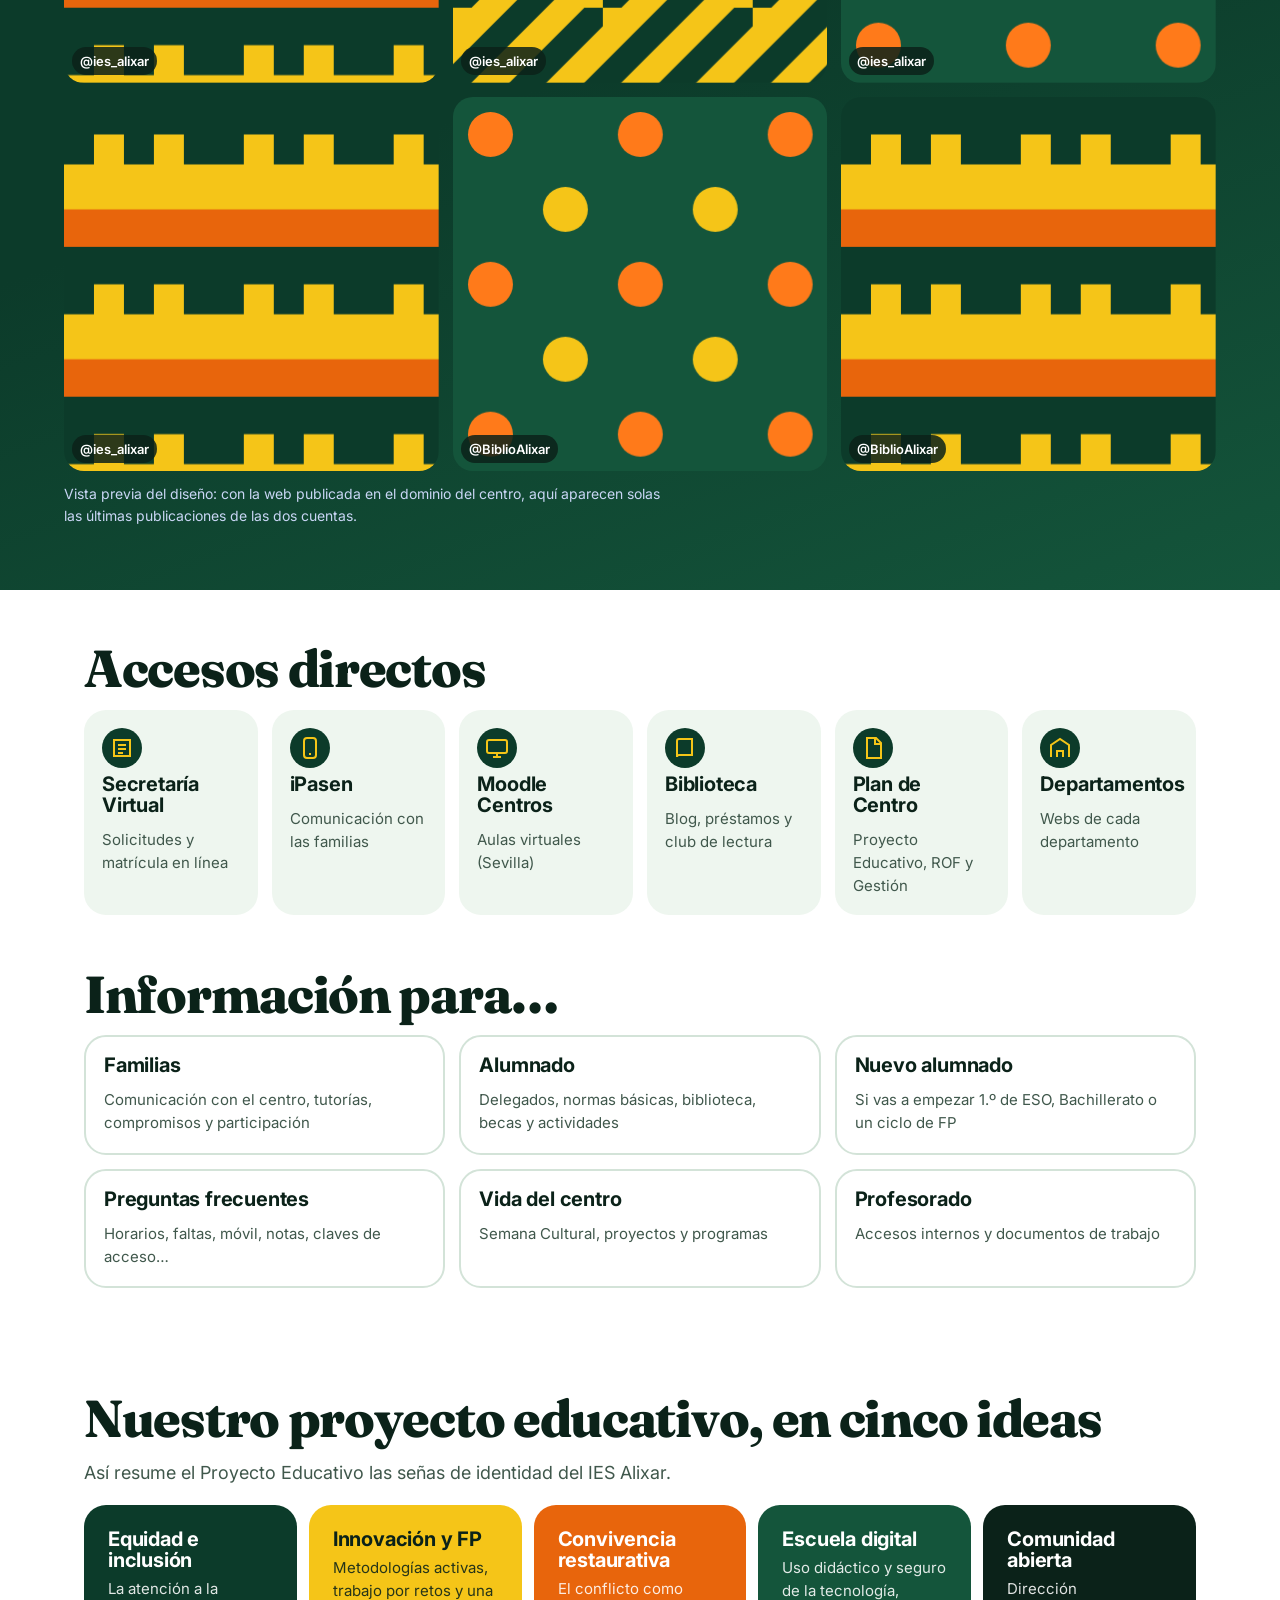
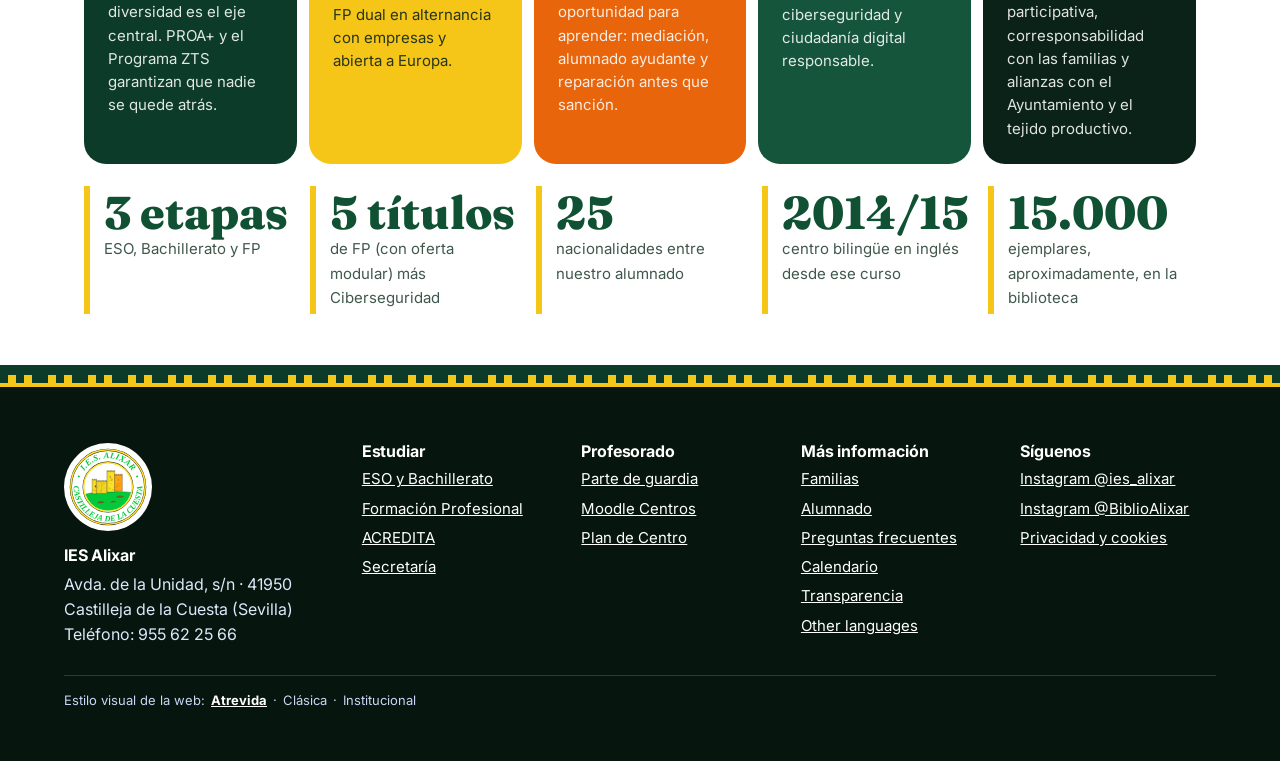
==== commit 64c3529d: "Amplía contenidos según el Plan de Centro (noviembre 2026) Incorpora la ampliación de contenidos ali" ====
--- a/docs/index.html
+++ b/docs/index.html
@@ -466,7 +466,7 @@
   </div>
   <div class="figs">
    <div><b>3 etapas</b><span>ESO, Bachillerato y FP</span></div>
-   <div><b>6 ciclos</b><span>y un curso de especialización en Ciberseguridad</span></div>
+   <div><b>5 títulos</b><span>de FP (con oferta modular) más Ciberseguridad</span></div>
    <div><b>25</b><span>nacionalidades entre nuestro alumnado</span></div>
    <div><b>2014/15</b><span>centro bilingüe en inglés desde ese curso</span></div>
    <div><b>15.000</b><span>ejemplares, aproximadamente, en la biblioteca</span></div>
@@ -476,20 +476,30 @@
 
 <!-- ============ EL CENTRO ============ -->
 <section data-page="centro">
- <div class="band pagehead"><div class="wrap"><h1>El centro</h1><p class="lead">Quiénes somos, qué nos guía y cómo nos organizamos.</p></div></div>
+ <div class="band pagehead"><div class="wrap"><h1>El centro</h1><p class="lead">Quiénes somos, nuestras instalaciones, qué nos guía y cómo nos organizamos.</p></div></div>
  <div class="band wrap side">
   <div>
    <h2>Quiénes somos</h2>
-   <p>El IES Alixar está en Castilleja de la Cuesta, en el Área Metropolitana de Sevilla, a unos 6 km de la capital. Recibimos alumnado de Castilleja, Camas, Bormujos y otras localidades del Aljarafe; en Formación Profesional, de toda la comarca y de Sevilla capital.</p>
-   <p>Trabajamos en dos turnos: por la mañana, ESO, Bachillerato y ciclos formativos; por la tarde, varios grupos de FP. Somos un centro diverso, con alumnado de 25 nacionalidades, y lo entendemos como una riqueza que exige una respuesta educativa inclusiva y equitativa.</p>
+   <p>El IES Alixar se ubica en Castilleja de la Cuesta, en el sector del Aljarafe sevillano, a solo 6 km de la capital. Nuestro centro atiende a las familias de Castilleja de la Cuesta y cuenta con transporte escolar para los núcleos adscritos de Coca y El Carambolo (Camas), además de recibir alumnado de Bormujos y de más de una veintena de localidades del área metropolitana y Sevilla en su Formación Profesional.</p>
+   <p>Organizamos la actividad en dos turnos: por la mañana, ESO, Bachillerato y ciclos formativos; por la tarde, ciclos de Formación Profesional, la oferta modular de Farmacia y las actividades de acompañamiento escolar PROA. Escolarizamos alumnado de 25 nacionalidades distintas, una diversidad cultural y humana que enriquece nuestra comunidad y a la que respondemos con equidad, inclusión y altas expectativas.</p>
    <h3 style="margin-top:22px">Qué alumnado queremos formar</h3>
    <ul class="clean">
-    <li><b>En la ESO</b>, personas que se expresan bien en varias lenguas, razonan con método científico, usan la tecnología con ética y seguridad, y ejercen una ciudadanía democrática e inclusiva.</li>
-    <li><b>En Bachillerato</b>, madurez intelectual, análisis crítico y trabajo autónomo para continuar en la universidad o en la FP de grado superior.</li>
+    <li><b>En la ESO</b>, personas críticas que se comunican con soltura en varias lenguas, aplican el razonamiento científico y matemático a su vida cotidiana, emplean la tecnología con rigor y seguridad, y conviven desde el respeto, la empatía y la igualdad.</li>
+    <li><b>En Bachillerato</b>, madurez intelectual y humana, autonomía de aprendizaje y capacidad de análisis para afrontar con solvencia los estudios universitarios o la Formación Profesional de Grado Superior.</li>
     <li><b>En Formación Profesional</b>, profesionales cualificados y empleables, formados en talleres, laboratorios y empresas del entorno.</li>
    </ul>
-   <h3 style="margin-top:22px">Principios que compartimos</h3>
-   <p>Aprendizaje competencial frente al memorístico, evaluación formativa, Diseño Universal para el Aprendizaje, coeducación e igualdad de género, y compromiso con los Objetivos de Desarrollo Sostenible.</p>
+   <h3 style="margin-top:22px">Principios pedagógicos y organizativos</h3>
+   <p>Aprendizaje competencial, evaluación formativa y continua, Diseño Universal para el Aprendizaje (DUA) para responder a los ritmos de cada estudiante, enfoque preventivo y restaurativo de los conflictos escolares, coeducación e igualdad efectiva, y compromiso con la sostenibilidad y la transformación digital educativa.</p>
+   <h3 style="margin-top:22px">Instalaciones y recursos para el aprendizaje</h3>
+   <p>El instituto dispone de infraestructuras equipadas para la docencia general y la formación técnica especializada:</p>
+   <ul class="clean">
+    <li><b>Aulas Digitales Interactivas (ADI)</b> en todas las enseñanzas, dotadas de paneles interactivos, carros móviles de ordenadores portátiles y conectividad de alta velocidad.</li>
+    <li><b>Laboratorios científicos específicos</b>: laboratorios de Física, Química, Biología y Geología, dotados de instrumental de experimentación y microscopía.</li>
+    <li><b>Talleres y laboratorios de Formación Profesional</b>: laboratorios de Farmacia y Parafarmacia, laboratorios de Análisis Clínico y Microbiología, aulas-taller de Informática y Redes Locales con infraestructura de servidores y ciberseguridad, y laboratorio de Química y Control Ambiental.</li>
+    <li><b>Biblioteca escolar</b>: espacio central de estudio y lectura con más de 15.000 volúmenes catalogados en BiblioWeb Séneca, puestos informáticos y dinamización lectora continuada.</li>
+    <li><b>Espacios artísticos y deportivos</b>: aula de Música, talleres de Educación Plástica y Dibujo Técnico, gimnasio cubierto, pistas polideportivas exteriores y zonas de esparcimiento en patios arbolados.</li>
+    <li><b>Servicios e instalaciones comunes</b>: salón de conferencias y actos, aula de convivencia (Aula ZoCo), despachos de orientación y mediación, y cafetería escolar.</li>
+   </ul>
   </div>
   <div>
    <div class="panel">
@@ -519,35 +529,35 @@
     <div>
      <h3>Órganos de gobierno</h3>
      <ul class="clean">
-      <li><b>Consejo Escolar</b>: órgano de participación de toda la comunidad educativa (profesorado, familias, alumnado, personal de administración y servicios y Ayuntamiento). El alumnado tiene cinco representantes, elegidos cada dos años.</li>
-      <li><b>Claustro de Profesorado</b>: todo el profesorado del centro. Decide sobre los aspectos pedagógicos del Plan de Centro.</li>
-      <li><b>Equipo directivo</b>: dirige y coordina el funcionamiento diario del instituto.</li>
+      <li><b>Consejo Escolar</b>: máximo órgano colegiado de gobierno y participación de la comunidad educativa (profesorado, familias, alumnado, personal de administración y servicios y representación municipal). El alumnado cuenta con cinco representantes elegidos por votación directa y secreta.</li>
+      <li><b>Claustro de Profesorado</b>: órgano de participación técnica de todo el profesorado del centro, responsable de planificar, coordinar y decidir sobre los aspectos educativos.</li>
+      <li><b>Equipo directivo</b>: órgano ejecutivo que lidera pedagógicamente el centro, coordina la gestión y vela por el cumplimiento del Plan de Centro.</li>
      </ul>
      <h3 style="margin-top:18px">Órganos de coordinación docente</h3>
      <ul class="clean">
-      <li><b>Equipos docentes</b>: todo el profesorado de un mismo grupo, coordinado por su tutor o tutora.</li>
-      <li><b>Tutoría</b>: cada grupo tiene un tutor o tutora que orienta al alumnado, coordina al equipo docente y es el contacto con las familias. En grupos de especial complejidad puede haber tutoría compartida.</li>
-      <li><b>Departamentos</b> didácticos y de familia profesional, el <b>Departamento de Orientación</b> y el <b>Departamento de Convivencia e Igualdad</b>.</li>
-      <li><b>Equipo Técnico de Coordinación Pedagógica (ETCP)</b>: coordina las programaciones y las líneas pedagógicas del centro.</li>
+      <li><b>Equipos docentes</b>: profesorado que atiende a cada grupo, coordinado por la tutoría para asegurar la evaluación continua y el acompañamiento personalizado.</li>
+      <li><b>Tutoría y Tutoría Compartida</b>: cada grupo cuenta con un tutor/a de referencia. En grupos con alta diversidad o dinámicas complejas se asigna la figura de tutoría compartida para intensificar el seguimiento.</li>
+      <li><b>Departamentos Didácticos</b> y de Familias Profesionales, <b>Departamento de Orientación</b> y <b>Departamento de Convivencia e Igualdad</b>.</li>
+      <li><b>Equipo Técnico de Coordinación Pedagógica (ETCP)</b>: órgano que integra a las jefaturas de departamento y dirección para coordinar las directrices pedagógicas y proyectos de centro.</li>
      </ul>
     </div>
     <div>
      <div class="panel">
       <h3>Nuestras líneas estratégicas</h3>
       <ul class="clean">
-       <li><b>Desarrollo competencial integral</b>: que todo el alumnado alcance el perfil de salida y sepa aplicar lo aprendido a situaciones reales.</li>
-       <li><b>Cultura de paz y bienestar</b>: un clima escolar seguro, con el Departamento de Convivencia e Igualdad y la Coordinación de Bienestar y Protección.</li>
-       <li><b>Impulso a la Formación Profesional</b>: una FP dual y modular conectada con las empresas del entorno.</li>
-       <li><b>Ciudadanía ética y segura</b>: alumnado crítico y responsable, también en el uso de la tecnología.</li>
+       <li><b>Desarrollo competencial integral</b>: consolidar el perfil de salida y la aplicación práctica de los saberes en contextos reales mediante metodologías activas y DUA.</li>
+       <li><b>Cultura de paz y convivencia positiva</b>: enfoque restaurativo del conflicto a través del Departamento de Convivencia e Igualdad, el Aula ZoCo y la mediación escolar.</li>
+       <li><b>Formación Profesional Dual e innovadora</b>: vinculación estrecha con el tejido empresarial del Aljarafe y Sevilla, flexibilidad modular e internacionalización Erasmus+.</li>
+       <li><b>Transformación digital y pensamiento crítico</b>: alfabetización informacional, ciberseguridad, competencia digital docente y alumnado ético.</li>
       </ul>
      </div>
      <div class="panel" id="horario">
-      <h3>Horario general</h3>
+      <h3>Horario general y accesos</h3>
       <ul class="clean" style="margin:0">
-       <li>La jornada de mañana empieza a las <b>8:15</b>. La puerta del edificio se cierra cinco minutos después del timbre de entrada.</li>
-       <li>Por la tarde hay grupos de Formación Profesional y las actividades del PROA (de lunes a jueves, de 16:00 a 18:00).</li>
-       <li>Secretaría atiende los días lectivos de 9:00 a 14:00.</li>
-       <li>La cafetería abre de 8:15 a 14:30 y, en el turno de tarde, al menos durante el recreo.</li>
+       <li><b>Turno de mañana</b>: las puertas del recinto escolar se abren a las <b>8:00</b> y las clases comienzan a las <b>8:15</b>. Por motivos de seguridad y custodia de menores, las puertas exteriores se cierran tras la entrada. El alumnado que llega con retraso es atendido y registrado por Conserjería para su incorporación a clase (anotándose en Séneca a partir de 5 minutos).</li>
+       <li><b>Turno de tarde</b>: enseñanzas de Formación Profesional y programa de acompañamiento escolar PROA (lunes a jueves de 16:00 a 18:00).</li>
+       <li><b>Secretaría</b>: atención a familias y gestiones administrativas los días lectivos de 9:00 a 14:00. La mayoría de trámites pueden realizarse telemáticamente en la Secretaría Virtual de la Junta de Andalucía.</li>
+       <li><b>Cafetería escolar</b>: abierta de 8:15 a 14:30 y, en el turno de tarde, durante los periodos de descanso lectivo.</li>
       </ul>
      </div>
     </div>
@@ -565,7 +575,7 @@
  </div>
  <div class="band wrap" id="departamentos" style="padding-top:0">
   <h2>Departamentos</h2>
-  <p>Cada departamento tiene su propia web con programaciones, materiales y novedades.</p>
+  <p>Programaciones didácticas, criterios de evaluación, criterios de calificación y recursos de los departamentos didácticos y de familia profesional del centro (conforme al Proyecto Educativo, Cultura Clásica se integra en el Departamento de Lengua Castellana y Cultura Clásica).</p>
   <div class="tiles" data-deps style="margin-top:14px"></div>
  </div>
 </section>
@@ -579,19 +589,19 @@
    <button role="tab" aria-selected="true" data-t="e1">1.º ESO</button><button role="tab" aria-selected="false" data-t="e2">2.º ESO</button><button role="tab" aria-selected="false" data-t="e3">3.º ESO</button><button role="tab" aria-selected="false" data-t="e4">4.º ESO</button>
   </div>
   <div class="course on" id="e1"><div class="two">
-   <div><h3>1.º de ESO</h3><p>Régimen general, apoyo, compensatoria y bilingüe. En el grupo bilingüe se imparten en inglés Biología y Geología, Geografía e Historia, Educación Física y Educación Plástica (11 horas).</p><p>Segunda lengua: Francés o Área Lingüística de Carácter Transversal, para reforzar la competencia lingüística.</p></div>
+   <div><h3>1.º de ESO</h3><p>Régimen general, apoyo, compensatoria y bilingüe. En el grupo bilingüe se vehiculan en inglés las áreas no lingüísticas: Biología y Geología, Geografía e Historia, Educación Física y Educación Plástica (más 4 horas semanales de Inglés como primera lengua extranjera).</p><p>Segunda lengua: Francés o Área Lingüística de Carácter Transversal (ACLT), dirigida al alumnado que precisa reforzar la competencia en comunicación lingüística.</p></div>
    <div class="panel"><h3>Optativas (se elige una)</h3><ul class="chips"><li>Oratoria y Debate</li><li>Computación y Robótica</li><li>Cultura Clásica</li><li>Taller de Técnicas Artísticas</li></ul></div>
   </div></div>
   <div class="course" id="e2"><div class="two">
-   <div><h3>2.º de ESO</h3><p>Régimen general, apoyo, compensatoria y bilingüe. En el grupo bilingüe se imparten en inglés Matemáticas, Física y Química y Tecnología y Digitalización (14 horas).</p></div>
+   <div><h3>2.º de ESO</h3><p>Régimen general, apoyo, compensatoria y bilingüe. En el grupo bilingüe se imparten en inglés: Matemáticas, Física y Química y Tecnología y Digitalización (más 4 horas semanales de Inglés como primera lengua extranjera).</p></div>
    <div class="panel"><h3>Optativas (se elige una)</h3><ul class="chips"><li>Oratoria y Debate</li><li>Segunda Lengua Extranjera</li><li>Proyecto de Educación Plástica y Audiovisual</li><li>Computación y Robótica</li><li>Cultura Clásica</li></ul></div>
   </div></div>
   <div class="course" id="e3"><div class="two">
-   <div><h3>3.º de ESO</h3><p>Régimen general, bilingüe (16 horas en inglés) y primer curso del Programa de Diversificación Curricular, organizado en un ámbito lingüístico y social y otro científico-tecnológico.</p></div>
+   <div><h3>3.º de ESO</h3><p>Régimen general, bilingüe (materias en inglés: Biología y Geología, Física y Química, Geografía e Historia, Educación Plástica y Tecnología; más 4 horas de Inglés) y primer curso del Programa de Diversificación Curricular (PDC), estructurado en ámbito lingüístico y social y científico-tecnológico.</p></div>
    <div class="panel"><h3>Optativas (se elige una)</h3><ul class="chips"><li>Computación y Robótica</li><li>Cultura del Flamenco</li><li>Segunda Lengua Extranjera</li><li>Cultura Clásica</li><li>Oratoria y Debate</li><li>Diseño e Impresión 3D</li></ul></div>
   </div></div>
   <div class="course" id="e4"><div class="two">
-   <div><h3>4.º de ESO</h3><ul class="clean"><li><b>Enseñanzas académicas</b>, hacia el Bachillerato: itinerario de Ciencias y Tecnología o de Humanidades y Ciencias Sociales.</li><li><b>Enseñanzas aplicadas</b>, hacia la Formación Profesional, con Formación y Orientación Personal y Profesional y Tecnología.</li><li><b>2.º del Programa de Diversificación Curricular.</b></li></ul><p>Geografía e Historia y Educación Física se imparten en inglés en el grupo bilingüe.</p></div>
+   <div><h3>4.º de ESO</h3><ul class="clean"><li><b>Enseñanzas académicas</b>, con itinerarios hacia el Bachillerato: Ciencias y Tecnología o Humanidades y Ciencias Sociales.</li><li><b>Enseñanzas aplicadas</b>, orientadas hacia la Formación Profesional, cursando Formación y Orientación Personal y Profesional y Tecnología.</li><li><b>2.º del Programa de Diversificación Curricular (PDC)</b>, orientado a la titulación de Graduado en ESO.</li></ul><p>En el grupo bilingüe se imparten en inglés Geografía e Historia y Educación Física (y en el PDC, el Ámbito Científico-Tecnológico; más 4 horas de Inglés).</p></div>
    <div class="panel"><h3>Optativas</h3><ul class="chips"><li>Francés</li><li>Música</li><li>Tecnología</li><li>Digitalización</li><li>Expresión Artística</li><li>Ampliación de Cultura Clásica</li><li>Cultura Científica</li><li>Filosofía</li><li>Dibujo Técnico</li><li>Medios de Comunicación</li><li>Métodos de las Ciencias</li><li>Aprendizaje Social y Emocional</li></ul></div>
   </div></div>
  </div>
@@ -682,25 +692,28 @@
  </div>
  <div class="band wrap two">
   <div id="diversidad">
-   <h2>Atención a la diversidad</h2>
-   <p>La atención a la diversidad es el eje del Proyecto Educativo. Las medidas, de menos a más específicas:</p>
-   <ul class="clean">
-    <li><b>Para todo el alumnado</b>: Diseño Universal para el Aprendizaje, grupos heterogéneos y desdobles o agrupamientos flexibles en materias instrumentales.</li>
-    <li><b>Área Lingüística de Carácter Transversal (ACLT)</b> en 1.º de ESO, en lugar del francés, para reforzar la lengua.</li>
-    <li><b>Programas de refuerzo del aprendizaje</b> (también para materias pendientes) y <b>programas de profundización</b>.</li>
-    <li><b>Programa de Diversificación Curricular</b> en 3.º y 4.º de ESO, organizado por ámbitos y orientado a obtener el título. Su alumnado participa también en el programa bilingüe.</li>
-    <li><b>Atención específica</b> al alumnado con necesidades específicas de apoyo educativo, con profesorado de Pedagogía Terapéutica.</li>
-    <li><b>Flexibilidad</b> para quienes compaginan estudios oficiales de música o danza o son deportistas de rendimiento: adaptación de fechas de pruebas y entregas.</li>
+   <h2>Atención a la diversidad e inclusión</h2>
+   <p>La atención personalizada es el núcleo del Proyecto Educativo del IES Alixar. Aplicamos un conjunto escalonado de medidas para que cada alumno y alumna avance según sus posibilidades:</p>
+   <ul class="clean">
+    <li><b>Diseño Universal para el Aprendizaje (DUA)</b>: adaptación de metodologías, materiales y formas de evaluación en todas las aulas ordinarias.</li>
+    <li><b>Área Lingüística de Carácter Transversal (ACLT)</b>: alternativa al Francés en 1.º de ESO para consolidar destrezas instrumentales de lectura, escritura y expresión oral.</li>
+    <li><b>Programas de Refuerzo del Aprendizaje (PRA)</b>: apoyo específico preventivo a lo largo del curso y seguimiento para la recuperación de materias pendientes (con informe trimestral en el Punto de Recogida de iPasen).</li>
+    <li><b>Programas de Profundización</b>: enriquecimiento curricular y tareas de investigación para alumnado con altas capacidades o alto rendimiento académico.</li>
+    <li><b>Plan de Razonamiento Matemático</b>: 3 sesiones semanales de 30 minutos orientadas a la deducción lógica, resolución creativa de problemas y cálculo contextualizado.</li>
+    <li><b>Programa de Diversificación Curricular (PDC)</b> en 3.º y 4.º de ESO: estructurado en ámbitos interdisciplinares orientado a la titulación, con participación en las actividades del centro y el programa bilingüe.</li>
+    <li><b>Aula de Apoyo a la Integración</b>: atención especializada con profesorado de Pedagogía Terapéutica (PT) para alumnado con Necesidades Educativas Especiales (NEE).</li>
+    <li><b>Programa ZTS y PROA+</b>: medidas de compensación educativa y acompañamiento socioeducativo en horario lectivo y de tarde.</li>
+    <li><b>Flexibilidad para deportistas y enseñanzas artísticas</b>: adaptación de fechas de controles y entregas para quienes compaginan el instituto con el Conservatorio o deporte oficial de alto rendimiento.</li>
    </ul>
   </div>
   <div id="orientacion">
-   <h2>Orientación</h2>
-   <p>El Departamento de Orientación y las tutorías acompañan al alumnado durante toda su etapa en el centro:</p>
-   <ul class="clean">
-    <li><b>Tránsito desde Primaria</b>, en coordinación con los colegios adscritos.</li>
-    <li><b>Orientación académica y profesional</b>: elección de optativas e itinerario en 4.º de ESO, de modalidad de Bachillerato y de estudios posteriores.</li>
-    <li><b>Prevención del absentismo</b> y seguimiento cercano, sobre todo en 1.º y 2.º de ESO.</li>
-    <li><b>Tutoría con las familias</b>, presencial o, si la familia lo pide, por videoconferencia.</li>
+   <h2>Departamento de Orientación</h2>
+   <p>El Departamento de Orientación y la red de tutorías acompañan al alumnado y a las familias durante toda su trayectoria en el instituto:</p>
+   <ul class="clean">
+    <li><b>Plan de Tránsito con Primaria</b>: coordinación con los equipos directivos y de orientación de los cinco CEIP adscritos para facilitar el paso a 1.º de ESO.</li>
+    <li><b>Orientación académica y vocacional</b>: talleres, dinámicas de autoconocimiento y asesoramiento individualizado en 4.º de ESO y Bachillerato para la elección de itinerarios, grados universitarios o ciclos formativos.</li>
+    <li><b>Detección temprana y prevención del absentismo</b>: seguimiento sistemático de asistencia en 1.º y 2.º de ESO en coordinación con Jefatura y los Servicios Sociales Municipales.</li>
+    <li><b>Atención a las familias</b>: entrevistas individualizadas con el orientador/a y la tutoría (presenciales o por videoconferencia) para coordinar medidas de apoyo.</li>
    </ul>
    <div class="row"><a class="btn alt" href="https://sites.google.com/g.educaand.es/dpto-orientacion-alixar/inicio">Web del Departamento de Orientación</a></div>
   </div>
@@ -720,7 +733,7 @@
 
 <!-- ============ FP ============ -->
 <section data-page="fp">
- <div class="band pagehead"><div class="wrap"><h1>Formación Profesional</h1><p class="lead">Seis ciclos formativos y un curso de especialización en tres familias profesionales, con formación en empresa y movilidades Erasmus+. ¿Tienes experiencia laboral? Mira también <a href="#acredita">ACREDITA</a>.</p></div></div>
+ <div class="band pagehead"><div class="wrap"><h1>Formación Profesional</h1><p class="lead">Cinco títulos formativos (con modalidad modular en turno de tarde) y un curso de especialización en tres familias profesionales, con formación dual en centros de trabajo y movilidades internacionales Erasmus+. ¿Tienes experiencia laboral? Mira también <a href="#acredita">ACREDITA</a>.</p></div></div>
  <div class="band wrap">
   <div class="fam">
    <h3>Informática y Comunicaciones</h3>
@@ -885,52 +898,54 @@
 
 <!-- ============ CONVIVENCIA Y PROGRAMAS ============ -->
 <section data-page="convivencia">
- <div class="band pagehead"><div class="wrap"><h1>Convivencia y vida del centro</h1><p class="lead">Normas, bienestar, apoyo al aprendizaje, biblioteca, bilingüismo, proyectos y planes en los que participa el centro.</p></div></div>
+ <div class="band pagehead"><div class="wrap"><h1>Convivencia y vida del centro</h1><p class="lead">Normas, cultura de paz, bienestar del alumnado, biblioteca escolar, refuerzo educativo y proyectos transversales.</p></div></div>
  <div class="band wrap two">
   <div>
-   <h2>Convivencia restaurativa</h2>
-   <p>En el Alixar el conflicto se entiende como una oportunidad pedagógica. Priorizamos la mediación y el compromiso de reparación sobre la sanción.</p>
-   <ul class="clean">
-    <li><b>Departamento de Convivencia e Igualdad</b>: trabaja la gestión emocional, la asertividad y el bienestar del alumnado.</li>
-    <li><b>Alumnado Ayudante y Mentor</b>: estudiantes formados para acompañar y mediar entre iguales.</li>
-    <li><b>Coordinación de Bienestar y Protección</b>: referente de seguridad y buen trato para toda la comunidad.</li>
-    <li><b>Compromisos de convivencia</b> con las familias.</li>
-   </ul>
-   <div class="row"><a class="btn alt" href="https://drive.google.com/file/d/1cIuzuRoGs8hNf13r9523unPR3uKpjxow/view">Plan de Convivencia</a></div>
-  </div>
-  <div>
-   <h2>Refuerzo por la tarde: PROA</h2>
-   <p>Actividades gratuitas de refuerzo y apoyo para el alumnado propuesto por su equipo educativo, de lunes a jueves de 16:00 a 18:00, con mentores.</p>
-   <ul class="clean">
-    <li>Acompañamiento escolar: comprensión lectora, razonamiento matemático, técnicas de estudio.</li>
-    <li>Acompañamiento lingüístico para alumnado que está aprendiendo español.</li>
-   </ul>
-   <p>El centro desarrolla también el Programa ZTS como medida estratégica de compensación educativa.</p>
+   <h2>Convivencia restaurativa y mediación</h2>
+   <p>En el IES Alixar entendemos la convivencia escolar desde un enfoque preventivo, dialógico y restaurativo. Cuando surge un conflicto, priorizamos la toma de conciencia, la mediación entre iguales y el compromiso de reparación sobre la mera sanción punitiva.</p>
+   <ul class="clean">
+    <li><b>Departamento de Convivencia e Igualdad</b>: coordina las actuaciones preventivas, los talleres de gestión emocional y las intervenciones ante dinámicas grupales complejas.</li>
+    <li><b>Aula de Convivencia (Aula ZoCo)</b>: espacio pedagógico de acogida, reflexión guiada y mediación para alumnado derivado ante incidencias contrarias a las normas, supervisado permanentemente por profesorado.</li>
+    <li><b>Alumnado Ayudante y Mentor</b>: alumnado seleccionado y formado para detectar precozmente situaciones de aislamiento o desavenencias, facilitando la acogida y la mediación entre compañeros.</li>
+    <li><b>Coordinación de Bienestar y Protección (LOPIVI)</b>: figura garante del buen trato y la seguridad física y emocional de los menores, encargada de la prevención y actuación ante cualquier forma de violencia o riesgo.</li>
+    <li><b>Compromisos Educativos y de Convivencia</b>: acuerdos individualizados firmados entre el centro y las familias para encauzar el progreso académico y la convivencia positiva.</li>
+   </ul>
+   <div class="row"><a class="btn alt" href="https://drive.google.com/file/d/1cIuzuRoGs8hNf13r9523unPR3uKpjxow/view">Plan de Convivencia en Drive</a></div>
+  </div>
+  <div>
+   <h2>Refuerzo por la tarde: Programa PROA+</h2>
+   <p>Medida de acompañamiento escolar gratuito impartida de lunes a jueves, de 16:00 a 18:00, con mentores específicos para el alumnado propuesto por los equipos docentes:</p>
+   <ul class="clean">
+    <li><b>Acompañamiento escolar</b>: afianzamiento de técnicas de estudio, razonamiento lógico-matemático y hábito de trabajo autónomo.</li>
+    <li><b>Acompañamiento lingüístico</b>: refuerzo intensivo del español como lengua de aprendizaje para alumnado de incorporación tardía al sistema educativo.</li>
+   </ul>
+   <h3 style="margin-top:18px">Programa ZTS (Zona de Transformación Social)</h3>
+   <p>Recursos específicos con profesorado de apoyo y orientador/a para favorecer la igualdad de oportunidades, la permanencia escolar y la inserción educativa y sociolaboral.</p>
   </div>
  </div>
  <div class="band wrap two" id="normas">
   <div>
-   <h2>Normas básicas de convivencia</h2>
-   <ul class="clean">
-    <li><b>Puntualidad</b>: la puerta se cierra cinco minutos después del timbre de las 8:15. Los retrasos se registran.</li>
-    <li><b>Asistencia</b>: las faltas se justifican por los cauces que indica el centro. A partir de 25 horas sin justificar en un mes (o el 25 % de las horas lectivas) se considera absentismo, aunque la tutoría actúa antes si ve riesgo.</li>
-    <li><b>Móvil</b>: su uso está restringido en todo el recinto y durante todo el horario lectivo, incluidos los cambios de clase. Solo se usa cuando el profesorado lo pauta para una actividad.</li>
+   <h2>Normas del centro y seguridad escolar</h2>
+   <ul class="clean">
+    <li><b>Puntualidad y acceso matinal</b>: las puertas del centro se abren a las 8:00 y las clases empiezan a las <b>8:15</b>. La puerta se cierra cinco minutos después del timbre. Quien llega tarde entra por Conserjería, donde se registra el retraso en una tablet (los retrasos superiores a cinco minutos se anotan en Séneca).</li>
+    <li><b>Asistencia y justificación de faltas</b>: las familias deben justificar cualquier ausencia a través de iPasen o con justificante documental. A partir de 25 horas lectivas no justificadas en un mes (o el 25% de las horas lectivas) se activa preceptivamente el protocolo con Servicios Sociales y la Comisión Municipal de Absentismo de Castilleja de la Cuesta.</li>
+    <li><b>Teléfonos móviles y dispositivos personales (ROF 3.9)</b>: queda restringido su uso y exhibición en todo el recinto y durante toda la jornada escolar (incluidos recreos y cambios de clase). Únicamente se permite su uso puntual en clase cuando el profesorado lo autorice expresamente como recurso didáctico. Fuera de esa excepción, debe permanecer apagado o en silencio y guardado. <b>Por normativa del centro, el personal del instituto no puede custodiar ni guardar dispositivos del alumnado</b>, no responsabilizándose el centro de extravíos, roturas o hurtos. Su uso no autorizado conlleva corrección disciplinaria según el Plan de Convivencia y el compromiso firmado de uso responsable.</li>
     <li><b>Imagen</b>: está prohibido hacer fotografías o grabaciones en el centro sin autorización.</li>
-    <li><b>Recreos</b>: en patios, pistas y cafetería; las aulas quedan cerradas.</li>
-    <li><b>Salidas</b>: no se puede salir del recinto durante la jornada sin permiso previo por escrito.</li>
-   </ul>
-   <p class="src">Resumen del Plan de Convivencia y del Reglamento de Organización y Funcionamiento.</p>
+    <li><b>Permanencia en el centro</b>: el alumnado menor de edad no puede salir del recinto durante la jornada escolar (incluidos los recreos) salvo que sea recogido personalmente por su padre, madre o tutor legal o cuente con autorización oficial por escrito.</li>
+    <li><b>Cuidado de las instalaciones</b>: el mobiliario, los dispositivos digitales, los libros y las zonas verdes deben cuidarse; los desperfectos intencionados conllevan la obligación de reparación económica y tareas en beneficio de la comunidad escolar.</li>
+   </ul>
+   <p class="src">Resumen de los apartados 3.2 y 3.9 del Reglamento de Organización y Funcionamiento (ROF).</p>
   </div>
   <div id="bienestar">
-   <h2>Bienestar emocional</h2>
-   <ul class="clean">
-    <li><b>Aula ZOCO</b>: espacio de acogida, calma y reflexión para el alumnado que lo necesita, organizado por el Departamento de Convivencia e Igualdad.</li>
-    <li><b>«Hablemos bonito»</b>: proyecto de la Red Andaluza Escuela: Espacio de Paz para mejorar las relaciones, las habilidades sociales y la comunicación del alumnado.</li>
-    <li><b>Coordinación de Bienestar y Protección</b>: figura de referencia para prevenir, detectar y actuar ante cualquier situación de violencia.</li>
-    <li><b>Tutoría y Departamento de Orientación</b>: la primera puerta a la que llamar.</li>
-    <li><b>Protocolos</b> de la Junta de Andalucía ante acoso escolar, agresiones al profesorado o identidad de género, entre otros.</li>
-   </ul>
-   <div class="note">Si necesitas hablar con alguien fuera del centro: <b>Teléfono ANAR de ayuda a niños y adolescentes, 900 20 20 10</b> (gratuito, las 24 horas).</div>
+   <h2>Bienestar emocional y apoyo</h2>
+   <ul class="clean">
+    <li><b>Aula de Convivencia (Aula ZoCo)</b>: entorno tranquilo para la reflexión, la autorregulación y la reconciliación ante situaciones de conflicto escolar.</li>
+    <li><b>Proyecto «Hablemos bonito»</b>: iniciativa de la Red Andaluza Escuela: Espacio de Paz centrada en la asertividad, el lenguaje constructivo y la erradicación del insulto y la burla.</li>
+    <li><b>Coordinación de Bienestar y Protección</b>: interlocución directa para prevenir situaciones de acoso escolar, ciberacoso y discriminación.</li>
+    <li><b>Tutoría personalizada y Orientación</b>: atención cercana al alumnado ante dificultades académicas, de relación o familiares.</li>
+    <li><b>Protocolos institucionales</b>: aplicación de los protocolos de la Junta de Andalucía ante acoso escolar, maltrato infantil, violencia de género o identidad de género.</li>
+   </ul>
+   <div class="note"><b>¿Necesitas ayuda confidencial fuera del centro?</b><br>Teléfono ANAR de Ayuda a Niños y Adolescentes: <b>900 20 20 10</b> (gratuito, anónimo y disponible 24 horas).</div>
   </div>
  </div>
  <div class="band" style="background:var(--tile)">
@@ -990,48 +1005,48 @@
 
 <!-- ============ FAMILIAS ============ -->
 <section data-page="familias">
- <div class="band pagehead"><div class="wrap"><h1>Familias</h1><p class="lead">Cómo comunicaros con el centro, seguir el curso de vuestros hijos e hijas y participar en la vida del instituto.</p></div></div>
+ <div class="band pagehead"><div class="wrap"><h1>Familias</h1><p class="lead">Cómo comunicaros con el centro, seguir la evolución académica de vuestros hijos e hijas y participar activamente en la comunidad educativa.</p></div></div>
  <div class="band wrap side">
   <div>
-   <h2>Comunicación con el centro</h2>
-   <ul class="clean">
-    <li><b>iPasen</b> es el canal oficial para las comunicaciones habituales: mensajes con la tutoría y el profesorado, faltas de asistencia, calificaciones y autorizaciones.</li>
-    <li><b>Entrevistas con la tutoría</b>: cada tutor o tutora tiene un horario de atención a familias. La cita se pide por iPasen.</li>
-    <li><b>Tutoría por videoconferencia</b>: si la familia lo solicita expresamente, la entrevista puede hacerse en línea con la cuenta corporativa del centro.</li>
-    <li><b>Reunión inicial</b>: al comienzo del curso, cada tutoría reúne a las familias de su grupo para presentar el curso y elegir a los delegados de familias.</li>
-    <li><b>Datos de contacto</b>: mantened siempre actualizados el domicilio y los teléfonos, y avisad en Secretaría de cualquier cambio.</li>
+   <h2>Comunicación y seguimiento escolar</h2>
+   <ul class="clean">
+    <li><b>iPasen y Punto de Recogida</b>: es el canal telemático oficial para consultar calificaciones, avisos de faltas de asistencia, autorizaciones de salidas, circulares y descarga digital de boletines, consejos orientadores e informes de materias pendientes.</li>
+    <li><b>Entrevistas con la tutoría</b>: cada tutor o tutora dispone de una hora semanal fijada de atención a familias. La cita previa se pide por iPasen.</li>
+    <li><b>Tutoría presencial o por videoconferencia</b>: a petición de la familia, la reunión de tutoría puede realizarse telemáticamente mediante Google Meet con la cuenta institucional de centro.</li>
+    <li><b>Reunión general de inicio de curso</b>: en las primeras semanas de octubre, las tutorías convocan a las familias para exponer los criterios pedagógicos, la organización del grupo y proceder a la elección de la delegación de familias.</li>
+    <li><b>Datos de contacto y salud escolar</b>: es fundamental mantener al día los teléfonos y correos en iPasen o Secretaría. Si un alumno o alumna precisa atención médica continuada o pauta de medicación de urgencia, la familia debe presentar el informe facultativo oficial en Secretaría para su custodia y conocimiento por el profesorado de guardia.</li>
    </ul>
    <p class="note">Las comunicaciones con datos académicos o personales del alumnado solo se hacen por canales oficiales (iPasen, Séneca y el correo corporativo del centro), nunca por aplicaciones de mensajería particulares.</p>
-   <h2 style="margin-top:28px">Compromisos educativos y de convivencia</h2>
-   <p>Son acuerdos por escrito entre la familia, la tutoría y, si hace falta, el Departamento de Convivencia e Igualdad, para mejorar el rendimiento o la integración del alumno o alumna. Se proponen cuando hay dificultades y se revisan periódicamente.</p>
-   <h2 style="margin-top:28px">Participación</h2>
-   <ul class="clean">
-    <li><b>Delegados y delegadas de familias</b>: uno por grupo. Recogen las inquietudes de las familias, facilitan la comunicación con la tutoría y el profesorado y colaboran en la mejora de la convivencia.</li>
-    <li><b>Consejo Escolar</b>: las familias tienen representantes en el máximo órgano de participación del centro.</li>
-    <li><b>Asociación de Madres y Padres (AMPA)</b>: el instituto la considera un aliado y facilita espacios físicos y digitales para su actividad. Si queréis participar en ella o ayudar a impulsarla, contactad con la Dirección.</li>
+   <h2 style="margin-top:28px">Compromisos Educativos y de Convivencia</h2>
+   <p>Constituyen un instrumento de colaboración formal entre la familia y el centro educativo, contemplado en el ROF. Se suscriben cuando se detectan dificultades de rendimiento escolar o de convivencia con el fin de acordar pautas coordinadas de apoyo y seguimiento semanal.</p>
+   <h2 style="margin-top:28px">Participación y representación</h2>
+   <ul class="clean">
+    <li><b>Delegaciones de familias</b>: una persona delegada y subdelegada por grupo aula para canalizar iniciativas, favorecer el clima de diálogo y colaborar con la tutoría.</li>
+    <li><b>Consejo Escolar</b>: representantes electos del sector de madres y padres con voz y voto en la aprobación del presupuesto, Plan de Centro y decisiones de gestión.</li>
+    <li><b>AMPA del IES Alixar</b>: cauce asociativo para impulsar iniciativas culturales, mejora de equipamientos y actividades formativas para madres y padres.</li>
    </ul>
   </div>
   <div>
    <div class="panel"><h3>Accesos rápidos</h3><ul class="clean" style="margin:0">
-    <li><a href="https://www.juntadeandalucia.es/educacion/portalseneca/web/pasen/inicio">iPasen</a></li>
-    <li><a href="#claves">Clave iANDE y recuperar la contraseña de iPasen</a></li>
-    <li><a href="https://www.juntadeandalucia.es/educacion/secretariavirtual/">Secretaría Virtual</a></li>
+    <li><a href="https://www.juntadeandalucia.es/educacion/portalseneca/web/pasen/inicio">Acceso a iPasen</a></li>
+    <li><a href="#claves">Clave iANDE y recuperación de contraseñas</a></li>
+    <li><a href="https://www.juntadeandalucia.es/educacion/secretariavirtual/">Secretaría Virtual de la Junta</a></li>
     <li><a href="#calendario">Calendario del curso</a></li>
-    <li><a href="#normas">Normas básicas de convivencia</a></li>
-    <li><a href="#evaluacion">Evaluación y reclamaciones</a></li>
+    <li><a href="#normas">Normas de convivencia del ROF</a></li>
+    <li><a href="#evaluacion">Evaluación, aclaraciones y reclamaciones</a></li>
     <li><a href="#faq">Preguntas frecuentes</a></li>
    </ul></div>
-   <div class="panel"><h3>Secretaría</h3><p style="margin:0">Días lectivos, de 9:00 a 14:00<br>Teléfono: 955 62 25 66</p></div>
+   <div class="panel"><h3>Atención de Secretaría</h3><p style="margin:0">Días lectivos, de 9:00 a 14:00<br>Teléfono: 955 62 25 66<br><span class="small">Avda. de la Unidad, s/n, Castilleja de la Cuesta</span></p></div>
   </div>
  </div>
  <div class="band" style="background:var(--tile)" id="nuevo">
   <div class="wrap">
    <h2>¿Vais a empezar en el Alixar?</h2>
    <div class="official">
-    <div class="panel"><h3>De 6.º de Primaria a 1.º de ESO</h3><p style="margin:0">El centro coordina el tránsito con los cinco colegios adscritos, que tienen plazas reservadas en 1.º de ESO. La tutoría y el Departamento de Orientación acompañan de cerca el primer curso.</p></div>
-    <div class="panel"><h3>Bachillerato</h3><p style="margin:0">Mucho alumnado de 1.º de Bachillerato llega de otros centros. Revisad las <a href="#oferta">modalidades e itinerarios</a> y la <a href="#optativas">descripción de las optativas</a> antes de matricularos.</p></div>
-    <div class="panel"><h3>Formación Profesional</h3><p style="margin:0">Consultad la <a href="#fp">oferta de ciclos</a> y el procedimiento oficial de admisión en el <a href="https://www.juntadeandalucia.es/educacion/portales/es/web/escolarizacion/formacion-profesional/calendario-general-fp">calendario de escolarización de FP</a>.</p></div>
-    <div class="panel"><h3>Jornada de puertas abiertas</h3><p style="margin:0">La fecha se anuncia cada curso en iPasen y en el Instagram del centro, <a href="https://www.instagram.com/ies_alixar/">@ies_alixar</a>.</p></div>
+    <div class="panel"><h3>De 6.º de Primaria a 1.º de ESO</h3><p style="margin:0">El centro coordina el Plan de Tránsito con los colegios adscritos de Castilleja de la Cuesta y Camas, con reserva de plaza, jornadas de acogida y acompañamiento inicial con el Departamento de Orientación.</p></div>
+    <div class="panel"><h3>Acceso a Bachillerato</h3><p style="margin:0">Acogemos alumnado de la ESO propia y de centros del entorno. Consulta las tres modalidades (Ciencias y Tecnología, Humanidades y Ciencias Sociales, y Bachillerato General) y el <a href="#optativas">catálogo de optativas</a>.</p></div>
+    <div class="panel"><h3>Acceso a Formación Profesional</h3><p style="margin:0">Revisa la oferta de ciclos formativos de Grado Medio, Grado Superior y Cursos de Especialización, y realiza la solicitud en el <a href="https://www.juntadeandalucia.es/educacion/portales/es/web/escolarizacion/formacion-profesional/calendario-general-fp">Portal de Escolarización de FP</a>.</p></div>
+    <div class="panel"><h3>Jornada de puertas abiertas</h3><p style="margin:0">En el segundo trimestre organizamos visitas guiadas para familias. Las fechas se anuncian en la web, en iPasen y en nuestro Instagram oficial, <a href="https://www.instagram.com/ies_alixar/">@ies_alixar</a>.</p></div>
    </div>
   </div>
  </div>
@@ -1039,36 +1054,36 @@
 
 <!-- ============ ALUMNADO ============ -->
 <section data-page="alumnado">
- <div class="band pagehead"><div class="wrap"><h1>Alumnado</h1><p class="lead">Tu participación en el centro, lo que necesitas saber del día a día y recursos para estudiar.</p></div></div>
+ <div class="band pagehead"><div class="wrap"><h1>Alumnado</h1><p class="lead">Tu participación activa, derechos, responsabilidades y recursos de estudio en el instituto.</p></div></div>
  <div class="band wrap two">
   <div>
-   <h2>Tu voz en el centro</h2>
-   <ul class="clean">
-    <li><b>Delegado o delegada de grupo</b>: se elige en el primer mes del curso, por votación secreta y en presencia de la tutoría. Representa al grupo, participa en las sesiones de evaluación y traslada propuestas y reclamaciones. El subdelegado o subdelegada le sustituye cuando hace falta.</li>
-    <li><b>Junta de Delegados</b>: reúne a todos los delegados y a los representantes del alumnado en el Consejo Escolar. Debe ser oída en asuntos como exámenes, actividades o normas que os afecten, y mantiene reuniones mensuales con el Equipo Directivo.</li>
-    <li><b>Consejo Escolar</b>: el alumnado tiene cinco representantes, elegidos cada dos años.</li>
-    <li><b>Alumnado Ayudante y Mentor</b>: compañeros y compañeras formados en mediación que ayudan en conflictos o a quien le cuesta integrarse.</li>
-   </ul>
-  </div>
-  <div>
-   <h2>El día a día</h2>
-   <ul class="clean">
-    <li>Las clases empiezan a las <b>8:15</b>; la puerta se cierra cinco minutos después.</li>
-    <li>En los cambios de clase te quedas en el aula, salvo que tengas que ir a un aula específica o a una optativa.</li>
-    <li>El <b>móvil</b> va guardado y en silencio salvo que el profesorado lo pida para una actividad. No se pueden hacer fotos ni grabaciones sin autorización.</li>
-    <li>En el recreo, patios, pistas y cafetería. No se puede salir del recinto sin permiso por escrito.</li>
+   <h2>Tu voz y participación</h2>
+   <ul class="clean">
+    <li><b>Delegado/a y subdelegado/a de grupo</b>: elegidos democráticamente durante el primer mes del curso en cada aula. Representan a sus compañeros en las sesiones de evaluación y canalizan propuestas y necesidades.</li>
+    <li><b>Junta de Delegados</b>: órgano que agrupa a todas las representaciones estudiantiles y a los miembros del Consejo Escolar, con reuniones periódicas con el Equipo Directivo para formular propuestas sobre el funcionamiento del centro.</li>
+    <li><b>Consejo Escolar</b>: cinco representantes del alumnado elegidos cada dos años con voto directo en las decisiones colegiadas más importantes.</li>
+    <li><b>Alumnado Ayudante y Mentor</b>: equipo de estudiantes mediadores que facilitan la integración de nuevos compañeros y la resolución pacífica de conflictos cotidianos.</li>
+   </ul>
+  </div>
+  <div>
+   <h2>El día a día en el centro</h2>
+   <ul class="clean">
+    <li><b>Entrada puntual</b>: las clases comienzan a las <b>8:15</b> (las puertas exteriores se abren a las 8:00). Quienes accedan tarde se registran en Conserjería.</li>
+    <li><b>Permanencia en el aula</b>: durante los intercambios horarios se permanece en el aula, salvo traslados ordenados a aulas específicas, gimnasio o laboratorios.</li>
+    <li><b>Móviles</b>: guardados y en silencio durante toda la jornada. Solo se usa cuando el profesorado lo pida para una actividad de clase. Recuerda que el personal del centro no custodia móviles ni responde de pérdidas.</li>
+    <li><b>Recreo seguro</b>: el tiempo de descanso se disfruta en las pistas deportivas, patios y cafetería; las aulas ordinarias quedan cerradas y no está permitido salir del centro.</li>
    </ul>
    <div class="row"><a class="btn alt" href="#normas">Normas de convivencia</a><a class="btn alt" href="#bienestar">Bienestar emocional</a></div>
   </div>
  </div>
  <div class="band" style="background:var(--tile)">
   <div class="wrap official">
-   <div class="panel"><h3>Biblioteca</h3><p>Préstamos en todos los recreos, sala de estudio, ordenadores y club de lectura.</p><a href="https://www.juntadeandalucia.es/educacion/senecav2/seneca/biblioweb/portal/41011026">Catálogo en línea</a></div>
-   <div class="panel"><h3>Refuerzo por la tarde</h3><p>El PROA ofrece acompañamiento gratuito de lunes a jueves, de 16:00 a 18:00, para el alumnado que propone su equipo docente.</p><a href="#convivencia">Más información</a></div>
-   <div class="panel"><h3>Becas y ayudas</h3><p>Las becas generales del Ministerio se solicitan en su portal, donde se publican cada año los plazos y los requisitos.</p><a href="https://www.becaseducacion.gob.es/">Portal de becas del Ministerio</a></div>
-   <div class="panel"><h3>Erasmus+</h3><p>El alumnado de FP puede hacer estancias formativas en empresas de otros países europeos.</p><a href="#fp">Erasmus+ en FP</a></div>
-   <div class="panel"><h3>Actividades</h3><p>Semana Cultural, actividades complementarias y extraescolares, proyectos y programas.</p><a href="#proyectos">Vida del centro</a></div>
-   <div class="panel"><h3>Aula virtual</h3><p>Moodle Centros, con las credenciales de iPasen.</p><a href="https://educacionadistancia.juntadeandalucia.es/centros/sevilla/login/index.php">Entrar en Moodle Centros</a></div>
+   <div class="panel"><h3>Biblioteca escolar</h3><p>Préstamos en los recreos, sala de lectura y ordenadores con acceso a BiblioWeb Séneca.</p><a href="https://www.juntadeandalucia.es/educacion/senecav2/seneca/biblioweb/portal/41011026">Catálogo en línea</a></div>
+   <div class="panel"><h3>Refuerzo escolar PROA+</h3><p>Apoyo gratuito en horario de tarde (lunes a jueves de 16:00 a 18:00) para reforzar hábitos y materias instrumentales.</p><a href="#convivencia">Más información</a></div>
+   <div class="panel"><h3>Becas y ayudas al estudio</h3><p>Convocatoria general del Ministerio y ayudas de la Junta de Andalucía (Beca 6000, Adriano, etc.).</p><a href="https://www.becaseducacion.gob.es/">Portal de becas MEFP</a></div>
+   <div class="panel"><h3>Movilidad Erasmus+</h3><p>Prácticas en empresas de la Unión Europea para alumnado de Ciclos Formativos de Grado Medio y Superior.</p><a href="#fp">Erasmus+ en FP</a></div>
+   <div class="panel"><h3>Actividades y proyectos</h3><p>Semana Cultural, ferias de las ciencias, torneos de ajedrez y salidas pedagógicas.</p><a href="#proyectos">Vida del centro</a></div>
+   <div class="panel"><h3>Aula Virtual Moodle</h3><p>Plataforma educativa oficial Moodle Centros Sevilla, accesible con tus credenciales de iPasen.</p><a href="https://educacionadistancia.juntadeandalucia.es/centros/sevilla/login/index.php">Entrar en Moodle Centros</a></div>
   </div>
  </div>
 </section>
@@ -1077,10 +1092,10 @@
 <section data-page="faq">
  <div class="band pagehead"><div class="wrap"><h1>Preguntas frecuentes</h1><p class="lead">Respuestas breves a las dudas más habituales. Cuando hay una fuente oficial, te enlazamos a ella.</p></div></div>
  <div class="band wrap faq">
-  <details class="acc"><summary>¿A qué hora empiezan las clases?</summary><p>A las 8:15. La puerta del edificio se cierra cinco minutos después del timbre; los retrasos se registran.</p></details>
-  <details class="acc"><summary>¿Cómo se justifica una falta de asistencia?</summary><p>Por los cauces que indica el centro, normalmente a través de iPasen o de la tutoría. Cuando las faltas sin justificar alcanzan 25 horas en un mes (o el 25 % de las horas lectivas) se considera absentismo, aunque la tutoría interviene antes si ve riesgo.</p></details>
-  <details class="acc"><summary>¿Se puede usar el móvil en el instituto?</summary><p>No, salvo que el profesorado lo pauta como recurso para una actividad concreta. Debe estar guardado y en silencio en todo el recinto y durante todo el horario lectivo, también en los cambios de clase. El centro no custodia los móviles ni responde de su pérdida.</p></details>
-  <details class="acc"><summary>He perdido la contraseña de iPasen. ¿Tengo que ir al centro?</summary><p>No. Puedes recuperarla desde la pantalla de acceso de PASEN o de la app iPasen. <a href="#claves">Ver cómo</a>.</p></details>
+  <details class="acc"><summary>¿A qué hora empiezan las clases y cuándo se abren las puertas?</summary><p>Las clases empiezan a las 8:15. Las puertas del instituto se abren a las 8:00. Tras el inicio lectivo, el centro permanece cerrado por seguridad; el alumnado rezagado debe identificarse en Conserjería para acceder a clase y registrar el retraso en Séneca.</p></details>
+  <details class="acc"><summary>¿Cómo se justifica una falta de asistencia?</summary><p>A través de la aplicación iPasen o entregando el documento acreditativo a la tutoría. Si las faltas no justificadas alcanzan 25 horas lectivas al mes (o el 25% del cómputo lectivo), el centro activa el protocolo de absentismo con los Servicios Sociales Municipales.</p></details>
+  <details class="acc"><summary>¿Se puede usar o exhibir el teléfono móvil en el instituto?</summary><p>No. El uso del móvil está restringido en todo el recinto y durante toda la jornada escolar (incluidos recreos y pasillos). La única excepción es su empleo guiado en el aula cuando el profesorado lo solicite expresamente para una actividad didáctica. Fuera de ello debe estar guardado y en silencio. Por normativa (ROF 3.9.2), el personal del centro no puede custodiar ni guardar dispositivos particulares del alumnado, y el centro no se responsabiliza de hurtos, roturas o pérdidas.</p></details>
+  <details class="acc"><summary>He perdido la contraseña de iPasen. ¿Tengo que desplazarme al centro?</summary><p>No es necesario. En la pantalla de inicio de la aplicación iPasen o del portal PASEN puedes recuperar la clave pulsando sobre «¿Has olvidado tu contraseña?» o «No tengo acceso». <a href="#claves">Instrucciones detalladas</a>.</p></details>
   <details class="acc"><summary>¿Dónde encuentro la clave iANDE para la matrícula?</summary><p>En iPasen, en un mensaje del Administrador PASEN. Si necesitas una nueva, se pide de forma presencial en cualquier centro educativo. <a href="#claves">Más información</a>.</p></details>
   <details class="acc"><summary>¿Cómo pido una cita con el tutor o la tutora?</summary><p>Por iPasen. Si lo preferís, la entrevista puede hacerse por videoconferencia con la cuenta corporativa del centro.</p></details>
   <details class="acc"><summary>No estoy de acuerdo con una nota. ¿Qué hago?</summary><p>Primero, pide una aclaración al profesorado o a la tutoría (tras la evaluación final hay 48 horas lectivas para ello). Si sigue el desacuerdo con una nota final o una decisión de promoción o titulación, se presenta una revisión por escrito en Secretaría. <a href="#evaluacion">Procedimiento completo</a>.</p></details>
